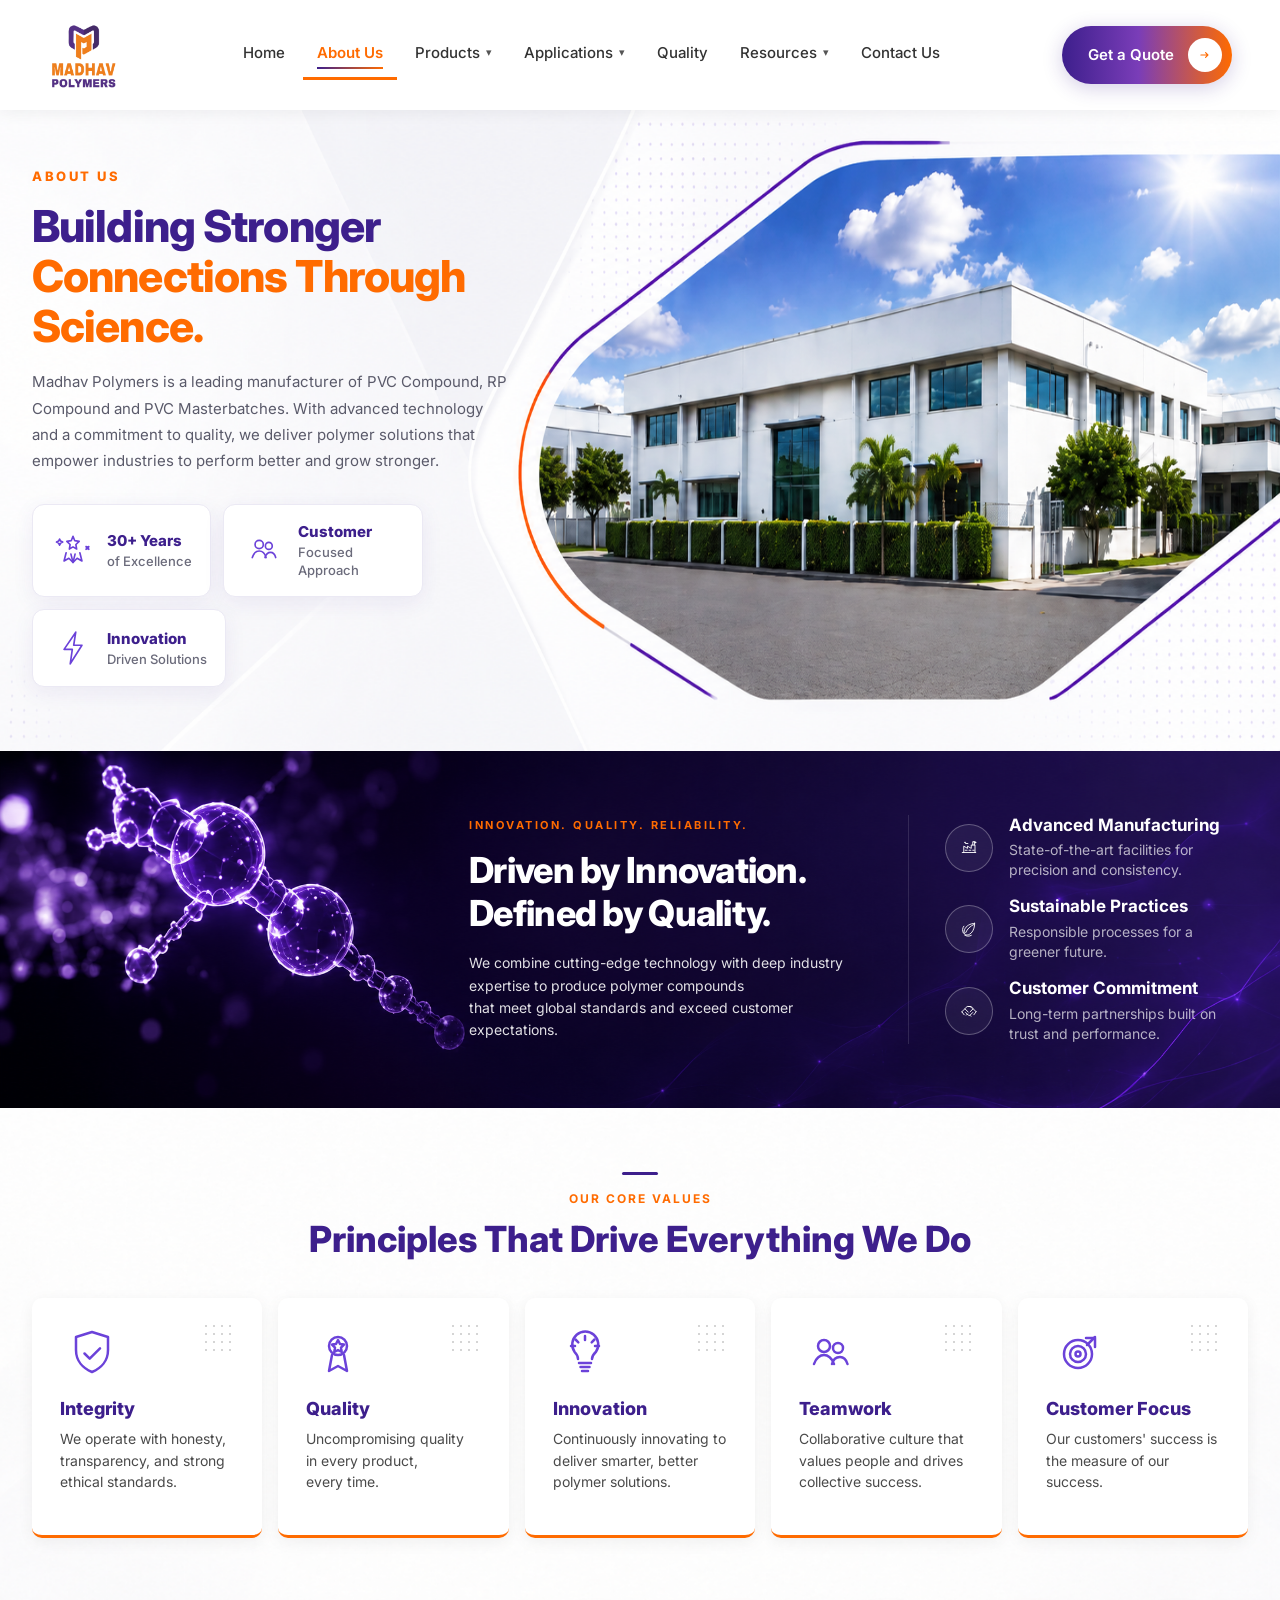
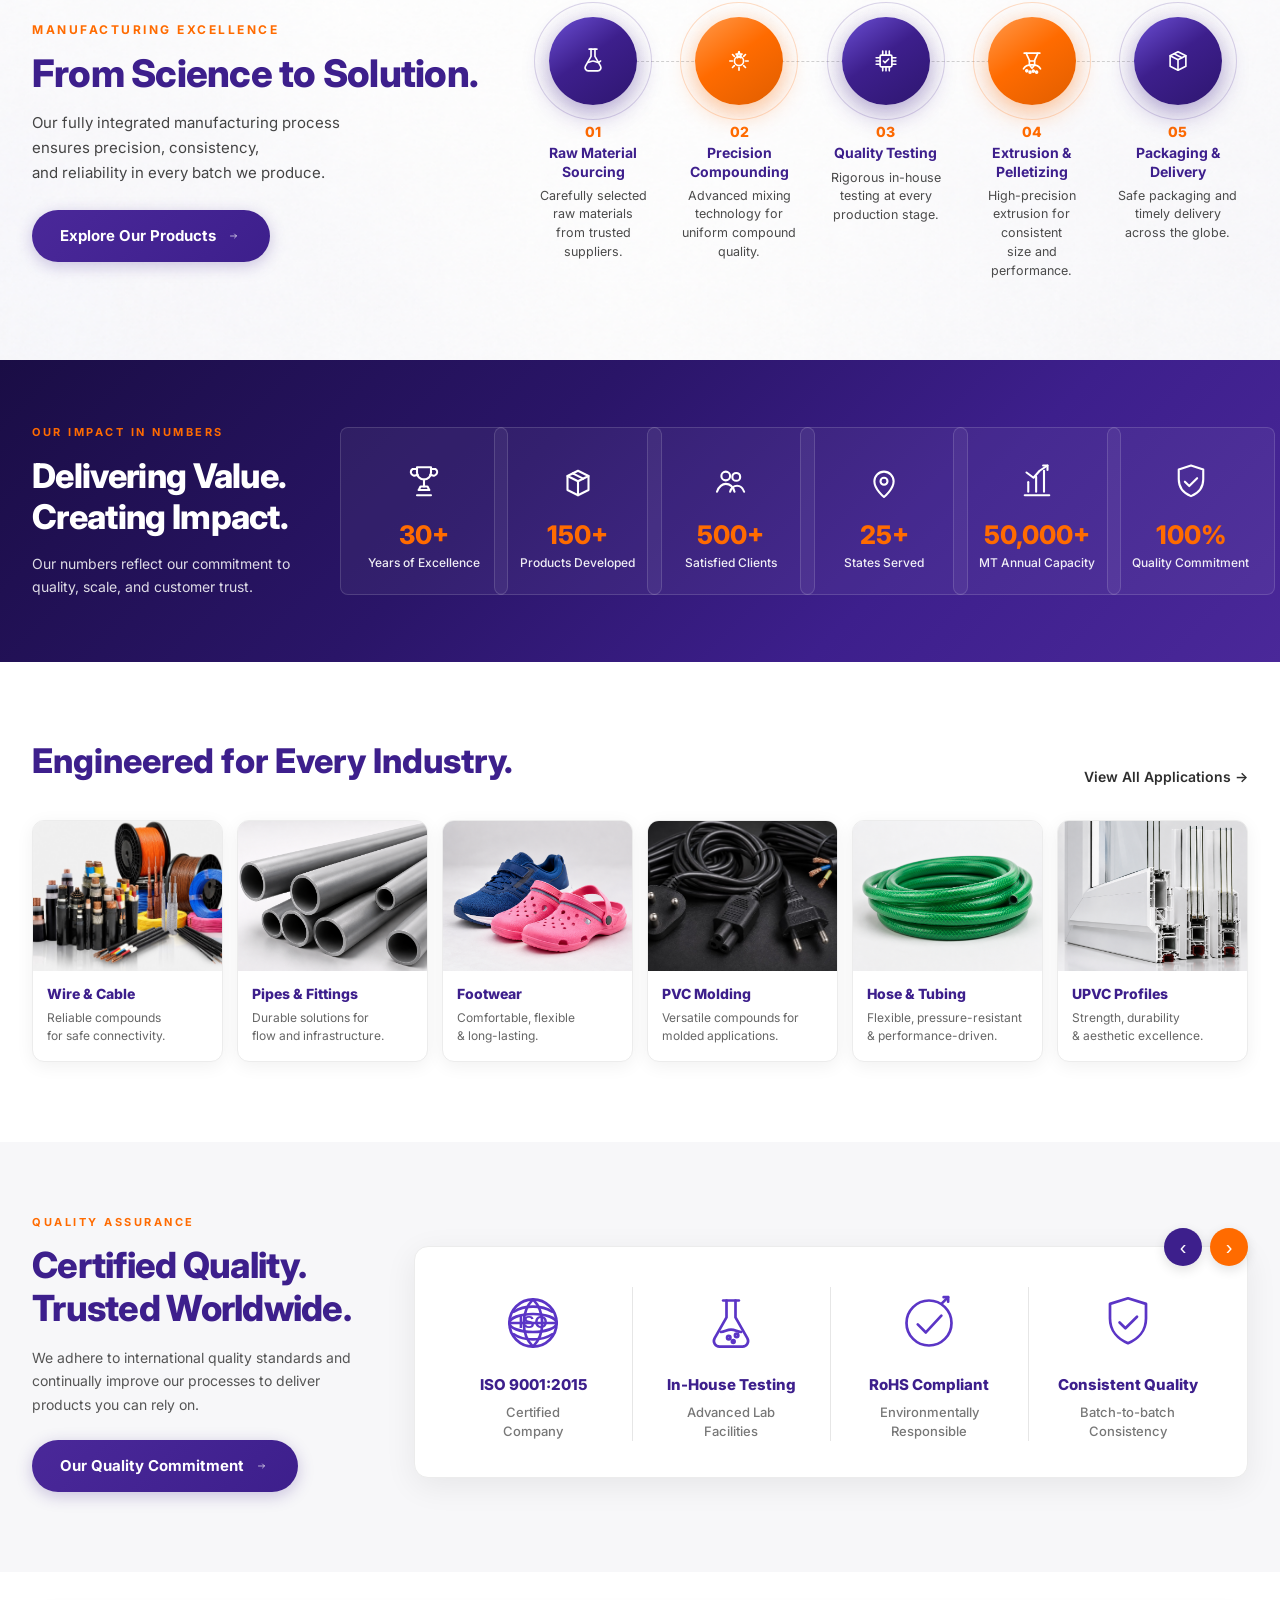
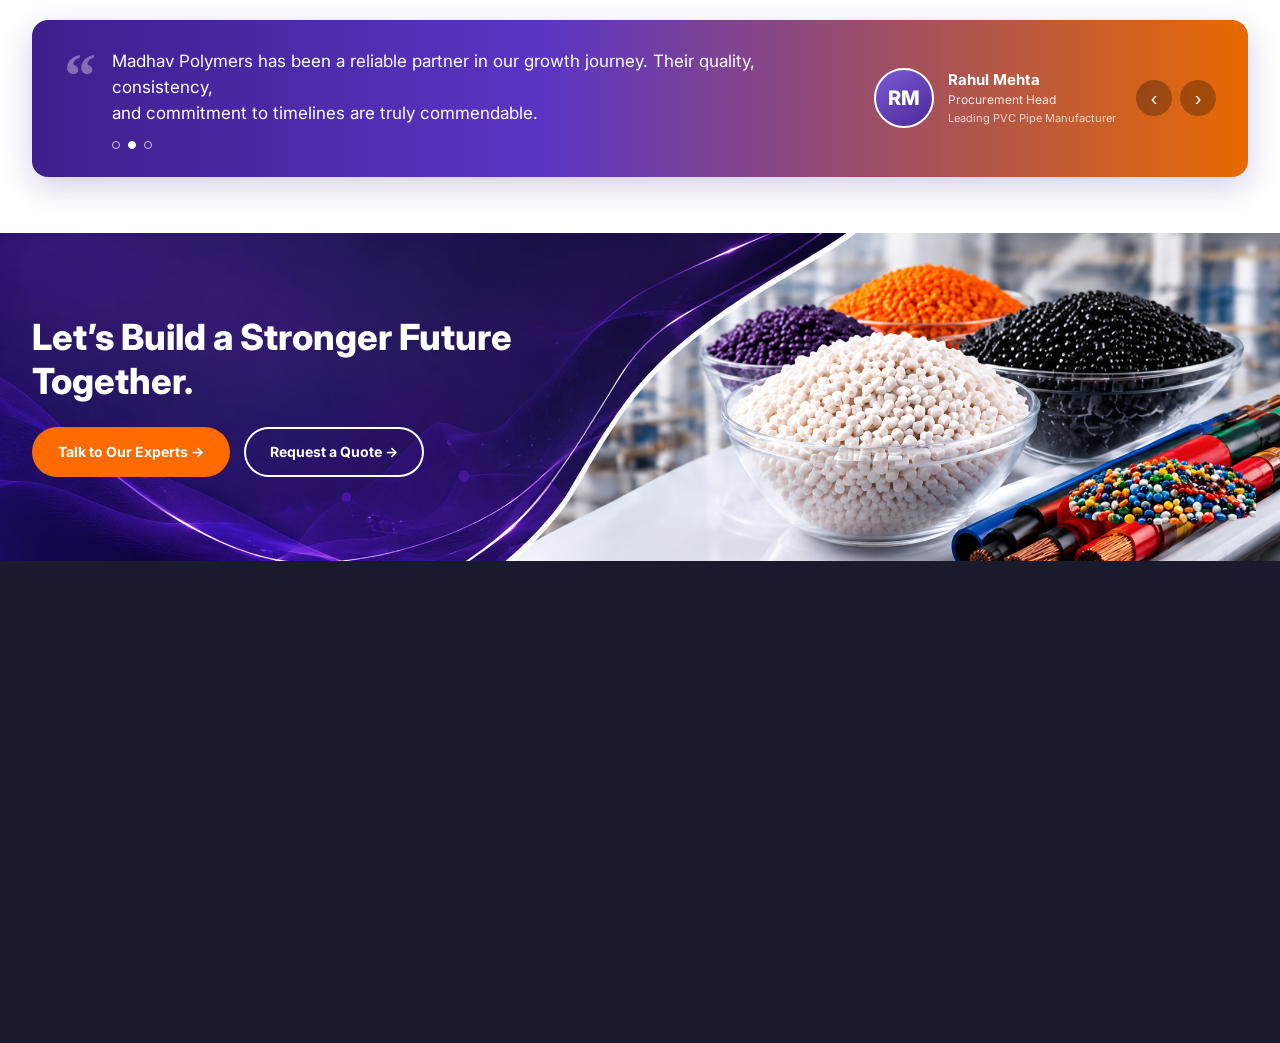
==== about-us.html @ 567e35d1 "Add About Us page with full sections, shared layout, icons, and assets. Co-authored-by: Cursor <curs" ====
<!DOCTYPE html>
<html lang="en">
<head>
  <meta charset="UTF-8" />
  <meta name="viewport" content="width=device-width, initial-scale=1.0" />
  <title>About Us – Madhav Polymers</title>
  <meta name="description" content="Learn about Madhav Polymers — innovation, quality, and reliability in PVC Compound, RP Compound and Masterbatches manufacturing." />
  <link rel="preconnect" href="https://fonts.googleapis.com" />
  <link rel="preconnect" href="https://fonts.gstatic.com" crossorigin />
  <link href="https://fonts.googleapis.com/css2?family=Inter:wght@400;500;600;700;800&display=swap" rel="stylesheet" />
  <link rel="stylesheet" href="style.css" />
  <link rel="stylesheet" href="animations.css" />
  <link rel="stylesheet" href="about-us.css" />
</head>
<body class="au-page" data-page="about">

  <div id="site-header"></div>

  <!-- ========== HERO BANNER ========== -->
  <section class="au-hero">
    <div class="au-hero-inner">
      <div class="au-hero-content">
        <p class="section-label">ABOUT US</p>
        <h1>
          <span class="au-hero-line">Building Stronger </span>
          <span class="au-hero-line"><span class="orange">Connections Through Science.</span>
        </h1>
        <p class="au-hero-desc">
          Madhav Polymers is a leading manufacturer of PVC Compound, RP Compound and PVC Masterbatches. With advanced technology and a commitment to quality, we deliver polymer solutions that empower industries to perform better and grow stronger.
        </p>
        <div class="au-hero-cards">
          <div class="au-hero-card">
            <img src="madhav_about_section_icons_svg_pack/madhav_about_section_icons_svg_pack/purple_icons/years_of_excellence_spark_award.svg" alt="" width="44" height="44" />
            <p class="au-hero-card-text"><strong>30+ Years</strong> of Excellence</p>
          </div>
          <div class="au-hero-card">
            <img src="madhav_about_section_icons_svg_pack/madhav_about_section_icons_svg_pack/purple_icons/customer_focused_people.svg" alt="" width="44" height="44" />
            <p class="au-hero-card-text"><strong>Customer</strong> Focused Approach</p>
          </div>
          <div class="au-hero-card">
            <img src="madhav_about_section_icons_svg_pack/madhav_about_section_icons_svg_pack/purple_icons/innovation_lightning.svg" alt="" width="44" height="44" />
            <p class="au-hero-card-text"><strong>Innovation</strong> Driven Solutions</p>
          </div>
        </div>
      </div>
    </div>
  </section>

  <!-- ========== INNOVATION ========== -->
  <section class="au-innovation">
    <div class="au-innovation-grid">
      <div class="au-innovation-spacer" aria-hidden="true"></div>
      <div class="au-innovation-center">
        <p class="section-label">INNOVATION. QUALITY. RELIABILITY.</p>
        <h2>
          <span class="au-innovation-line">Driven by Innovation.</span>
          <span class="au-innovation-line">Defined by Quality.</span>
        </h2>
        <p class="au-innovation-intro">
          <span class="au-innovation-desc-line">We combine cutting-edge technology with deep industry expertise to produce polymer compounds</span>
          <span class="au-innovation-desc-line">that meet global standards and exceed customer expectations.</span>
        </p>
      </div>
      <ul class="au-innovation-list">
        <li class="au-innovation-item">
          <span class="au-innovation-icon" aria-hidden="true">
            <img src="madhav_about_section_icons_svg_pack/madhav_about_section_icons_svg_pack/white_icons/advanced_manufacturing_factory_white.svg" alt="" width="24" height="24" />
          </span>
          <div class="au-innovation-item-text">
            <h4>Advanced Manufacturing</h4>
            <p>
              <span class="au-innovation-desc-line">State-of-the-art facilities for</span>
              <span class="au-innovation-desc-line">precision and consistency.</span>
            </p>
          </div>
        </li>
        <li class="au-innovation-item">
          <span class="au-innovation-icon" aria-hidden="true">
            <img src="madhav_about_section_icons_svg_pack/madhav_about_section_icons_svg_pack/white_icons/sustainable_practices_leaf_white.svg" alt="" width="24" height="24" />
          </span>
          <div class="au-innovation-item-text">
            <h4>Sustainable Practices</h4>
            <p>
              <span class="au-innovation-desc-line">Responsible processes for a</span>
              <span class="au-innovation-desc-line">greener future.</span>
            </p>
          </div>
        </li>
        <li class="au-innovation-item">
          <span class="au-innovation-icon" aria-hidden="true">
            <img src="madhav_about_section_icons_svg_pack/madhav_about_section_icons_svg_pack/white_icons/customer_commitment_handshake_white.svg" alt="" width="24" height="24" />
          </span>
          <div class="au-innovation-item-text">
            <h4>Customer Commitment</h4>
            <p>
              <span class="au-innovation-desc-line">Long-term partnerships built on</span>
              <span class="au-innovation-desc-line">trust and performance.</span>
            </p>
          </div>
        </li>
      </ul>
    </div>
  </section>

  <!-- ========== CORE VALUES + MANUFACTURING (shared background) ========== -->
  <div class="au-light-sections">
  <section class="au-values">
    <div class="au-values-head">
      <span class="au-values-accent" aria-hidden="true"></span>
      <p class="section-label center">OUR CORE VALUES</p>
      <h2>Principles That Drive Everything We Do</h2>
    </div>
    <div class="au-values-grid">
      <div class="au-value-card">
        <div class="au-value-card-top">
          <img src="madhav_polymers_icons_svg_pack/integrity_shield.svg" alt="" width="64" height="64" />
          <span class="au-value-dots" aria-hidden="true"></span>
        </div>
        <h3>Integrity</h3>
        <p>
          <span class="au-value-desc-line">We operate with honesty,</span>
          <span class="au-value-desc-line">transparency, and strong</span>
          <span class="au-value-desc-line">ethical standards.</span>
        </p>
      </div>
      <div class="au-value-card">
        <div class="au-value-card-top">
          <img src="madhav_polymers_icons_svg_pack/quality_badge.svg" alt="" width="64" height="64" />
          <span class="au-value-dots" aria-hidden="true"></span>
        </div>
        <h3>Quality</h3>
        <p>
          <span class="au-value-desc-line">Uncompromising quality</span>
          <span class="au-value-desc-line">in every product,</span>
          <span class="au-value-desc-line">every time.</span>
        </p>
      </div>
      <div class="au-value-card">
        <div class="au-value-card-top">
          <img src="madhav_polymers_icons_svg_pack/innovation_bulb.svg" alt="" width="64" height="64" />
          <span class="au-value-dots" aria-hidden="true"></span>
        </div>
        <h3>Innovation</h3>
        <p>
          <span class="au-value-desc-line">Continuously innovating to</span>
          <span class="au-value-desc-line">deliver smarter, better</span>
          <span class="au-value-desc-line">polymer solutions.</span>
        </p>
      </div>
      <div class="au-value-card">
        <div class="au-value-card-top">
          <img src="madhav_polymers_icons_svg_pack/teamwork_people.svg" alt="" width="64" height="64" />
          <span class="au-value-dots" aria-hidden="true"></span>
        </div>
        <h3>Teamwork</h3>
        <p>
          <span class="au-value-desc-line">Collaborative culture that</span>
          <span class="au-value-desc-line">values people and drives</span>
          <span class="au-value-desc-line">collective success.</span>
        </p>
      </div>
      <div class="au-value-card">
        <div class="au-value-card-top">
          <img src="madhav_polymers_icons_svg_pack/customer_focus_target.svg" alt="" width="64" height="64" />
          <span class="au-value-dots" aria-hidden="true"></span>
        </div>
        <h3>Customer Focus</h3>
        <p>
          <span class="au-value-desc-line">Our customers' success is</span>
          <span class="au-value-desc-line">the measure of our</span>
          <span class="au-value-desc-line">success.</span>
        </p>
      </div>
    </div>
  </section>

  <!-- ========== MANUFACTURING ========== -->
  <section class="au-manufacturing">
    <div class="au-manufacturing-grid">
      <div class="au-manufacturing-left">
        <p class="section-label">MANUFACTURING EXCELLENCE</p>
        <h2>From Science to Solution.</h2>
        <p class="au-manufacturing-intro">
          <span class="au-manufacturing-desc-line">Our fully integrated manufacturing process ensures precision, consistency,</span>
          <span class="au-manufacturing-desc-line">and reliability in every batch we produce.</span>
        </p>
        <a href="index.html#products" class="au-btn-purple">
          Explore Our Products
          <img src="madhav_polymers_icons_svg_pack/button_arrow.svg" alt="" width="16" height="16" />
        </a>
      </div>
      <div class="au-process">
        <div class="au-process-step">
          <div class="au-process-icon-wrap au-process-icon-wrap--purple">
            <div class="au-process-icon au-process-icon--purple">
              <img src="madhav_polymers_icons_svg_pack/raw_material_flask.svg" alt="" width="42" height="42" />
            </div>
          </div>
          <p class="au-process-num">01</p>
          <h4>Raw Material Sourcing</h4>
          <p class="au-process-desc">
            <span class="au-manufacturing-desc-line">Carefully selected raw materials</span>
            <span class="au-manufacturing-desc-line">from trusted suppliers.</span>
          </p>
        </div>
        <div class="au-process-step">
          <div class="au-process-icon-wrap au-process-icon-wrap--orange">
            <div class="au-process-icon au-process-icon--orange">
              <img src="madhav_polymers_icons_svg_pack/precision_compounding_gear.svg" alt="" width="42" height="42" />
            </div>
          </div>
          <p class="au-process-num">02</p>
          <h4>Precision Compounding</h4>
          <p class="au-process-desc">
            <span class="au-manufacturing-desc-line">Advanced mixing technology for</span>
            <span class="au-manufacturing-desc-line">uniform compound quality.</span>
          </p>
        </div>
        <div class="au-process-step">
          <div class="au-process-icon-wrap au-process-icon-wrap--purple">
            <div class="au-process-icon au-process-icon--purple">
              <img src="madhav_polymers_icons_svg_pack/quality_testing_chip.svg" alt="" width="42" height="42" />
            </div>
          </div>
          <p class="au-process-num">03</p>
          <h4>Quality Testing</h4>
          <p class="au-process-desc">
            <span class="au-manufacturing-desc-line">Rigorous in-house testing at every</span>
            <span class="au-manufacturing-desc-line">production stage.</span>
          </p>
        </div>
        <div class="au-process-step">
          <div class="au-process-icon-wrap au-process-icon-wrap--orange">
            <div class="au-process-icon au-process-icon--orange">
              <img src="madhav_polymers_icons_svg_pack/extrusion_pelletizing_hopper.svg" alt="" width="42" height="42" />
            </div>
          </div>
          <p class="au-process-num">04</p>
          <h4>Extrusion &amp; Pelletizing</h4>
          <p class="au-process-desc">
            <span class="au-manufacturing-desc-line">High-precision extrusion for consistent</span>
            <span class="au-manufacturing-desc-line">size and performance.</span>
          </p>
        </div>
        <div class="au-process-step">
          <div class="au-process-icon-wrap au-process-icon-wrap--purple">
            <div class="au-process-icon au-process-icon--purple">
              <img src="madhav_polymers_icons_svg_pack/packaging_delivery_box.svg" alt="" width="42" height="42" />
            </div>
          </div>
          <p class="au-process-num">05</p>
          <h4>Packaging &amp; Delivery</h4>
          <p class="au-process-desc">
            <span class="au-manufacturing-desc-line">Safe packaging and timely delivery</span>
            <span class="au-manufacturing-desc-line">across the globe.</span>
          </p>
        </div>
      </div>
    </div>
  </section>
  </div>

  <!-- ========== IMPACT STATS ========== -->
  <section class="au-impact">
    <div class="au-impact-grid">
      <div class="au-impact-left">
        <p class="section-label">OUR IMPACT IN NUMBERS</p>
        <h2>
          <span class="au-impact-line">Delivering Value.</span>
          <span class="au-impact-line">Creating Impact.</span>
        </h2>
        <p class="au-impact-desc">Our numbers reflect our commitment to quality, scale, and customer trust.</p>
      </div>
      <div class="au-impact-stats">
        <div class="au-impact-card">
          <span class="au-impact-icon" aria-hidden="true">
            <img src="madhav_stats_icons_svg_pack/years_of_excellence_trophy.svg" alt="" width="56" height="56" />
          </span>
          <p class="num">30+</p>
          <p class="label">Years of Excellence</p>
        </div>
        <div class="au-impact-card">
          <span class="au-impact-icon" aria-hidden="true">
            <img src="madhav_stats_icons_svg_pack/products_developed_box.svg" alt="" width="56" height="56" />
          </span>
          <p class="num">150+</p>
          <p class="label">Products Developed</p>
        </div>
        <div class="au-impact-card">
          <span class="au-impact-icon" aria-hidden="true">
            <img src="madhav_stats_icons_svg_pack/satisfied_clients_people.svg" alt="" width="56" height="56" />
          </span>
          <p class="num">500+</p>
          <p class="label">Satisfied Clients</p>
        </div>
        <div class="au-impact-card">
          <span class="au-impact-icon" aria-hidden="true">
            <img src="madhav_stats_icons_svg_pack/states_served_location_pin.svg" alt="" width="56" height="56" />
          </span>
          <p class="num">25+</p>
          <p class="label">States Served</p>
        </div>
        <div class="au-impact-card">
          <span class="au-impact-icon" aria-hidden="true">
            <img src="madhav_stats_icons_svg_pack/annual_capacity_growth_chart.svg" alt="" width="56" height="56" />
          </span>
          <p class="num">50,000+</p>
          <p class="label">MT Annual Capacity</p>
        </div>
        <div class="au-impact-card">
          <span class="au-impact-icon" aria-hidden="true">
            <img src="madhav_stats_icons_svg_pack/quality_commitment_shield.svg" alt="" width="56" height="56" />
          </span>
          <p class="num">100%</p>
          <p class="label">Quality Commitment</p>
        </div>
      </div>
    </div>
  </section>

  <!-- ========== INDUSTRIES ========== -->
  <section class="au-industries">
    <div class="au-industries-head">
      <h2>Engineered for Every Industry.</h2>
      <a href="index.html#applications" class="view-all">View All Applications &#8594;</a>
    </div>
    <div class="au-industries-grid">
      <article class="au-industry-card">
        <div class="img-wrap">
          <img src="Wire &amp; Cables.png" alt="Wire and Cable" loading="lazy" />
        </div>
        <div class="au-industry-card-body">
          <h3>Wire &amp; Cable</h3>
          <p>
            <span class="au-industry-desc-line">Reliable compounds</span>
            <span class="au-industry-desc-line">for safe connectivity.</span>
          </p>
        </div>
      </article>
      <article class="au-industry-card">
        <div class="img-wrap">
          <img src="pipe 7 fitting.png" alt="Pipes and Fittings" loading="lazy" />
        </div>
        <div class="au-industry-card-body">
          <h3>Pipes &amp; Fittings</h3>
          <p>
            <span class="au-industry-desc-line">Durable solutions for</span>
            <span class="au-industry-desc-line">flow and infrastructure.</span>
          </p>
        </div>
      </article>
      <article class="au-industry-card">
        <div class="img-wrap">
          <img src="Footwear.png" alt="Footwear" loading="lazy" />
        </div>
        <div class="au-industry-card-body">
          <h3>Footwear</h3>
          <p>
            <span class="au-industry-desc-line">Comfortable, flexible</span>
            <span class="au-industry-desc-line">&amp; long-lasting.</span>
          </p>
        </div>
      </article>
      <article class="au-industry-card">
        <div class="img-wrap">
          <img src="Soft PVC Molding.png" alt="PVC Molding" loading="lazy" />
        </div>
        <div class="au-industry-card-body">
          <h3>PVC Molding</h3>
          <p>
            <span class="au-industry-desc-line">Versatile compounds for</span>
            <span class="au-industry-desc-line">molded applications.</span>
          </p>
        </div>
      </article>
      <article class="au-industry-card">
        <div class="img-wrap">
          <img src="PVC Hose Pipe.png" alt="Hose and Tubing" loading="lazy" />
        </div>
        <div class="au-industry-card-body">
          <h3>Hose &amp; Tubing</h3>
          <p>
            <span class="au-industry-desc-line">Flexible, pressure-resistant</span>
            <span class="au-industry-desc-line">&amp; performance-driven.</span>
          </p>
        </div>
      </article>
      <article class="au-industry-card">
        <div class="img-wrap">
          <img src="upvc.png" alt="UPVC Profiles" loading="lazy" />
        </div>
        <div class="au-industry-card-body">
          <h3>UPVC Profiles</h3>
          <p>
            <span class="au-industry-desc-line">Strength, durability</span>
            <span class="au-industry-desc-line">&amp; aesthetic excellence.</span>
          </p>
        </div>
      </article>
    </div>
  </section>

  <!-- ========== QUALITY ========== -->
  <section class="au-quality" id="quality">
    <div class="au-quality-layout">
      <div class="au-quality-left">
        <p class="section-label">QUALITY ASSURANCE</p>
        <h2>Certified Quality. Trusted Worldwide.</h2>
        <p class="au-quality-intro">We adhere to international quality standards and continually improve our processes to deliver products you can rely on.</p>
        <a href="#quality" class="au-btn-purple">
          Our Quality Commitment
          <img src="madhav_polymers_icons_svg_pack/button_arrow.svg" alt="" width="16" height="16" />
        </a>
      </div>
      <div class="au-quality-panel">
        <div class="au-quality-nav">
          <button type="button" class="prev" aria-label="Previous">&#8249;</button>
          <button type="button" class="next" aria-label="Next">&#8250;</button>
        </div>
        <div class="au-quality-cards">
          <div class="au-quality-item">
            <img src="madhav_quality_icons_svg_pack/iso_9001_certified_company.svg" alt="" width="72" height="72" />
            <h3>ISO 9001:2015</h3>
            <p>
              <span class="au-quality-desc-line">Certified</span>
              <span class="au-quality-desc-line">Company</span>
            </p>
          </div>
          <div class="au-quality-item">
            <img src="madhav_quality_icons_svg_pack/in_house_testing_flask.svg" alt="" width="72" height="72" />
            <h3>In-House Testing</h3>
            <p>
              <span class="au-quality-desc-line">Advanced Lab</span>
              <span class="au-quality-desc-line">Facilities</span>
            </p>
          </div>
          <div class="au-quality-item">
            <img src="madhav_quality_icons_svg_pack/rohs_compliant_check_circle.svg" alt="" width="72" height="72" />
            <h3>RoHS Compliant</h3>
            <p>
              <span class="au-quality-desc-line">Environmentally</span>
              <span class="au-quality-desc-line">Responsible</span>
            </p>
          </div>
          <div class="au-quality-item">
            <img src="madhav_quality_icons_svg_pack/consistent_quality_shield.svg" alt="" width="72" height="72" />
            <h3>Consistent Quality</h3>
            <p>
              <span class="au-quality-desc-line">Batch-to-batch</span>
              <span class="au-quality-desc-line">Consistency</span>
            </p>
          </div>
        </div>
      </div>
    </div>
  </section>

  <!-- ========== TESTIMONIAL ========== -->
  <section class="au-testimonial">
    <div class="au-testimonial-bar">
      <div class="au-testimonial-main">
        <span class="au-quote-mark" aria-hidden="true">&ldquo;</span>
        <div class="au-testimonial-copy">
          <p class="au-testimonial-text">
            <span class="au-testimonial-line">Madhav Polymers has been a reliable partner in our growth journey. Their quality, consistency,</span>
            <span class="au-testimonial-line">and commitment to timelines are truly commendable.</span>
          </p>
          <div class="au-testimonial-dots" role="tablist" aria-label="Testimonials">
            <span></span>
            <span class="active" aria-current="true"></span>
            <span></span>
          </div>
        </div>
      </div>
      <div class="au-testimonial-aside">
        <div class="au-testimonial-author">
          <div class="au-author-photo" aria-hidden="true">RM</div>
          <div class="au-author-info">
            <h4>Rahul Mehta</h4>
            <p>Procurement Head</p>
            <p class="au-author-company">Leading PVC Pipe Manufacturer</p>
          </div>
        </div>
        <div class="au-testimonial-nav">
          <button type="button" class="prev" aria-label="Previous testimonial">&#8249;</button>
          <button type="button" class="next" aria-label="Next testimonial">&#8250;</button>
        </div>
      </div>
    </div>
  </section>

  <!-- ========== CTA ========== -->
  <section class="au-cta">
    <div class="au-cta-grid">
      <div class="au-cta-left">
        <h2>Let&rsquo;s Build a Stronger Future Together.</h2>
        <div class="au-cta-btns">
          <a href="index.html#contact" class="au-btn-orange">Talk to Our Experts &#8594;</a>
          <a href="index.html#contact" class="au-btn-outline-white">Request a Quote &#8594;</a>
        </div>
      </div>
      <div class="au-cta-right">
        <img src="Untitled design.png" alt="PVC polymer granules" loading="lazy" />
      </div>
    </div>
  </section>

  <div id="site-footer"></div>

  <script src="layout.js"></script>
  <script src="animations.js"></script>
  <script src="script.js"></script>
</body>
</html>
---- style.css ----
/* ============================================
   MADHAV POLYMERS - Main Stylesheet
   Colors: Orange #FF6B00, Purple #3D1F8C
   ============================================ */

*, *::before, *::after { box-sizing: border-box; margin: 0; padding: 0; }

:root {
  --orange: #FF6B00;
  --purple: #3D1F8C;
  --purple-light: #5a35c4;
  --dark: #1a1a2e;
  --text: #2d2d2d;
  --text-light: #666;
  --bg-light: #f8f7ff;
  --white: #ffffff;
  --font: 'Inter', sans-serif;
  --header-height: 110px;
}

html { scroll-behavior: smooth; }

body {
  font-family: var(--font);
  color: var(--text);
  line-height: 1.6;
  overflow-x: hidden;
  background: var(--white);
}

.container {
  max-width: 1240px;
  margin: 0 auto;
  padding: 0 24px;
}

img { max-width: 100%; height: auto; display: block; }
a { text-decoration: none; color: inherit; }
ul { list-style: none; }

/* ---- Utilities ---- */
.orange { color: var(--orange); }
.purple { color: var(--purple); }
.section-label {
  font-size: 12px;
  font-weight: 700;
  letter-spacing: 2px;
  color: var(--orange);
  text-transform: uppercase;
  margin-bottom: 10px;
}
.section-label.center { text-align: center; }
.view-all {
  display: inline-flex;
  align-items: center;
  gap: 6px;
  color: var(--text);
  font-weight: 600;
  font-size: 14px;
  margin-top: 18px;
  transition: color 0.2s;
}
.view-all:hover { color: var(--orange); }

/* ============================================
   HEADER / NAVBAR
   ============================================ */
.header {
  position: fixed;
  top: 0; left: 0; right: 0;
  z-index: 1000;
  background: var(--white);
  box-shadow: 0 2px 16px rgba(0, 0, 0, 0.06);
  height: var(--header-height);
}
.header.header-scrolled {
  box-shadow: 0 4px 24px rgba(0, 0, 0, 0.1);
}
.header .nav-container {
  max-width: 1440px;
  padding: 0 48px;
}
.nav-container {
  display: flex;
  align-items: center;
  justify-content: space-between;
  height: var(--header-height);
  gap: 32px;
}

/* Logo */
.logo {
  display: flex;
  align-items: center;
  flex-shrink: 0;
  line-height: 0;
}
.logo-img {
  height: 72px;
  width: auto;
  max-width: 240px;
  object-fit: contain;
  display: block;
}

/* Nav */
.nav-menu { flex: 1; display: flex; justify-content: center; }
.nav-list {
  display: flex;
  align-items: center;
  gap: 4px;
  justify-content: center;
}
.nav-list li { position: relative; }
.nav-link {
  display: inline-flex;
  align-items: center;
  gap: 4px;
  padding: 10px 14px 12px;
  font-size: 15px;
  font-weight: 500;
  color: #333333;
  border-bottom: 3px solid transparent;
  transition: color 0.2s, border-color 0.2s;
  white-space: nowrap;
}
.nav-link:hover { color: var(--orange); }
.nav-link.active {
  color: var(--orange);
  font-weight: 600;
  border-bottom-color: var(--orange);
}
.arrow {
  font-size: 11px;
  color: #555;
  margin-left: 2px;
  line-height: 1;
}

/* Dropdown */
.dropdown {
  display: none;
  position: absolute;
  top: calc(100% + 4px);
  left: 0;
  background: var(--white);
  border: 1px solid #eee;
  border-radius: 8px;
  box-shadow: 0 8px 30px rgba(0,0,0,0.12);
  min-width: 180px;
  padding: 6px 0;
  z-index: 100;
}
.dropdown li a {
  display: block;
  padding: 9px 18px;
  font-size: 13.5px;
  color: var(--text);
  transition: background 0.15s, color 0.15s;
}
.dropdown li a:hover { background: #fef3e9; color: var(--orange); }
.has-dropdown:hover .dropdown { display: block; }

.btn-quote {
  display: inline-flex;
  align-items: center;
  gap: 14px;
  background: linear-gradient(90deg, var(--purple) 0%, #7a3db8 45%, var(--orange) 100%);
  color: var(--white);
  padding: 12px 10px 12px 26px;
  border-radius: 50px;
  font-size: 15px;
  font-weight: 600;
  white-space: nowrap;
  flex-shrink: 0;
  transition: transform 0.2s, box-shadow 0.2s, filter 0.2s;
  box-shadow: 0 4px 20px rgba(61, 31, 140, 0.22);
}
.btn-quote:hover {
  transform: translateY(-1px);
  box-shadow: 0 6px 24px rgba(255, 107, 0, 0.3);
  filter: brightness(1.05);
}
.btn-quote-icon {
  width: 34px;
  height: 34px;
  background: var(--white);
  border-radius: 50%;
  display: flex;
  align-items: center;
  justify-content: center;
  flex-shrink: 0;
}

.hamburger {
  display: none;
  flex-direction: column;
  gap: 5px;
  background: none;
  border: none;
  cursor: pointer;
  padding: 4px;
}
.hamburger span {
  display: block;
  width: 24px;
  height: 2.5px;
  background: var(--text);
  border-radius: 2px;
  transition: all 0.3s;
}

/* ============================================
   HERO SECTION
   ============================================ */
.hero {
  margin-top: var(--header-height);
  padding: 0;
  background: var(--white);
  position: relative;
}

.hero-wrap {
  position: relative;
  width: 100%;
  line-height: 0;
  min-height: 560px;
}

.hero-banner-img {
  width: 100%;
  height: 100%;
  min-height: 560px;
  display: block;
  object-fit: cover;
  object-position: center right;
}

.hero-left {
  position: absolute;
  top: 50%;
  left: 0;
  transform: translateY(-50%);
  width: 52%;
  max-width: 680px;
  padding: 48px 32px 48px clamp(28px, 5vw, 88px);
  z-index: 2;
  line-height: 1.6;
}

.hero-trust {
  display: flex;
  align-items: center;
  gap: 12px;
  margin-bottom: 24px;
}
.hero-trust-line {
  flex: 0 0 28px;
  height: 2px;
  background: linear-gradient(90deg, var(--purple), var(--orange));
}
.hero-trust-logo {
  width: 44px;
  height: 44px;
  object-fit: contain;
  flex-shrink: 0;
}
.hero-trust-text {
  font-size: 14px;
  font-weight: 700;
  letter-spacing: 0.4px;
  color: var(--purple);
  line-height: 1.3;
  white-space: nowrap;
}

.hero-title {
  font-size: clamp(34px, 4.5vw, 54px);
  font-weight: 800;
  color: var(--purple);
  line-height: 1.12;
  margin-bottom: 22px;
  letter-spacing: -0.02em;
}
.hero-title .orange { color: var(--orange); }

.hero-desc {
  font-size: 17px;
  color: #4a4a68;
  max-width: 480px;
  margin-bottom: 32px;
  line-height: 1.75;
}

.hero-badges {
  display: flex;
  gap: 28px;
  margin-bottom: 36px;
  flex-wrap: wrap;
}
.badge {
  display: flex;
  align-items: center;
  gap: 12px;
  font-size: 14px;
  font-weight: 600;
  color: var(--purple);
  line-height: 1.45;
}
.badge-icon {
  width: 46px;
  height: 46px;
  border: 1.5px solid #ddd;
  border-radius: 10px;
  display: flex;
  align-items: center;
  justify-content: center;
  flex-shrink: 0;
  background: #fafafa;
}
.badge-icon svg {
  width: 24px;
  height: 24px;
}

.hero-cta {
  display: flex;
  gap: 18px;
  flex-wrap: wrap;
}
.btn-primary {
  display: inline-flex;
  align-items: center;
  gap: 10px;
  background: var(--orange);
  color: var(--white);
  padding: 15px 30px;
  border-radius: 50px;
  font-size: 15px;
  font-weight: 700;
  transition: all 0.2s;
  box-shadow: 0 4px 18px rgba(255,107,0,0.3);
}
.btn-primary:hover { background: #e05e00; transform: translateY(-2px); box-shadow: 0 6px 22px rgba(255,107,0,0.4); }

.btn-outline {
  display: inline-flex;
  align-items: center;
  gap: 10px;
  background: var(--white);
  color: var(--purple);
  padding: 14px 28px;
  border-radius: 50px;
  font-size: 15px;
  font-weight: 600;
  border: 2px solid var(--purple);
  transition: all 0.2s;
}
.btn-outline:hover { border-color: var(--orange); color: var(--orange); }

/* ============================================
   HERO RIGHT — Exact Diagonal Collage
   Matches reference: 4-image diamond layout
   with orange block (top-right) & purple
   triangle (bottom-left)
   ============================================ */
.hero-right {
  display: none;
}

/* ---- Outer wrapper: full size ---- */
.hero-collage {
  width: 100%;
  height: 100%;
  position: relative;
  display: flex;
  flex-direction: column;
}

/* ---- Each row takes 50% height ---- */
.collage-row {
  flex: 1;
  display: flex;
  position: relative;
}

/* ---- Every image cell ---- */
.hc-cell {
  flex: 1;
  position: relative;
  overflow: hidden;
}
.hc-cell img {
  width: 100%;
  height: 100%;
  object-fit: cover;
  display: block;
  transition: transform 0.5s ease;
}
.hc-cell:hover img { transform: scale(1.06); }

/* ============================================
   TOP ROW — diagonal cuts
   TL: straight left edge, diagonal right edge
   TR: diagonal left edge, straight right edge
   ============================================ */
.hc-tl {
  /* Cuts bottom-right corner diagonally toward TR */
  clip-path: polygon(0% 0%, 100% 0%, 82% 100%, 0% 100%);
  z-index: 1;
}
.hc-tr {
  /* Cuts bottom-left corner so it meets TL cut */
  clip-path: polygon(18% 0%, 100% 0%, 100% 100%, 0% 100%);
  z-index: 1;
}

/* ============================================
   BOTTOM ROW — diagonal cuts (mirror of top)
   BL: straight left edge, diagonal right edge
   BR: diagonal left edge, straight right edge
   ============================================ */
.hc-bl {
  /* Cuts top-right corner diagonally */
  clip-path: polygon(0% 0%, 82% 0%, 100% 100%, 0% 100%);
  z-index: 1;
}
.hc-br {
  /* Cuts top-left corner so it meets BL cut */
  clip-path: polygon(0% 0%, 100% 0%, 100% 100%, 18% 100%);
  z-index: 1;
}

/* ============================================
   ORANGE SOLID BLOCK — top-right corner
   Sits above the pipes image, pure orange fill
   ============================================ */
.hc-orange-block {
  position: absolute;
  top: 0;
  right: 0;
  width: 14%;
  height: 50%;
  background: var(--orange);
  clip-path: polygon(0% 0%, 100% 0%, 100% 100%);
  z-index: 4;
  pointer-events: none;
}

/* ============================================
   PURPLE TRIANGLE — bottom-left corner
   Sits above the cables image
   ============================================ */
.hc-purple-block {
  position: absolute;
  bottom: 0;
  left: 0;
  width: 20%;
  height: 50%;
  background: var(--purple);
  clip-path: polygon(0% 0%, 0% 100%, 100% 100%);
  z-index: 4;
  pointer-events: none;
}

/* ============================================
   WHITE DIAGONAL DIVIDERS between images
   Horizontal divider (between top and bottom rows)
   Vertical divider (between left and right cells)
   ============================================ */
.hc-divider-h {
  position: absolute;
  top: 50%;
  left: 0;
  right: 0;
  height: 5px;
  background: var(--white);
  transform: translateY(-50%) rotate(-2deg);
  z-index: 5;
  pointer-events: none;
}
.hc-divider-v {
  position: absolute;
  top: 0;
  bottom: 0;
  left: 50%;
  width: 5px;
  background: var(--white);
  transform: translateX(-50%) skewY(-5deg);
  z-index: 5;
  pointer-events: none;
}

/* Left white wedge — separates hero-left from collage */
.hero-right::before {
  content: '';
  position: absolute;
  top: 0;
  left: -1px;
  width: 80px;
  height: 100%;
  background: var(--white);
  clip-path: polygon(0 0, 100% 0, 0 100%);
  z-index: 10;
}

/* ============================================
   PRODUCTS SECTION
   ============================================ */
.products-section {
  padding: 80px 0;
  background: #f5f5f7;
  width: 100%;
  word-spacing: 0.08em;
}

.products-grid {
  display: grid;
  grid-template-columns: minmax(320px, 380px) repeat(4, minmax(0, 1fr));
  gap: 16px;
  align-items: stretch;
  width: 100%;
  max-width: 100%;
  margin: 0 auto;
  padding: 0 28px;
}

.products-heading {
  min-width: 0;
}

.products-heading .section-label {
  letter-spacing: 2.5px;
  word-spacing: normal;
}

.products-heading h2 {
  display: flex;
  flex-direction: column;
  font-size: 28px;
  font-weight: 800;
  line-height: 1.35;
  margin-bottom: 16px;
  color: var(--dark);
  letter-spacing: 0.01em;
}
.heading-line {
  display: block;
  white-space: nowrap;
}
.products-desc {
  display: flex;
  flex-direction: column;
  font-size: 14.5px;
  color: #45455a;
  line-height: 1.75;
  margin-bottom: 4px;
  font-weight: 400;
}
.desc-line {
  display: block;
  white-space: nowrap;
}
.products-heading .view-all {
  color: var(--purple);
  font-weight: 700;
  font-size: 14px;
  margin-top: 22px;
  word-spacing: 0.06em;
}
.products-heading .view-all:hover { color: var(--orange); }

.product-card {
  background: var(--white);
  border-radius: 18px;
  overflow: hidden;
  box-shadow: 0 4px 20px rgba(0, 0, 0, 0.06);
  display: flex;
  flex-direction: column;
}

.product-card-top {
  padding: 24px 22px 18px;
  flex: 1;
  display: flex;
  flex-direction: column;
}
.product-card-icon {
  width: 54px;
  height: 54px;
  margin-bottom: 16px;
  flex-shrink: 0;
}
.product-card-icon img {
  width: 54px;
  height: 54px;
  display: block;
}

.product-card h3 {
  font-size: 17px;
  font-weight: 800;
  color: var(--dark);
  margin-bottom: 12px;
  line-height: 1.35;
  min-height: 2.7em;
  letter-spacing: 0.02em;
}
.product-card p {
  font-size: 13.5px;
  color: #45455a;
  line-height: 1.75;
  margin-bottom: 16px;
  flex: 1;
  min-height: 5.25em;
}
.learn-more {
  font-size: 13.5px;
  font-weight: 700;
  display: inline-flex;
  align-items: center;
  gap: 5px;
  transition: gap 0.2s;
  margin-top: auto;
  word-spacing: 0.04em;
}
.purple-accent .learn-more { color: var(--purple); }
.orange-accent .learn-more { color: var(--orange); }
.learn-more:hover { gap: 10px; }

.product-card--bg {
  position: relative;
  background-image: var(--card-bg);
  background-repeat: no-repeat;
  background-position: center bottom;
  background-size: cover;
  min-height: 100%;
}
.product-card--bg::before {
  content: "";
  position: absolute;
  inset: 0;
  border-radius: inherit;
  background: linear-gradient(
    180deg,
    rgba(255, 255, 255, 0.98) 0%,
    rgba(255, 255, 255, 0.92) 52%,
    rgba(255, 255, 255, 0.35) 70%,
    transparent 88%
  );
  pointer-events: none;
}
.product-card--bg .product-card-top {
  position: relative;
  z-index: 1;
  min-height: 330px;
  padding-bottom: 150px;
}

/* ============================================
   ISO BANNER
   ============================================ */
.iso-banner {
  padding: 48px 28px;
  background: #f5f5f7;
}
.iso-banner-wrap {
  width: 100%;
  max-width: 1440px;
  margin: 0 auto;
}
.iso-inner {
  display: flex;
  align-items: center;
  justify-content: space-between;
  gap: 0;
  background: var(--purple);
  border-radius: 22px;
  padding: 32px 36px;
  box-shadow: 0 8px 32px rgba(61, 31, 140, 0.18);
}
.iso-item {
  flex: 1;
  display: flex;
  align-items: center;
  justify-content: center;
  gap: 14px;
  color: var(--white);
  padding: 4px 12px;
  min-width: 0;
}
.iso-item p {
  display: flex;
  flex-direction: column;
  gap: 2px;
  margin: 0;
}
.iso-line-1 {
  display: block;
  font-size: 14px;
  font-weight: 700;
  line-height: 1.35;
  letter-spacing: 0.01em;
}
.iso-line-2 {
  display: block;
  font-size: 13px;
  font-weight: 400;
  line-height: 1.35;
  opacity: 0.92;
}
.iso-icon-wrap {
  width: 44px;
  height: 44px;
  display: flex;
  align-items: center;
  justify-content: center;
  flex-shrink: 0;
}
.iso-icon-wrap img {
  width: 40px;
  height: 40px;
  display: block;
  object-fit: contain;
}
.iso-divider {
  width: 1px;
  height: 52px;
  background: rgba(255, 255, 255, 0.28);
  flex-shrink: 0;
}

/* ============================================
   INDUSTRIES SECTION
   ============================================ */
.industries-section {
  padding: 80px 0;
  background: var(--white);
  width: 100%;
}
.industries-grid {
  display: grid;
  grid-template-columns: 1fr 1fr;
  gap: 56px;
  align-items: stretch;
  width: 100%;
  max-width: 100%;
  margin: 0 auto;
  padding: 0 28px;
}

.industries-left {
  position: relative;
  min-height: 540px;
  padding: 40px 36px;
  display: flex;
  flex-direction: column;
  justify-content: center;
  background-color: #f5f3ff;
  overflow: hidden;
}
.industries-left.is-bg-loaded {
  background-image: url("INDUSTRIES WE SERVE.png");
  background-repeat: no-repeat;
  background-position: right center;
  background-size: cover;
}
.industries-left::before {
  content: "";
  position: absolute;
  inset: 0;
  background: linear-gradient(
    90deg,
    rgba(255, 255, 255, 0.98) 0%,
    rgba(255, 255, 255, 0.94) 35%,
    rgba(255, 255, 255, 0.75) 50%,
    rgba(255, 255, 255, 0.35) 68%,
    rgba(255, 255, 255, 0.05) 85%,
    transparent 100%
  );
  pointer-events: none;
  z-index: 0;
}
.industries-left > * {
  position: relative;
  z-index: 1;
  max-width: 400px;
}
.industries-left .section-label {
  font-weight: 800;
  letter-spacing: 2.5px;
  margin-bottom: 12px;
}
.industries-left h2 {
  color: var(--dark);
  margin-bottom: 28px;
}
.industries-left h2 .purple {
  color: var(--purple);
}
.industries-left .view-all {
  color: var(--purple);
  font-weight: 700;
  font-size: 14px;
  margin-top: 20px;
}
.industries-left .view-all:hover {
  color: var(--orange);
}

.why-right {
  display: flex;
  flex-direction: column;
  justify-content: center;
  min-height: 540px;
}
.why-right .section-label {
  font-weight: 800;
  letter-spacing: 2.5px;
  margin-bottom: 12px;
}

.industries-left h2, .why-right h2 {
  font-size: 28px;
  font-weight: 800;
  line-height: 1.3;
  margin-bottom: 28px;
  color: var(--dark);
}

.industry-list {
  display: flex;
  flex-direction: column;
  gap: 4px;
}
.industry-list li {
  display: flex;
  align-items: center;
  gap: 16px;
  font-size: 15px;
  font-weight: 500;
  color: #2a2a3a;
  padding: 11px 12px;
  border-radius: 8px;
  transition: background 0.2s;
  line-height: 1.4;
}
.industry-list li:hover {
  background: rgba(254, 243, 233, 0.85);
}
.ind-icon {
  width: 48px;
  height: 48px;
  background: none;
  border: none;
  border-radius: 50%;
  display: flex;
  align-items: center;
  justify-content: center;
  flex-shrink: 0;
  box-shadow: none;
}
.ind-icon img {
  width: 48px;
  height: 48px;
  display: block;
  object-fit: contain;
}

/* Why grid */
.why-right h2 {
  margin-bottom: 32px;
  font-size: 30px;
}
.why-right .section-label {
  font-size: 13px;
}
.why-grid {
  display: grid;
  grid-template-columns: 1fr 1fr;
  gap: 0;
  flex: 1;
  border-top: 1px dashed #ddd;
  border-left: 1px dashed #ddd;
}
.why-item {
  display: flex;
  gap: 16px;
  align-items: center;
  padding: 30px 20px;
  border-right: 1px dashed #ddd;
  border-bottom: 1px dashed #ddd;
  min-height: 155px;
}
.why-icon {
  width: 72px;
  height: 72px;
  border-radius: 50%;
  display: flex;
  align-items: center;
  justify-content: center;
  flex-shrink: 0;
  background: none;
  border: none;
}
.why-icon img {
  width: 72px;
  height: 72px;
  display: block;
  object-fit: contain;
}
.why-item > div {
  flex: 1;
  min-width: 0;
}
.why-item h4 {
  font-size: 18px;
  font-weight: 700;
  color: var(--dark);
  margin-bottom: 10px;
  line-height: 1.4;
  min-height: calc(1.4em * 2);
}
.why-item p {
  font-size: 14.5px;
  color: #555;
  line-height: 1.55;
  min-height: calc(1.55em * 2);
}
.why-desc-line {
  display: block;
  white-space: nowrap;
}

/* ============================================
   APPLICATIONS SECTION
   ============================================ */
.applications-section {
  padding: 70px 28px;
  background: #fafafa;
}
.applications-panel {
  width: 100%;
  max-width: 100%;
  margin: 0 auto;
  background: #fff;
  border: 1px solid #e6e6e6;
  border-radius: 14px;
  padding: 34px 24px 28px;
  box-shadow: 0 2px 14px rgba(0, 0, 0, 0.04);
}
.applications-section .section-label {
  font-size: 13px;
  font-weight: 800;
  letter-spacing: 2.5px;
  margin-bottom: 0;
}
.app-grid {
  display: grid;
  grid-template-columns: repeat(4, 1fr);
  gap: 18px;
  margin-top: 28px;
}
.app-card {
  position: relative;
  border-radius: 12px;
  overflow: hidden;
  background: #fff;
  border: 1px solid #ececec;
  box-shadow: 0 4px 18px rgba(0, 0, 0, 0.08);
  cursor: pointer;
}

.app-img-container {
  position: relative;
  height: 210px;
  overflow: hidden;
  background: #fff;
}
.app-img-container img {
  width: 100%;
  height: 100%;
  object-fit: cover;
  object-position: center;
  display: block;
  transition: transform 0.5s ease;
}

/* Portrait product shots — anchor to bottom so subject stays visible */
.app-img-container--portrait {
  background: #f4f4f6;
}
.app-img-container--portrait img {
  object-fit: cover;
  object-position: center bottom;
  transform-origin: center bottom;
}

.app-info {
  position: relative;
  background: #fff;
  padding: 26px 12px 14px 72px;
  min-height: auto;
}
.app-icon {
  position: absolute;
  left: 12px;
  top: -30px;
  width: 60px;
  height: 60px;
  border-radius: 50%;
  border: 3px solid #fff;
  box-shadow: 0 3px 12px rgba(0, 0, 0, 0.14);
  flex-shrink: 0;
  background: none;
  display: flex;
  align-items: center;
  justify-content: center;
}
.app-icon img {
  width: 60px;
  height: 60px;
  display: block;
  border-radius: 50%;
}
.app-text {
  min-width: 0;
}
.app-info h4 {
  font-size: 17px;
  font-weight: 700;
  color: var(--dark);
  margin-bottom: 4px;
  line-height: 1.35;
}
.app-info p {
  font-size: 14px;
  color: #555;
  line-height: 1.55;
}

/* ============================================
   ABOUT SECTION
   ============================================ */
.about-section {
  padding: 48px 28px 72px;
  background: #fafafa;
  width: 100%;
}
.about-grid {
  display: grid;
  grid-template-columns: 1fr 1.35fr 1fr;
  gap: 36px;
  align-items: center;
  width: 100%;
  max-width: 100%;
  margin: 0 auto;
}
.about-left .section-label {
  font-weight: 800;
  letter-spacing: 2.5px;
  margin-bottom: 12px;
  font-size: 13px;
}
.about-left h2 {
  font-size: 34px;
  font-weight: 800;
  line-height: 1.28;
  margin-bottom: 20px;
  color: var(--purple);
}
.about-desc {
  font-size: 16px;
  color: #444;
  line-height: 1.7;
  margin-bottom: 28px;
  max-width: 100%;
}
.btn-dark {
  display: inline-flex;
  align-items: center;
  gap: 8px;
  background: var(--purple);
  color: var(--white);
  padding: 14px 30px;
  border-radius: 50px;
  font-size: 15px;
  font-weight: 600;
  transition: all 0.2s;
}
.btn-dark:hover { background: var(--orange); transform: translateY(-1px); }

.about-center {
  display: flex;
  justify-content: center;
  align-items: center;
  width: 100%;
}
.about-image-frame {
  width: 100%;
  max-width: 100%;
  margin: 0 auto;
  overflow: hidden;
  border-radius: 30px;
  box-shadow: 0 10px 32px rgba(0, 0, 0, 0.12);
  background: transparent;
}
.about-image-frame img {
  width: 100%;
  height: auto;
  object-fit: contain;
  object-position: center center;
  display: block;
}

/* Stats */
.about-stats {
  display: grid;
  grid-template-columns: 1fr 1fr;
  gap: 20px 24px;
  border: none;
  border-radius: 0;
  background: transparent;
}
.stat-card {
  padding: 16px 12px;
  display: flex;
  align-items: center;
  gap: 16px;
  background: transparent;
  border: none;
  border-radius: 0;
  transition: none;
}
.stat-card:nth-child(1),
.stat-card:nth-child(2),
.stat-card:nth-child(3),
.stat-card:nth-child(4) {
  border: none;
}
.stat-card:hover {
  background: transparent;
  transform: none;
  box-shadow: none;
}
.stat-icon-wrap {
  width: 56px;
  height: 56px;
  background: none;
  border-radius: 0;
  display: flex;
  align-items: center;
  justify-content: center;
  flex-shrink: 0;
}
.stat-icon-wrap img {
  width: 56px;
  height: 56px;
  display: block;
  object-fit: contain;
}
.stat-num {
  font-size: 32px;
  font-weight: 800;
  color: var(--orange);
  line-height: 1.1;
}
.stat-card p {
  font-size: 15px;
  font-weight: 600;
  color: var(--purple);
  line-height: 1.4;
  margin-top: 5px;
}

/* ============================================
   FOOTER
   ============================================ */
.footer {
  background: var(--dark);
  color: var(--white);
  padding: 72px 28px 0;
  width: 100%;
}
.footer-grid {
  display: grid;
  grid-template-columns: 1.5fr 1fr 1fr 1.5fr 0.95fr;
  gap: 40px;
  width: 100%;
  max-width: 100%;
  margin: 0 auto;
  padding-bottom: 48px;
  border-bottom: 1px solid rgba(255, 255, 255, 0.12);
}

.footer-logo {
  display: inline-block;
  margin-bottom: 16px;
  line-height: 0;
  background: #ffffff;
  padding: 10px 12px;
  border-radius: 12px;
}
.footer-logo-img {
  width: 200px;
  max-width: 100%;
  height: auto;
  display: block;
}
.social-links {
  display: flex;
  gap: 12px;
}
.social-btn {
  width: 40px;
  height: 40px;
  background: rgba(255, 255, 255, 0.1);
  border-radius: 50%;
  display: flex;
  align-items: center;
  justify-content: center;
  color: var(--white);
  transition: background 0.2s, transform 0.2s;
}
.social-btn:hover { background: var(--orange); transform: translateY(-2px); }

.footer-col h4,
.footer-cert h4 {
  font-size: 13px;
  font-weight: 700;
  letter-spacing: 1.8px;
  color: rgba(255, 255, 255, 0.65);
  margin-bottom: 22px;
  text-transform: uppercase;
}
.footer-col ul { display: flex; flex-direction: column; gap: 12px; }
.footer-col ul li {
  display: flex;
  align-items: flex-start;
  gap: 10px;
  font-size: 15px;
  color: rgba(255, 255, 255, 0.88);
  line-height: 1.6;
}
.footer-col ul li a {
  font-size: 15px;
  color: rgba(255, 255, 255, 0.88);
  transition: color 0.2s;
}
.footer-col ul li a:hover { color: var(--orange); }
.contact-col ul li { align-items: flex-start; }
.contact-col ul li svg { flex-shrink: 0; margin-top: 3px; }

.footer-cert-img {
  width: 118px;
  height: auto;
  display: block;
  border-radius: 50%;
}

.footer-bottom {
  padding: 24px 0 28px;
}
.footer-bottom-inner {
  display: flex;
  align-items: center;
  justify-content: space-between;
  gap: 20px;
  width: 100%;
  max-width: 100%;
  margin: 0 auto;
}
.footer-bottom p {
  font-size: 14px;
  color: rgba(255, 255, 255, 0.6);
  line-height: 1.5;
}
.footer-links { display: flex; gap: 14px; align-items: center; flex-wrap: wrap; }
.footer-links a {
  font-size: 14px;
  color: rgba(255, 255, 255, 0.6);
  transition: color 0.2s;
}
.footer-links a:hover { color: var(--white); }
.footer-links span { color: rgba(255, 255, 255, 0.35); }

/* ============================================
   RESPONSIVE
   ============================================ */
@media (max-width: 1100px) {
  .iso-inner {
    flex-wrap: wrap;
    justify-content: center;
    gap: 20px 0;
    padding: 28px 24px;
  }
  .iso-divider { display: none; }
  .iso-item {
    flex: 1 1 calc(33.333% - 16px);
    min-width: 200px;
    justify-content: flex-start;
    padding: 8px 16px;
  }
  .hero-left { padding-left: 40px; }
  .products-grid { grid-template-columns: minmax(280px, 320px) repeat(4, minmax(0, 1fr)); gap: 14px; }
  .industries-grid { grid-template-columns: 1fr 1fr; }
  .footer-grid { grid-template-columns: 1fr 1fr 1fr; }
  .footer-cert { grid-column: span 1; }
}

@media (max-width: 900px) {
  .hero-wrap {
    display: flex;
    flex-direction: column;
    min-height: auto;
  }
  .hero-banner-img {
    order: 2;
    min-height: 320px;
    object-fit: cover;
    object-position: center;
  }
  .hero-left {
    position: relative;
    top: auto;
    left: auto;
    transform: none;
    width: 100%;
    max-width: 100%;
    order: 1;
    padding: 40px 24px 28px;
    background: var(--white);
  }
  .hero-trust-text {
    font-size: 13px;
    white-space: normal;
  }
  .hero-trust-line {
    flex: 0 0 18px;
  }
  .hero-purple-cut { display: none; }
  .products-grid { grid-template-columns: 1fr; }
  .products-heading { grid-column: 1; }
  .heading-line,
  .desc-line { white-space: normal; }
  .products-grid { grid-template-columns: repeat(2, 1fr); }
  .products-heading { grid-column: 1 / -1; }
  .about-grid { grid-template-columns: 1fr; gap: 36px; }
  .about-center { order: -1; }
  .about-image-frame {
    max-width: 100%;
  }
  .about-stats { grid-template-columns: repeat(2, 1fr); }
  .app-grid { grid-template-columns: repeat(2, 1fr); }
  .why-grid { grid-template-columns: 1fr; }
  .industries-grid { grid-template-columns: 1fr; gap: 48px; }
  .industries-left {
    min-height: 480px;
    padding: 32px 24px;
    background-position: center bottom;
  }
  .industries-left::before {
    background: linear-gradient(
      180deg,
      rgba(255, 255, 255, 0.98) 0%,
      rgba(255, 255, 255, 0.9) 45%,
      rgba(255, 255, 255, 0.5) 70%,
      transparent 100%
    );
  }
  .industries-left > * {
    max-width: 100%;
  }
  .footer-grid { grid-template-columns: 1fr 1fr; }
}

@media (max-width: 640px) {
  .nav-menu { display: none; }
  .products-grid { padding: 0 16px; }
  .industries-grid { padding: 0 16px; }
  .nav-menu.open { display: block; position: fixed; top: var(--header-height); left: 0; right: 0; background: var(--white); padding: 20px; box-shadow: 0 8px 24px rgba(0,0,0,0.1); z-index: 999; }
  .nav-menu.open .nav-list { flex-direction: column; align-items: flex-start; gap: 4px; }
  .nav-menu.open .dropdown { position: static; box-shadow: none; border: none; padding-left: 16px; display: none; }
  .has-dropdown.open .dropdown { display: block; }
  .hamburger { display: flex; }
  .btn-quote { display: none; }
  .logo-img { height: 58px; max-width: 200px; }
  .hero-title { font-size: 32px; }
  .hero-desc { font-size: 16px; }
  .hero-badges { flex-wrap: wrap; gap: 12px; }
  .hero-cta { flex-direction: column; }
  .hero-cta a { text-align: center; justify-content: center; }
  .collage-top, .collage-bottom { grid-template-columns: 1fr 1fr; }
  .cell-granules, .cell-pipes, .cell-cables, .cell-footwear { clip-path: none; }
  .products-grid { grid-template-columns: 1fr; }
  .iso-banner { padding: 32px 16px; }
  .iso-inner {
    flex-direction: column;
    align-items: stretch;
    padding: 24px 20px;
    border-radius: 18px;
  }
  .iso-item {
    flex: none;
    width: 100%;
    justify-content: flex-start;
    padding: 12px 8px;
  }
  .iso-divider {
    display: block;
    width: 100%;
    height: 1px;
    background: rgba(255, 255, 255, 0.22);
  }
  .applications-section { padding: 56px 16px; }
  .applications-panel { padding: 28px 16px 22px; }
  .app-grid { grid-template-columns: 1fr; gap: 16px; }
  .app-img-container {
    height: 200px;
  }
  .app-img-container--portrait {
    height: 220px;
  }
  .app-img-container--portrait img {
    object-position: center 100%;
  }
  .about-section { padding: 40px 16px 56px; }
  .about-left h2 { font-size: 28px; }
  .about-desc { font-size: 15px; }
  .about-image-frame { max-width: 100%; }
  .stat-icon-wrap,
  .stat-icon-wrap img { width: 48px; height: 48px; }
  .stat-num { font-size: 28px; }
  .stat-card p { font-size: 14px; }
  .about-stats { grid-template-columns: 1fr 1fr; }
  .footer { padding: 56px 16px 0; }
  .footer-grid { gap: 32px; padding-bottom: 36px; }
  .footer-bottom { padding: 20px 0 24px; }
  .footer-bottom-inner {
    flex-direction: column;
    align-items: flex-start;
    gap: 12px;
  }
  .footer-grid { grid-template-columns: 1fr; }
}

/* ============================================
   PERFORMANCE — skip off-screen paint work
   ============================================ */
.products-section,
.iso-banner,
.industries-section,
.applications-section,
.about-section,
.footer {
  content-visibility: auto;
  contain-intrinsic-size: auto 520px;
}
---- animations.css ----
/* ============================================
   PREMIUM ANIMATIONS — Madhav Polymers
   Lightweight CSS + native scroll reveals
   ============================================ */

/* Hero entrance — CSS only, no JS blocking */
@keyframes heroFadeUp {
  from {
    opacity: 0;
    transform: translateY(14px);
  }
  to {
    opacity: 1;
    transform: translateY(0);
  }
}

@keyframes heroBannerIn {
  from { opacity: 0; }
  to { opacity: 1; }
}

#header {
  animation: heroFadeUp 0.45s ease forwards;
}

.hero-trust { animation: heroFadeUp 0.5s ease 0.1s both; }
.hero-title { animation: heroFadeUp 0.55s ease 0.2s both; }
.hero-desc { animation: heroFadeUp 0.5s ease 0.3s both; }
.hero-badges .badge:nth-child(1) { animation: heroFadeUp 0.45s ease 0.4s both; }
.hero-badges .badge:nth-child(2) { animation: heroFadeUp 0.45s ease 0.48s both; }
.hero-cta a:nth-child(1) { animation: heroFadeUp 0.45s ease 0.52s both; }
.hero-cta a:nth-child(2) { animation: heroFadeUp 0.45s ease 0.58s both; }
.hero-banner-img { animation: heroBannerIn 0.65s ease 0.15s both; }

/* Scroll reveals */
.reveal-on-scroll {
  opacity: 0;
  transform: translateY(18px);
  transition: opacity 0.5s ease, transform 0.5s ease;
  transition-delay: var(--reveal-delay, 0s);
}

.reveal-on-scroll.is-visible {
  opacity: 1;
  transform: translateY(0);
}

/* Header — solid scroll state (no blur = faster) */
.header {
  transition: background 0.3s ease, box-shadow 0.3s ease;
}
.header.header-scrolled {
  background: rgba(255, 255, 255, 0.97);
  box-shadow: 0 4px 20px rgba(61, 31, 140, 0.08);
}

/* Nav underline */
.nav-link {
  position: relative;
}
.nav-link::after {
  content: "";
  position: absolute;
  left: 14px;
  right: 14px;
  bottom: 8px;
  height: 2px;
  background: linear-gradient(90deg, var(--purple), var(--orange));
  transform: scaleX(0);
  transform-origin: left center;
  transition: transform 0.3s ease;
}
.nav-link:hover::after,
.nav-link.active::after {
  transform: scaleX(1);
}

/* Quote button */
.btn-quote {
  transition: transform 0.25s ease, box-shadow 0.25s ease;
}
.btn-quote:hover {
  transform: translateY(-1px);
  box-shadow: 0 6px 24px rgba(255, 107, 0, 0.28);
}
.btn-quote:hover .btn-quote-icon {
  transform: translateX(3px);
}
.btn-quote-icon {
  transition: transform 0.25s ease;
}

/* CTA buttons */
.btn-primary,
.btn-outline {
  transition: transform 0.25s ease, box-shadow 0.25s ease;
}
.btn-primary:hover,
.btn-outline:hover {
  transform: translateY(-2px);
}

/* Product cards */
.product-card {
  position: relative;
  transition: transform 0.3s ease, box-shadow 0.3s ease;
}
.product-card.is-hover {
  transform: translateY(-6px);
  box-shadow: 0 16px 36px rgba(61, 31, 140, 0.12);
}
.product-card-icon img {
  transition: transform 0.35s ease;
}
.product-card.is-hover .product-card-icon img {
  transform: scale(1.06);
}
.product-card .learn-more {
  transition: gap 0.25s ease, transform 0.25s ease;
}
.product-card.is-hover .learn-more {
  gap: 10px;
  transform: translateX(3px);
}

/* ISO bar */
.iso-item {
  transition: transform 0.25s ease;
}
.iso-item:hover {
  transform: translateY(-3px);
}
.iso-icon-wrap img {
  transition: transform 0.3s ease;
}
.iso-item:hover .iso-icon-wrap img {
  transform: scale(1.08);
}

/* Industries */
.industry-list li {
  transition: transform 0.25s ease, background 0.25s ease, padding-left 0.25s ease;
}
.industry-list li:hover {
  transform: translateX(5px);
  background: rgba(61, 31, 140, 0.06);
  padding-left: 14px;
}
.ind-icon img {
  transition: transform 0.25s ease;
}
.industry-list li:hover .ind-icon img {
  transform: scale(1.06);
}

/* Why Choose */
.why-item {
  transition: background 0.25s ease;
}
.why-item.is-hover {
  background: rgba(254, 243, 233, 0.45);
}
.why-icon img {
  transition: transform 0.3s ease;
}
.why-item.is-hover .why-icon img {
  transform: scale(1.06);
}

/* Application cards */
.app-card {
  transition: transform 0.3s ease, box-shadow 0.3s ease;
}
.app-card.is-hover {
  transform: translateY(-6px);
  box-shadow: 0 12px 32px rgba(61, 31, 140, 0.12);
}
.app-img-container img {
  transition: transform 0.45s ease;
}
.app-img-container--portrait img {
  transform-origin: center bottom;
}
.app-card.is-hover .app-img-container img {
  transform: scale(1.05);
}

/* About */
.stat-icon-wrap img {
  transition: transform 0.3s ease;
}
.stat-card.counted .stat-icon-wrap img {
  transform: scale(1.08);
}

/* Footer */
.footer-logo-img {
  transition: transform 0.3s ease;
}
.footer-logo:hover .footer-logo-img {
  transform: scale(1.02);
}
.social-btn {
  transition: transform 0.25s ease, background 0.25s ease;
}
.social-btn:hover {
  transform: translateY(-3px);
}
.footer-col ul li a,
.footer-links a {
  position: relative;
}
.footer-col ul li a::after,
.footer-links a::after {
  content: "";
  position: absolute;
  left: 0;
  bottom: -2px;
  width: 100%;
  height: 1px;
  background: var(--orange);
  transform: scaleX(0);
  transform-origin: left;
  transition: transform 0.25s ease;
}
.footer-col ul li a:hover::after,
.footer-links a:hover::after {
  transform: scaleX(1);
}

/* Mobile — minimal */
@media (max-width: 767px) {
  .product-card.is-hover,
  .app-card.is-hover {
    transform: none;
  }
  .reveal-on-scroll {
    transform: translateY(10px);
  }
}

/* Reduced motion */
@media (prefers-reduced-motion: reduce) {
  .reveal-on-scroll {
    opacity: 1;
    transform: none;
    transition: none;
  }
  #header,
  .hero-left > *,
  .hero-banner-img {
    animation: none;
    opacity: 1;
    transform: none;
  }
  *,
  *::before,
  *::after {
    animation-duration: 0.01ms !important;
    animation-iteration-count: 1 !important;
    transition-duration: 0.01ms !important;
  }
}
---- about-us.css ----
/* ============================================
   ABOUT US PAGE — Madhav Polymers
   ============================================ */

.au-page {
  padding-top: var(--header-height);
  --au-side-pad: clamp(20px, 3vw, 32px);
}

/* Shared full-width section inner */
.au-section-inner {
  width: 100%;
  max-width: 100%;
  margin: 0 auto;
}

/* ---- Hero Banner ---- */
.au-hero {
  position: relative;
  background: #fff;
  min-height: clamp(500px, 42vw, 580px);
  display: flex;
  align-items: center;
  overflow: hidden;
}
.au-hero::before {
  content: "";
  position: absolute;
  inset: 0;
  background: url("about banner.png") no-repeat right center;
  background-size: 112% 100%;
  z-index: 0;
}
.au-hero-inner {
  position: relative;
  z-index: 1;
  width: 100%;
  max-width: 100%;
  margin: 0 auto;
  padding: 56px var(--au-side-pad) 64px;
  display: flex;
  justify-content: flex-start;
}
.au-hero-content {
  max-width: 46%;
  min-width: 300px;
  display: flex;
  flex-direction: column;
  align-items: flex-start;
}
.au-hero .section-label {
  font-size: 13px;
  font-weight: 800;
  letter-spacing: 2.5px;
  margin-bottom: 14px;
}
.au-hero h1 {
  font-size: clamp(30px, 3.6vw, 44px);
  font-weight: 800;
  color: var(--purple);
  line-height: 1.14;
  margin-bottom: 18px;
  letter-spacing: -0.02em;
}
.au-hero-line {
  display: block;
}
.au-hero-desc {
  font-size: 15px;
  color: #5a5a6a;
  line-height: 1.75;
  max-width: 480px;
  margin-bottom: 30px;
}
.au-hero-cards {
  display: flex;
  gap: 12px;
  flex-wrap: wrap;
  justify-content: flex-start;
  align-items: stretch;
  width: 100%;
}
.au-hero-card {
  display: flex;
  align-items: center;
  gap: 12px;
  background: #fff;
  border: 1px solid #ebe9f4;
  border-radius: 12px;
  padding: 16px 18px;
  box-shadow: 0 6px 22px rgba(61, 31, 140, 0.07);
  flex: 0 0 auto;
  width: auto;
  min-width: 158px;
  max-width: 200px;
}
.au-hero-card img {
  width: 44px;
  height: 44px;
  flex-shrink: 0;
  object-fit: contain;
}
.au-hero-card-text {
  font-size: 13px;
  color: #6b6b7b;
  line-height: 1.4;
  font-weight: 500;
}
.au-hero-card-text strong {
  display: block;
  font-size: 15px;
  font-weight: 800;
  color: var(--purple);
  margin-bottom: 1px;
}

/* ---- Innovation ---- */
.au-innovation {
  background: url("innovation section background.png") no-repeat center;
  background-size: cover;
  color: #fff;
  padding: 64px var(--au-side-pad);
  width: 100%;
}
.au-innovation-grid {
  width: 100%;
  max-width: 100%;
  margin: 0 auto;
  display: grid;
  grid-template-columns: minmax(200px, 32%) minmax(280px, 1.15fr) minmax(300px, 1fr);
  gap: 0 48px;
  align-items: center;
}
.au-innovation-spacer {
  min-height: 1px;
}
.au-innovation-center .section-label {
  color: var(--orange);
  margin-bottom: 14px;
  font-size: 11px;
  letter-spacing: 2.5px;
}
.au-innovation-center h2 {
  font-size: clamp(28px, 2.8vw, 36px);
  font-weight: 800;
  line-height: 1.22;
  margin-bottom: 16px;
  letter-spacing: -0.02em;
}
.au-innovation-line {
  display: block;
}
.au-innovation-center > p.au-innovation-intro {
  font-size: 14px;
  line-height: 1.6;
  color: rgba(255, 255, 255, 0.88);
  max-width: 520px;
}
.au-innovation-list {
  display: flex;
  flex-direction: column;
  gap: 16px;
  border-left: 1px solid rgba(255, 255, 255, 0.12);
  padding-left: 36px;
  margin: 0;
}
.au-innovation-item {
  display: flex;
  gap: 16px;
  align-items: center;
}
.au-innovation-item-text {
  min-width: 0;
}
.au-innovation-icon {
  flex-shrink: 0;
  width: 48px;
  height: 48px;
  border-radius: 50%;
  border: 1.5px solid rgba(255, 255, 255, 0.28);
  background: rgba(255, 255, 255, 0.06);
  display: flex;
  align-items: center;
  justify-content: center;
}
.au-innovation-icon img {
  width: 24px;
  height: 24px;
  display: block;
}
.au-innovation-item h4 {
  font-size: 17px;
  font-weight: 700;
  margin-bottom: 4px;
  line-height: 1.25;
  white-space: nowrap;
}
.au-innovation-item p {
  font-size: 14px;
  color: rgba(255, 255, 255, 0.68);
  line-height: 1.45;
}
.au-innovation-desc-line {
  display: block;
}

/* ---- Core Values + Manufacturing (shared full background) ---- */
.au-light-sections {
  width: 100%;
  background-color: #f7f7f9;
  background-image: url("our core value image.png");
  background-repeat: no-repeat;
  background-position: center top;
  background-size: cover;
}

/* ---- Core Values ---- */
.au-values {
  background: transparent;
  padding: 64px var(--au-side-pad) 48px;
  width: 100%;
}
.au-values-head {
  text-align: center;
  width: 100%;
  max-width: 100%;
  margin: 0 auto 36px;
}
.au-values-accent {
  display: block;
  width: 36px;
  height: 3px;
  background: var(--purple);
  border-radius: 2px;
  margin: 0 auto 14px;
}
.au-values-head .section-label {
  margin-bottom: 10px;
}
.au-values-head h2 {
  font-size: clamp(28px, 3.2vw, 36px);
  font-weight: 800;
  color: var(--purple);
  line-height: 1.2;
}
.au-values-grid {
  width: 100%;
  max-width: 100%;
  margin: 0 auto;
  display: grid;
  grid-template-columns: repeat(5, minmax(0, 1fr));
  gap: 16px;
  align-items: stretch;
}
.au-value-card {
  background: #fff;
  border: none;
  border-bottom: 3px solid var(--orange);
  border-radius: 10px;
  padding: 24px 28px 22px;
  text-align: left;
  box-shadow: 0 4px 16px rgba(0, 0, 0, 0.06);
  display: flex;
  flex-direction: column;
  min-height: 240px;
  height: 100%;
}
.au-value-card-top {
  display: flex;
  align-items: flex-start;
  justify-content: space-between;
  margin-bottom: 12px;
  min-height: 64px;
}
.au-value-card-top img {
  width: 64px;
  height: 64px;
  object-fit: contain;
  flex-shrink: 0;
}
.au-value-dots {
  width: 32px;
  height: 32px;
  flex-shrink: 0;
  background-image: radial-gradient(circle, #d0d0d0 1.5px, transparent 1.5px);
  background-size: 8px 8px;
  opacity: 0.9;
}
.au-value-card h3 {
  font-size: 18px;
  font-weight: 800;
  color: var(--purple);
  margin-bottom: 8px;
  line-height: 1.25;
  white-space: nowrap;
}
.au-value-card p {
  font-size: 14px;
  color: #4a4a4a;
  line-height: 1.55;
  min-height: calc(1.55em * 3);
  margin-top: 0;
}
.au-value-desc-line {
  display: block;
}

/* ---- Manufacturing ---- */
.au-manufacturing {
  padding: 16px var(--au-side-pad) 80px;
  background: transparent;
  width: 100%;
}
.au-manufacturing-grid {
  width: 100%;
  max-width: 100%;
  margin: 0 auto;
  display: grid;
  grid-template-columns: minmax(280px, 0.75fr) minmax(0, 1.25fr);
  gap: 56px;
  align-items: center;
}
.au-manufacturing-left {
  padding-right: 8px;
}
.au-manufacturing-left .section-label {
  margin-bottom: 12px;
  font-size: 12px;
  letter-spacing: 2.5px;
}
.au-manufacturing-left h2 {
  font-size: clamp(30px, 3.2vw, 38px);
  font-weight: 800;
  color: var(--purple);
  margin-bottom: 16px;
  line-height: 1.15;
  white-space: nowrap;
  letter-spacing: -0.02em;
}
.au-manufacturing-intro {
  font-size: 15px;
  color: #444;
  line-height: 1.65;
  margin-bottom: 24px;
  max-width: 360px;
}
.au-manufacturing-desc-line {
  display: block;
}
.au-btn-purple {
  display: inline-flex;
  align-items: center;
  gap: 10px;
  background: linear-gradient(135deg, #4a2899 0%, var(--purple) 100%);
  color: #fff;
  padding: 14px 28px;
  border-radius: 50px;
  font-size: 15px;
  font-weight: 700;
  box-shadow: 0 4px 16px rgba(61, 31, 140, 0.25);
  transition: background 0.2s, transform 0.2s, box-shadow 0.2s;
}
.au-btn-purple:hover {
  background: linear-gradient(135deg, #3d1f8c 0%, #2e1670 100%);
  transform: translateY(-1px);
  box-shadow: 0 6px 20px rgba(61, 31, 140, 0.32);
}
.au-btn-purple img {
  width: 16px;
  height: 16px;
  filter: brightness(0) invert(1);
}
.au-process {
  display: flex;
  gap: 6px;
  justify-content: space-between;
  align-items: flex-start;
  position: relative;
  padding-top: 0;
}
.au-process::before {
  content: "";
  position: absolute;
  top: 59px;
  left: 8%;
  right: 8%;
  border-top: 1.5px dashed #d0d0d0;
  z-index: 0;
}
.au-process-step {
  flex: 1;
  text-align: center;
  position: relative;
  z-index: 1;
  min-width: 0;
  padding: 0 4px;
}
.au-process-icon-wrap {
  position: relative;
  width: 118px;
  height: 118px;
  margin: 0 auto 4px;
  display: flex;
  align-items: center;
  justify-content: center;
}
.au-process-icon-wrap::before {
  content: "";
  position: absolute;
  inset: 0;
  border-radius: 50%;
  border: 1.5px solid rgba(61, 31, 140, 0.18);
  background: radial-gradient(circle, rgba(61, 31, 140, 0.06) 0%, transparent 70%);
}
.au-process-icon-wrap--orange::before {
  border-color: rgba(255, 107, 0, 0.22);
  background: radial-gradient(circle, rgba(255, 107, 0, 0.08) 0%, transparent 70%);
}
.au-process-icon {
  width: 88px;
  height: 88px;
  border-radius: 50%;
  display: flex;
  align-items: center;
  justify-content: center;
  position: relative;
  z-index: 1;
}
.au-process-icon--purple {
  background: linear-gradient(145deg, #6b4fd4 0%, var(--purple) 45%, #2e1670 100%);
  box-shadow: 0 8px 26px rgba(61, 31, 140, 0.4);
}
.au-process-icon--orange {
  background: linear-gradient(145deg, #ff9a4d 0%, var(--orange) 45%, #e05e00 100%);
  box-shadow: 0 8px 26px rgba(255, 107, 0, 0.4);
}
.au-process-icon img {
  width: 42px;
  height: 42px;
  filter: brightness(0) invert(1);
}
.au-process-num {
  font-size: 14px;
  font-weight: 800;
  color: var(--orange);
  margin-bottom: 4px;
  line-height: 1.2;
}
.au-process-step h4 {
  font-size: 14px;
  font-weight: 700;
  color: var(--purple);
  line-height: 1.3;
  margin-bottom: 6px;
}
.au-process-desc {
  font-size: 12.5px;
  color: #4a4a4a;
  line-height: 1.5;
  max-width: 132px;
  margin: 0 auto;
}

/* ---- Impact Stats ---- */
.au-impact {
  background: linear-gradient(135deg, #1a0d45 0%, #2a1568 40%, var(--purple) 70%, #4a2899 100%);
  padding: 64px var(--au-side-pad);
  color: #fff;
  width: 100%;
}
.au-impact-grid {
  width: 100%;
  max-width: 100%;
  margin: 0 auto;
  display: grid;
  grid-template-columns: minmax(240px, 0.3fr) minmax(0, 1fr);
  gap: 36px;
  align-items: center;
}
.au-impact-left .section-label {
  color: var(--orange);
  margin-bottom: 14px;
  font-size: 11px;
  letter-spacing: 2.5px;
}
.au-impact-left h2 {
  font-size: clamp(26px, 2.8vw, 34px);
  font-weight: 800;
  line-height: 1.2;
  margin-bottom: 14px;
  letter-spacing: -0.02em;
}
.au-impact-line {
  display: block;
}
.au-impact-desc {
  font-size: 14px;
  color: rgba(255, 255, 255, 0.85);
  line-height: 1.65;
  max-width: 300px;
}
.au-impact-stats {
  display: grid;
  grid-template-columns: repeat(6, minmax(0, 1fr));
  gap: 12px;
}
.au-impact-card {
  background: rgba(255, 255, 255, 0.05);
  border: 1px solid rgba(255, 255, 255, 0.14);
  border-radius: 8px;
  padding: 16px 10px 14px;
  text-align: center;
  display: flex;
  flex-direction: column;
  align-items: center;
  justify-content: center;
  min-height: 168px;
  aspect-ratio: 1;
}
.au-impact-icon {
  width: 60px;
  height: 60px;
  display: flex;
  align-items: center;
  justify-content: center;
  margin-bottom: 8px;
  flex-shrink: 0;
}
.au-impact-icon img {
  width: 56px;
  height: 56px;
  object-fit: contain;
  display: block;
}
.au-impact-card .num {
  font-size: clamp(22px, 2vw, 28px);
  font-weight: 800;
  color: var(--orange);
  line-height: 1.1;
  margin-bottom: 5px;
}
.au-impact-card .label {
  font-size: 12px;
  font-weight: 500;
  color: rgba(255, 255, 255, 0.92);
  line-height: 1.35;
}

/* ---- Industries ---- */
.au-industries {
  padding: 72px var(--au-side-pad) 80px;
  background: #fff;
  width: 100%;
}
.au-industries-head {
  width: 100%;
  max-width: 100%;
  margin: 0 auto 32px;
  display: flex;
  align-items: flex-end;
  justify-content: space-between;
  gap: 20px;
}
.au-industries-head h2 {
  font-size: clamp(26px, 3vw, 34px);
  font-weight: 800;
  color: var(--purple);
}
.au-industries-grid {
  width: 100%;
  max-width: 100%;
  margin: 0 auto;
  display: grid;
  grid-template-columns: repeat(6, minmax(0, 1fr));
  gap: 14px;
  align-items: stretch;
}
.au-industry-card {
  background: #fff;
  border-radius: 12px;
  overflow: hidden;
  border: 1px solid #ececec;
  box-shadow: 0 4px 18px rgba(0, 0, 0, 0.06);
  display: flex;
  flex-direction: column;
  min-width: 0;
}
.au-industry-card .img-wrap {
  height: 150px;
  overflow: hidden;
  background: #f5f5f5;
  flex-shrink: 0;
}
.au-industry-card .img-wrap img {
  width: 100%;
  height: 100%;
  object-fit: cover;
  object-position: center;
}
.au-industry-card-body {
  padding: 14px 14px 16px;
  flex: 1;
  display: flex;
  flex-direction: column;
}
.au-industry-card h3 {
  padding: 0;
  margin-bottom: 6px;
  font-size: 14px;
  font-weight: 800;
  color: var(--purple);
  text-align: left;
  line-height: 1.3;
}
.au-industry-card p {
  font-size: 12px;
  color: #666;
  line-height: 1.5;
  text-align: left;
  margin: 0;
  min-height: calc(1.5em * 2);
}
.au-industry-desc-line {
  display: block;
}

/* ---- Quality ---- */
.au-quality {
  padding: 72px var(--au-side-pad) 80px;
  background: #f7f7f9;
  width: 100%;
}
.au-quality-layout {
  width: 100%;
  max-width: 100%;
  margin: 0 auto;
  display: grid;
  grid-template-columns: minmax(280px, 0.4fr) minmax(0, 1fr);
  gap: 48px;
  align-items: center;
}
.au-quality-left .section-label {
  margin-bottom: 12px;
  font-size: 11px;
  letter-spacing: 2.5px;
}
.au-quality-left h2 {
  font-size: clamp(28px, 3vw, 36px);
  font-weight: 800;
  color: var(--purple);
  line-height: 1.2;
  margin-bottom: 16px;
  letter-spacing: -0.02em;
}
.au-quality-intro {
  font-size: 14px;
  color: #555;
  line-height: 1.65;
  margin-bottom: 24px;
  max-width: 360px;
}
.au-quality-panel {
  position: relative;
  padding-top: 18px;
}
.au-quality-nav {
  position: absolute;
  top: 0;
  right: 0;
  display: flex;
  gap: 8px;
  z-index: 2;
}
.au-quality-nav button {
  width: 38px;
  height: 38px;
  border-radius: 50%;
  border: none;
  cursor: pointer;
  font-size: 20px;
  line-height: 1;
  display: flex;
  align-items: center;
  justify-content: center;
  color: #fff;
  box-shadow: 0 4px 12px rgba(0, 0, 0, 0.12);
}
.au-quality-nav .prev { background: var(--purple); }
.au-quality-nav .next { background: var(--orange); }
.au-quality-cards {
  background: #fff;
  border: 1px solid #ececec;
  border-radius: 14px;
  box-shadow: 0 8px 32px rgba(0, 0, 0, 0.07);
  display: grid;
  grid-template-columns: repeat(4, minmax(0, 1fr));
  padding: 40px 20px 36px;
}
.au-quality-item {
  text-align: center;
  padding: 0 18px;
  border-right: 1px solid #e6e6e6;
  display: flex;
  flex-direction: column;
  align-items: center;
}
.au-quality-item:last-child {
  border-right: none;
}
.au-quality-item img {
  width: 72px;
  height: 72px;
  object-fit: contain;
  margin-bottom: 16px;
  flex-shrink: 0;
}
.au-quality-item h3 {
  font-size: 15px;
  font-weight: 800;
  color: var(--purple);
  line-height: 1.3;
  margin-bottom: 8px;
}
.au-quality-item p {
  font-size: 13px;
  font-weight: 500;
  color: #777;
  line-height: 1.45;
  margin: 0;
  min-height: calc(1.45em * 2);
}
.au-quality-desc-line {
  display: block;
}

/* ---- Testimonial ---- */
.au-testimonial {
  padding: 48px var(--au-side-pad) 56px;
  background: #fff;
  width: 100%;
}
.au-testimonial-bar {
  width: 100%;
  max-width: 100%;
  margin: 0 auto;
  background: linear-gradient(90deg, #3d1f8c 0%, #5a35c4 42%, #e86a00 100%);
  border-radius: 16px;
  padding: 28px 32px;
  display: flex;
  align-items: center;
  justify-content: space-between;
  gap: 28px;
  box-shadow: 0 10px 32px rgba(61, 31, 140, 0.22);
  color: #fff;
}
.au-testimonial-main {
  display: flex;
  align-items: flex-start;
  gap: 16px;
  flex: 1;
  min-width: 0;
}
.au-quote-mark {
  font-size: 64px;
  font-weight: 800;
  color: rgba(255, 255, 255, 0.35);
  line-height: 0.75;
  flex-shrink: 0;
  margin-top: 4px;
  font-family: Georgia, "Times New Roman", serif;
}
.au-testimonial-copy {
  flex: 1;
  min-width: 0;
}
.au-testimonial-text {
  font-size: clamp(15px, 1.5vw, 17px);
  line-height: 1.55;
  font-style: normal;
  color: #fff;
  margin-bottom: 14px;
}
.au-testimonial-line {
  display: block;
}
.au-testimonial-dots {
  display: flex;
  align-items: center;
  gap: 8px;
}
.au-testimonial-dots span {
  width: 8px;
  height: 8px;
  border-radius: 50%;
  border: 1.5px solid rgba(255, 255, 255, 0.75);
  background: transparent;
  flex-shrink: 0;
}
.au-testimonial-dots span.active {
  background: #fff;
  border-color: #fff;
}
.au-testimonial-aside {
  display: flex;
  align-items: center;
  gap: 20px;
  flex-shrink: 0;
}
.au-testimonial-author {
  display: flex;
  align-items: center;
  gap: 14px;
  text-align: left;
}
.au-author-photo {
  width: 60px;
  height: 60px;
  border-radius: 50%;
  background: linear-gradient(145deg, #7c5cd4, #4a2899);
  border: 2px solid #fff;
  display: flex;
  align-items: center;
  justify-content: center;
  font-size: 20px;
  font-weight: 800;
  color: #fff;
  flex-shrink: 0;
  overflow: hidden;
}
.au-author-info h4 {
  font-size: 15px;
  font-weight: 700;
  margin-bottom: 2px;
  line-height: 1.3;
}
.au-author-info p {
  font-size: 12px;
  color: rgba(255, 255, 255, 0.88);
  line-height: 1.4;
  margin: 0;
}
.au-author-company {
  font-size: 11px !important;
  color: rgba(255, 255, 255, 0.75) !important;
  margin-top: 2px !important;
}
.au-testimonial-nav {
  display: flex;
  gap: 8px;
  flex-shrink: 0;
}
.au-testimonial-nav button {
  width: 36px;
  height: 36px;
  border-radius: 50%;
  border: none;
  cursor: pointer;
  font-size: 20px;
  line-height: 1;
  display: flex;
  align-items: center;
  justify-content: center;
  color: #fff;
  background: rgba(0, 0, 0, 0.28);
  transition: background 0.2s;
}
.au-testimonial-nav button:hover {
  background: rgba(0, 0, 0, 0.4);
}

/* ---- CTA ---- */
.au-cta {
  background: url("CTA section bakground.png") no-repeat center;
  background-size: cover;
  padding: 0;
  width: 100%;
}
.au-cta-grid {
  width: 100%;
  max-width: 100%;
  margin: 0 auto;
  display: grid;
  grid-template-columns: 1fr 1fr;
  min-height: 320px;
}
.au-cta-left {
  padding: 64px var(--au-side-pad);
  display: flex;
  flex-direction: column;
  justify-content: center;
}
.au-cta-left h2 {
  font-size: clamp(26px, 3vw, 36px);
  font-weight: 800;
  color: #fff;
  line-height: 1.2;
  margin-bottom: 24px;
}
.au-cta-btns {
  display: flex;
  gap: 14px;
  flex-wrap: wrap;
}
.au-btn-orange {
  display: inline-flex;
  align-items: center;
  gap: 8px;
  background: var(--orange);
  color: #fff;
  padding: 13px 26px;
  border-radius: 50px;
  font-size: 14px;
  font-weight: 700;
  transition: background 0.2s;
}
.au-btn-orange:hover { background: #e05e00; }
.au-btn-outline-white {
  display: inline-flex;
  align-items: center;
  gap: 8px;
  background: transparent;
  color: #fff;
  padding: 12px 24px;
  border-radius: 50px;
  font-size: 14px;
  font-weight: 700;
  border: 2px solid #fff;
  transition: background 0.2s;
}
.au-btn-outline-white:hover {
  background: rgba(255, 255, 255, 0.12);
}
.au-cta-right {
  display: flex;
  align-items: flex-end;
  justify-content: flex-end;
  padding: 24px;
}
.au-cta-right img {
  max-height: 280px;
  width: auto;
  object-fit: contain;
}

/* ---- Responsive ---- */
@media (max-width: 1100px) {
  .au-impact-grid { grid-template-columns: 1fr; gap: 28px; }
  .au-impact-stats { grid-template-columns: repeat(3, minmax(0, 1fr)); }
  .au-impact-desc { max-width: 100%; }
  .au-value-card h3 { white-space: normal; }
  .au-manufacturing-left h2 { white-space: normal; }
  .au-innovation-grid { grid-template-columns: 1fr; gap: 32px; }
  .au-innovation-spacer { display: none; }
  .au-innovation-list {
    border-left: none;
    padding-left: 0;
    padding-top: 8px;
  }
  .au-process { flex-wrap: wrap; justify-content: center; gap: 24px 16px; }
  .au-process::before { display: none; }
  .au-quality-layout { grid-template-columns: 1fr; gap: 32px; }
  .au-quality-intro { max-width: 100%; }
  .au-quality-cards { grid-template-columns: repeat(2, minmax(0, 1fr)); gap: 0; }
  .au-quality-item:nth-child(2) { border-right: none; }
  .au-quality-item:nth-child(1),
  .au-quality-item:nth-child(2) { border-bottom: 1px solid #e6e6e6; padding-bottom: 28px; margin-bottom: 28px; }
  .au-quality-item:nth-child(3),
  .au-quality-item:nth-child(4) { border-bottom: none; }
}

@media (max-width: 900px) {
  .au-hero {
    min-height: auto;
    display: block;
  }
  .au-hero::before {
    position: relative;
    display: block;
    width: 100%;
    height: 0;
    padding-top: 56%;
    background: url("about banner.png") no-repeat center top;
    background-size: cover;
    transform: none;
  }
  .au-hero-inner {
    justify-content: flex-start;
    padding: 32px var(--au-side-pad) 48px;
  }
  .au-hero-content {
    max-width: 100%;
    min-width: 0;
  }
  .au-hero-card {
    max-width: none;
  }
  .au-manufacturing-grid,
  .au-impact-grid,
  .au-cta-grid { grid-template-columns: 1fr; }
  .au-impact-stats { grid-template-columns: repeat(3, minmax(0, 1fr)); }
  .au-industries-grid { grid-template-columns: repeat(3, minmax(0, 1fr)); }
  .au-values-grid { grid-template-columns: repeat(2, minmax(0, 1fr)); }
  .au-testimonial-bar {
    flex-direction: column;
    align-items: flex-start;
    padding: 24px 20px;
  }
  .au-testimonial-aside {
    width: 100%;
    justify-content: space-between;
  }
  .au-cta-right { justify-content: center; }
  .au-innovation,
  .au-values,
  .au-manufacturing,
  .au-impact,
  .au-industries,
  .au-quality,
  .au-testimonial {
    padding-left: var(--au-side-pad);
    padding-right: var(--au-side-pad);
  }
}

@media (max-width: 640px) {
  .au-hero-cards { flex-direction: column; }
  .au-hero-card { min-width: 0; }
  .au-industries-grid { grid-template-columns: 1fr; }
  .au-quality-cards { grid-template-columns: 1fr; }
  .au-quality-item {
    border-right: none;
    border-bottom: 1px solid #e6e6e6;
    padding-bottom: 24px;
    margin-bottom: 24px;
  }
  .au-quality-item:last-child {
    border-bottom: none;
    margin-bottom: 0;
    padding-bottom: 0;
  }
  .au-values-grid { grid-template-columns: 1fr; }
  .au-impact-stats { grid-template-columns: 1fr 1fr; }
  .au-process-step { flex: 0 0 45%; }
}
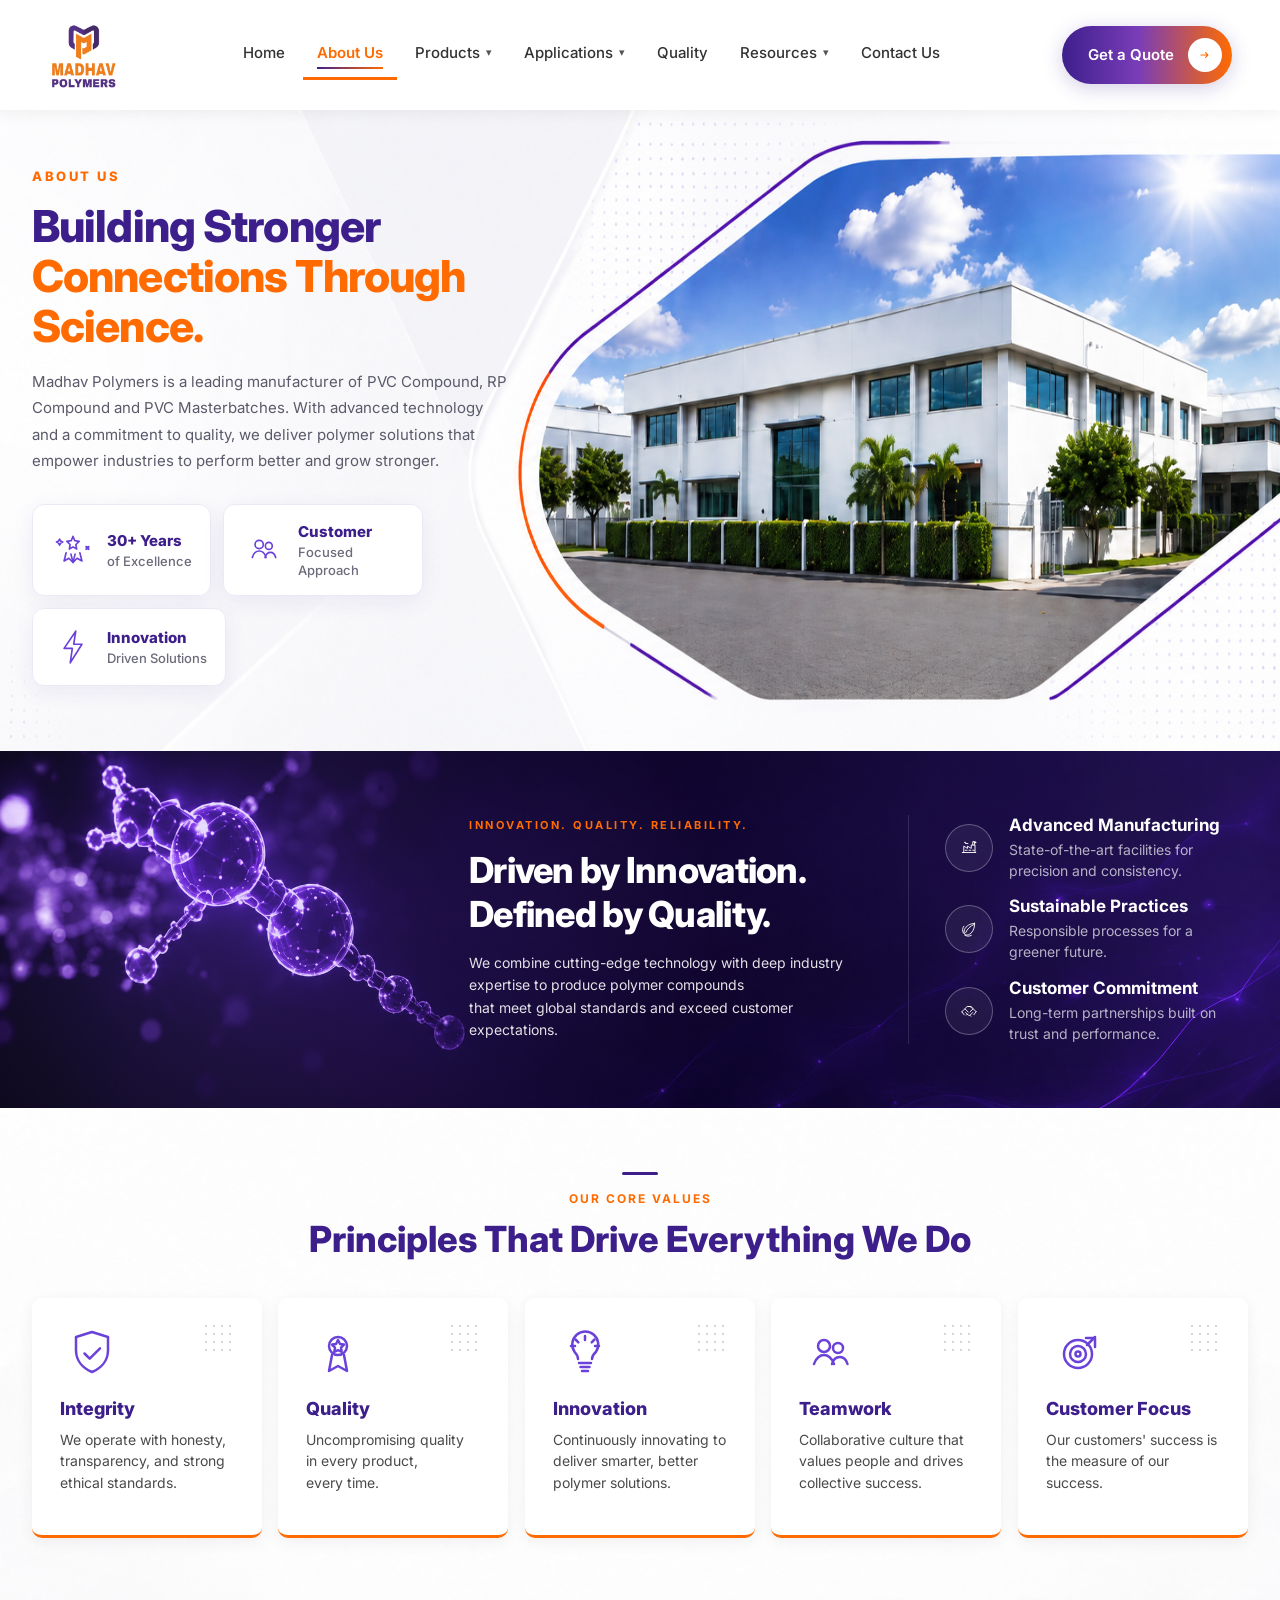
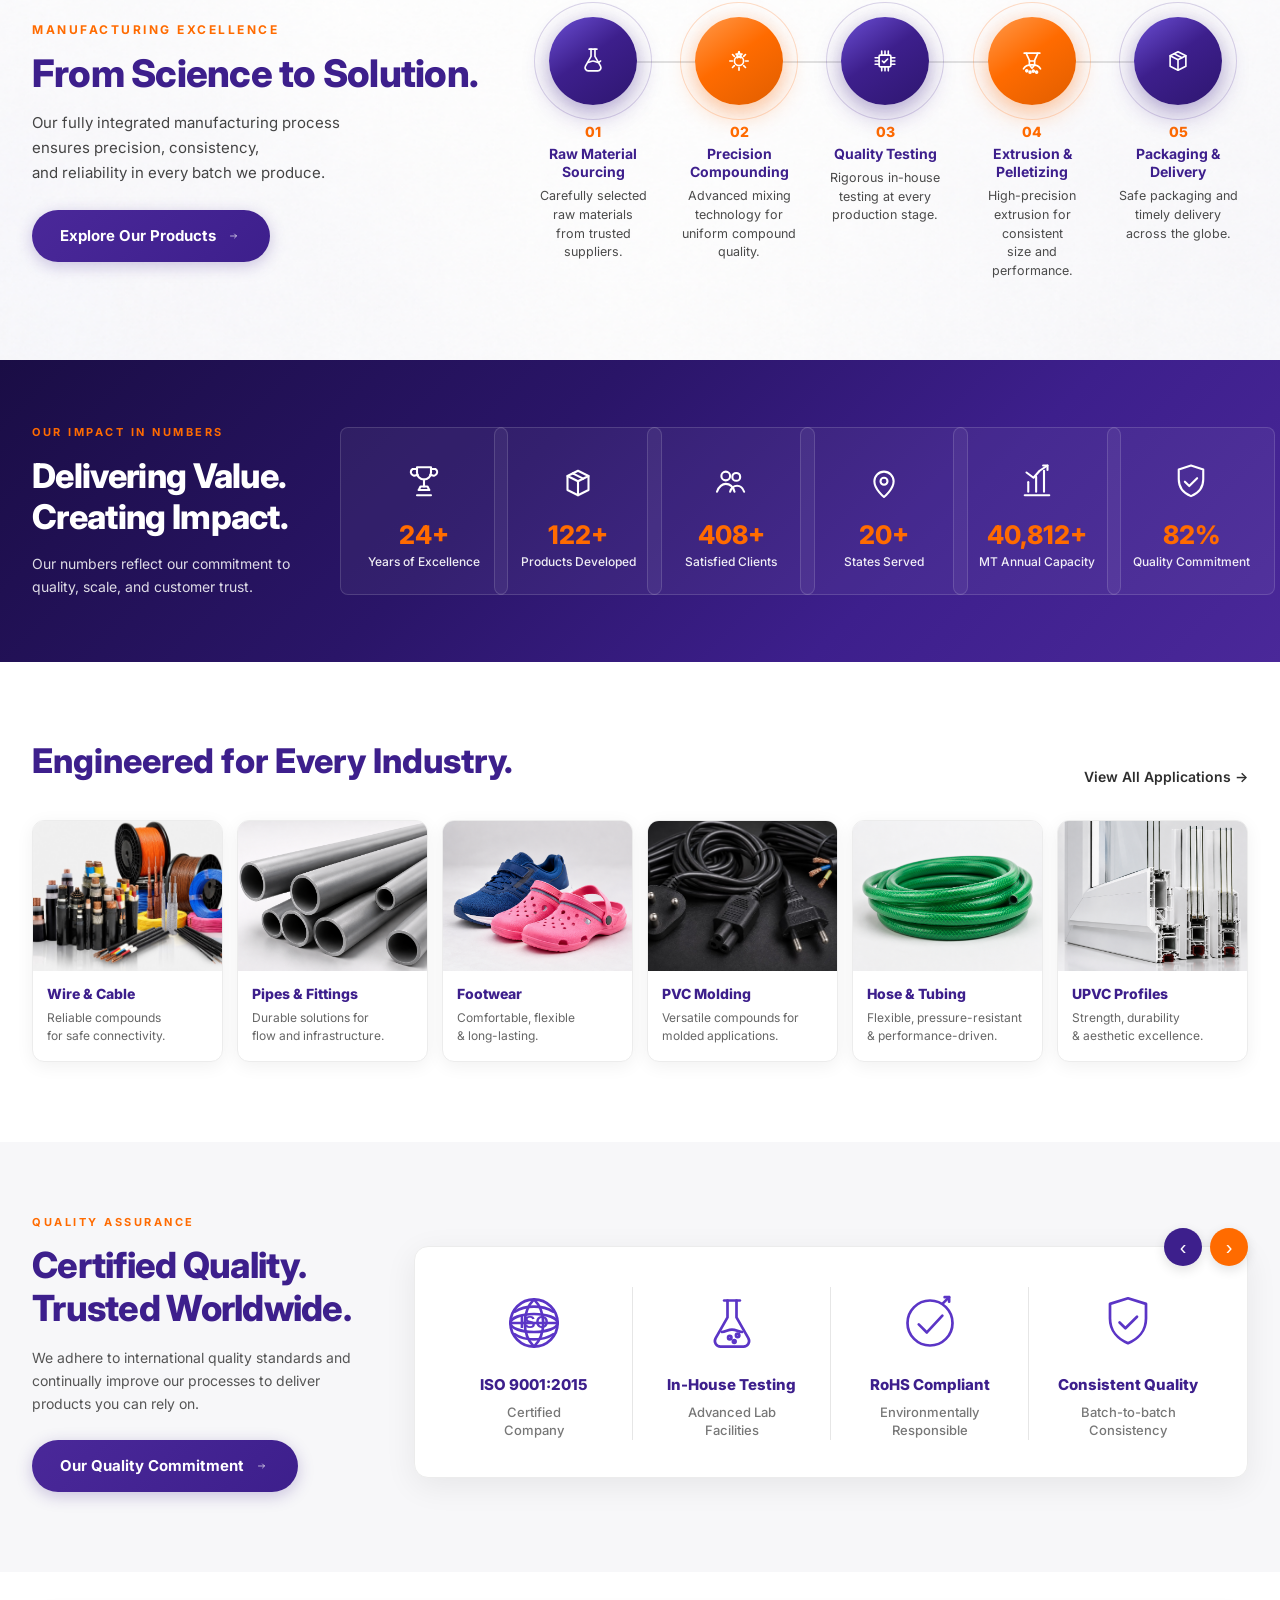
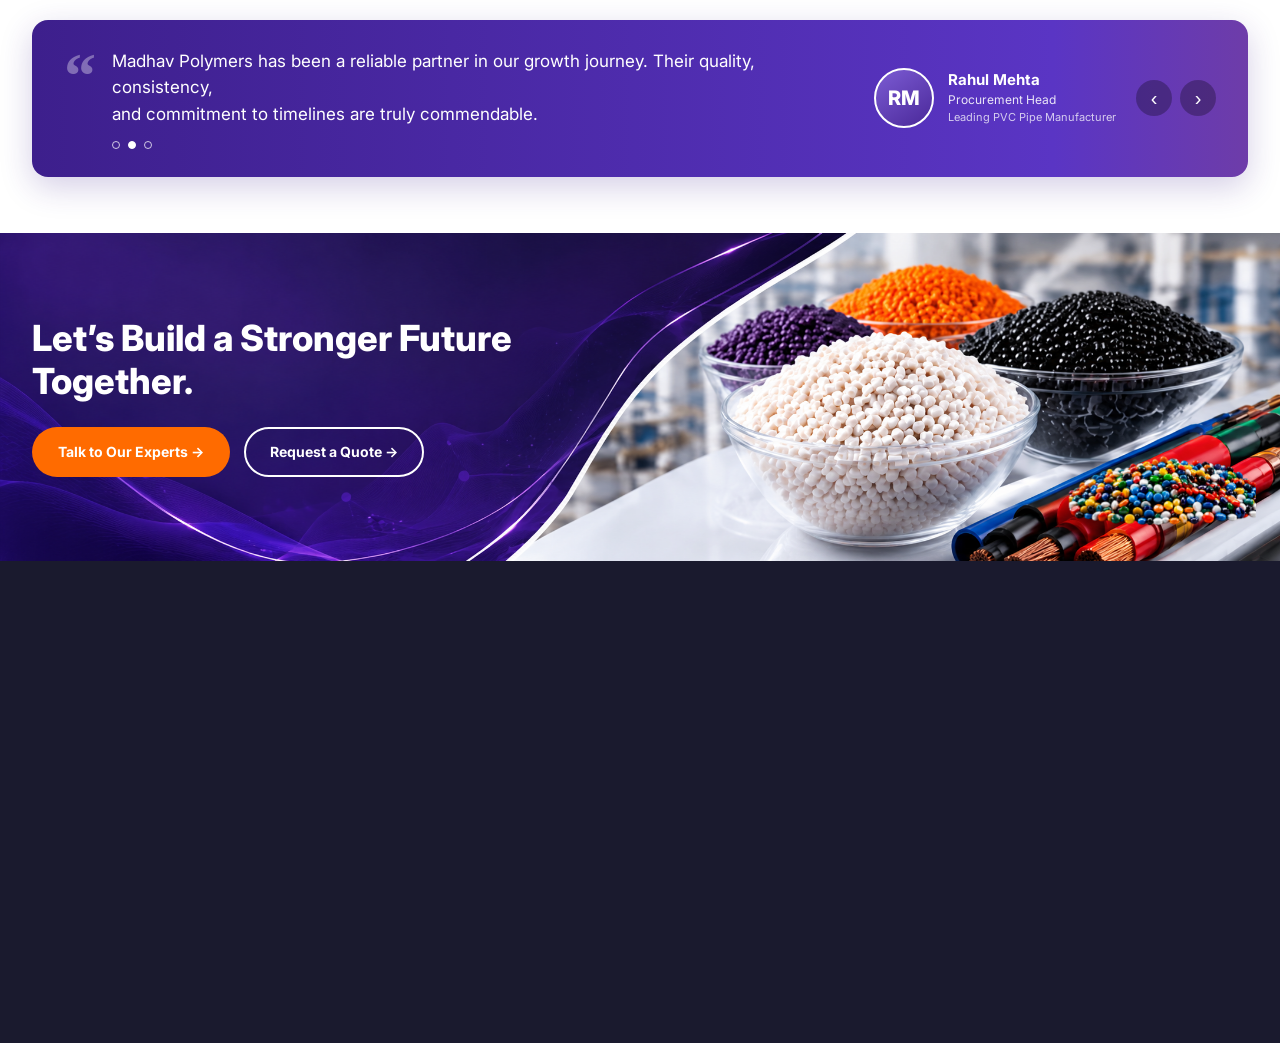
==== commit 5aa4b586: "Add premium scroll animations and hover effects to About Us page. Co-authored-by: Cursor <cursoragen" ====
--- a/about-us.html
+++ b/about-us.html
@@ -11,6 +11,7 @@
   <link rel="stylesheet" href="style.css" />
   <link rel="stylesheet" href="animations.css" />
   <link rel="stylesheet" href="about-us.css" />
+  <link rel="stylesheet" href="about-us-animations.css" />
 </head>
 <body class="au-page" data-page="about">
 
@@ -23,7 +24,7 @@
         <p class="section-label">ABOUT US</p>
         <h1>
           <span class="au-hero-line">Building Stronger </span>
-          <span class="au-hero-line"><span class="orange">Connections Through Science.</span>
+          <span class="au-hero-line"><span class="orange">Connections Through Science.</span></span>
         </h1>
         <p class="au-hero-desc">
           Madhav Polymers is a leading manufacturer of PVC Compound, RP Compound and PVC Masterbatches. With advanced technology and a commitment to quality, we deliver polymer solutions that empower industries to perform better and grow stronger.
@@ -509,6 +510,7 @@
 
   <script src="layout.js"></script>
   <script src="animations.js"></script>
+  <script src="about-us-animations.js"></script>
   <script src="script.js"></script>
 </body>
 </html>
--- a/about-us-animations.css
+++ b/about-us-animations.css
@@ -0,0 +1,463 @@
+/* ============================================
+   ABOUT US — Premium scroll & hover animations
+   ============================================ */
+
+/* ---- Base reveal ---- */
+.au-reveal {
+  opacity: 0;
+  transition:
+    opacity 0.7s cubic-bezier(0.22, 1, 0.36, 1),
+    transform 0.7s cubic-bezier(0.22, 1, 0.36, 1);
+  transition-delay: var(--au-delay, 0s);
+  will-change: opacity, transform;
+}
+.au-reveal--up { transform: translateY(48px); }
+.au-reveal--down { transform: translateY(-32px); }
+.au-reveal--left { transform: translateX(-56px); }
+.au-reveal--right { transform: translateX(56px); }
+.au-reveal--scale { transform: scale(0.88); }
+.au-reveal.is-visible {
+  opacity: 1;
+  transform: none;
+}
+
+/* ---- Hero entrance ---- */
+@keyframes auHeroGlow {
+  0%, 100% { opacity: 0.35; transform: scale(1); }
+  50% { opacity: 0.55; transform: scale(1.02); }
+}
+@keyframes auHeroShine {
+  from { transform: translateX(-120%) skewX(-12deg); }
+  to { transform: translateX(220%) skewX(-12deg); }
+}
+@keyframes auFloatSoft {
+  0%, 100% { transform: translateY(0); }
+  50% { transform: translateY(-8px); }
+}
+@keyframes auPulseRing {
+  0% { transform: scale(1); opacity: 0.5; }
+  70% { transform: scale(1.35); opacity: 0; }
+  100% { transform: scale(1.35); opacity: 0; }
+}
+@keyframes auLineDraw {
+  from { transform: scaleX(0); }
+  to { transform: scaleX(1); }
+}
+@keyframes auIconPop {
+  0% { transform: scale(1); }
+  40% { transform: scale(1.18) rotate(-6deg); }
+  100% { transform: scale(1.08); }
+}
+@keyframes auGradientShift {
+  0% { background-position: 0% 50%; }
+  50% { background-position: 100% 50%; }
+  100% { background-position: 0% 50%; }
+}
+@keyframes auShimmer {
+  0% { left: -100%; }
+  100% { left: 200%; }
+}
+
+.au-page:not(.au-animations-on) .au-reveal {
+  opacity: 1;
+  transform: none;
+}
+
+.au-hero::before {
+  transition: transform 1.2s cubic-bezier(0.22, 1, 0.36, 1), opacity 0.8s ease;
+  transform: translateY(var(--au-parallax, 0));
+}
+.au-hero.is-hero-ready::before {
+  animation: auHeroGlow 8s ease-in-out infinite;
+}
+.au-hero.is-hero-ready .au-hero-content > .au-reveal.is-visible .section-label {
+  letter-spacing: 3px;
+  transition: letter-spacing 0.6s ease;
+}
+
+/* Hero cards */
+.au-hero-card {
+  position: relative;
+  overflow: hidden;
+  transition:
+    transform 0.4s cubic-bezier(0.22, 1, 0.36, 1),
+    box-shadow 0.4s ease,
+    border-color 0.3s ease;
+}
+.au-hero-card::after {
+  content: "";
+  position: absolute;
+  top: 0;
+  left: -100%;
+  width: 50%;
+  height: 100%;
+  background: linear-gradient(90deg, transparent, rgba(255, 107, 0, 0.12), transparent);
+  pointer-events: none;
+}
+.au-hero-card.is-hover,
+.au-hero-card:hover {
+  transform: translateY(-8px) scale(1.03);
+  box-shadow: 0 18px 40px rgba(61, 31, 140, 0.16);
+  border-color: rgba(255, 107, 0, 0.35);
+}
+.au-hero-card.is-hover::after,
+.au-hero-card:hover::after {
+  animation: auShimmer 0.7s ease;
+}
+.au-hero-card img {
+  transition: transform 0.45s cubic-bezier(0.22, 1, 0.36, 1);
+}
+.au-hero-card.is-hover img,
+.au-hero-card:hover img {
+  transform: scale(1.12) rotate(-4deg);
+}
+
+/* Innovation */
+.au-innovation {
+  position: relative;
+  overflow: hidden;
+}
+.au-innovation.is-parallax::before {
+  content: "";
+  position: absolute;
+  inset: -10% 0;
+  background: radial-gradient(circle at 18% 50%, rgba(138, 92, 255, 0.25) 0%, transparent 45%);
+  pointer-events: none;
+  z-index: 0;
+  animation: auFloatSoft 6s ease-in-out infinite;
+}
+.au-innovation-grid { position: relative; z-index: 1; }
+.au-innovation-icon {
+  transition: transform 0.4s ease, box-shadow 0.4s ease, background 0.3s ease;
+}
+.au-innovation-item.is-hover .au-innovation-icon,
+.au-innovation-item:hover .au-innovation-icon {
+  transform: scale(1.12);
+  box-shadow: 0 0 0 6px rgba(255, 255, 255, 0.08);
+}
+.au-innovation-item.is-hover img,
+.au-innovation-item:hover img {
+  animation: auIconPop 0.5s ease forwards;
+}
+
+/* Value cards — dramatic hover */
+.au-value-card {
+  position: relative;
+  overflow: hidden;
+  transition:
+    transform 0.45s cubic-bezier(0.22, 1, 0.36, 1),
+    box-shadow 0.45s ease,
+    border-color 0.3s ease;
+}
+.au-value-card::before {
+  content: "";
+  position: absolute;
+  inset: 0;
+  background: linear-gradient(135deg, rgba(255, 107, 0, 0.06), transparent 60%);
+  opacity: 0;
+  transition: opacity 0.4s ease;
+  pointer-events: none;
+}
+.au-value-card.is-hover,
+.au-value-card:hover {
+  transform: translateY(-14px) scale(1.04);
+  box-shadow: 0 24px 48px rgba(61, 31, 140, 0.18);
+}
+.au-value-card.is-hover::before,
+.au-value-card:hover::before {
+  opacity: 1;
+}
+.au-value-card img {
+  transition: transform 0.5s cubic-bezier(0.22, 1, 0.36, 1), filter 0.3s ease;
+}
+.au-value-card.is-hover img,
+.au-value-card:hover img {
+  transform: scale(1.15) rotate(-5deg);
+  filter: drop-shadow(0 4px 8px rgba(61, 31, 140, 0.2));
+}
+
+/* Manufacturing process line draw */
+.au-page .au-process::before {
+  border: none;
+  height: 2px;
+  background: #d0d0d0;
+  opacity: 0.65;
+  transform: scaleX(0);
+  transform-origin: left center;
+}
+.au-testimonial-copy {
+  transition: opacity 0.35s ease, transform 0.35s ease;
+}
+.au-process.is-line-drawn::before {
+  animation: auLineDraw 1.4s cubic-bezier(0.22, 1, 0.36, 1) forwards;
+}
+.au-process-icon-wrap {
+  transition: transform 0.45s cubic-bezier(0.22, 1, 0.36, 1);
+}
+.au-process-step.is-hover .au-process-icon-wrap,
+.au-process-step:hover .au-process-icon-wrap {
+  transform: scale(1.1);
+}
+.au-process-icon {
+  transition: transform 0.5s ease, box-shadow 0.4s ease;
+}
+.au-process-step.is-hover .au-process-icon,
+.au-process-step:hover .au-process-icon {
+  transform: rotate(360deg) scale(1.05);
+  box-shadow: 0 12px 36px rgba(61, 31, 140, 0.4);
+}
+.au-process-icon--orange.is-hover,
+.au-process-step:hover .au-process-icon--orange {
+  box-shadow: 0 12px 36px rgba(255, 107, 0, 0.45);
+}
+.au-btn-purple {
+  position: relative;
+  overflow: hidden;
+  transition: transform 0.35s ease, box-shadow 0.35s ease;
+}
+.au-btn-purple::after {
+  content: "";
+  position: absolute;
+  inset: 0;
+  background: linear-gradient(90deg, transparent, rgba(255, 255, 255, 0.2), transparent);
+  transform: translateX(-100%);
+  transition: transform 0.5s ease;
+}
+.au-btn-purple:hover {
+  transform: translateY(-3px) scale(1.03);
+  box-shadow: 0 12px 28px rgba(61, 31, 140, 0.4);
+}
+.au-btn-purple:hover::after {
+  transform: translateX(100%);
+}
+.au-btn-purple img {
+  transition: transform 0.3s ease;
+}
+.au-btn-purple:hover img {
+  transform: translateX(4px);
+}
+
+/* Impact stats */
+.au-impact-card {
+  transition:
+    transform 0.4s cubic-bezier(0.22, 1, 0.36, 1),
+    box-shadow 0.4s ease,
+    border-color 0.3s ease,
+    background 0.3s ease;
+}
+.au-impact-card.is-hover,
+.au-impact-card:hover {
+  transform: translateY(-10px) scale(1.06);
+  box-shadow: 0 16px 32px rgba(0, 0, 0, 0.25);
+  border-color: rgba(255, 107, 0, 0.45);
+  background: rgba(255, 255, 255, 0.1);
+}
+.au-impact-card .num {
+  transition: transform 0.3s ease, text-shadow 0.3s ease;
+}
+.au-impact-card.is-counted .num {
+  text-shadow: 0 0 20px rgba(255, 107, 0, 0.5);
+}
+.au-impact-card.is-hover .num,
+.au-impact-card:hover .num {
+  transform: scale(1.08);
+}
+.au-impact-card img {
+  transition: transform 0.4s ease;
+}
+.au-impact-card.is-hover img,
+.au-impact-card:hover img {
+  transform: scale(1.15) translateY(-4px);
+}
+
+/* Industry cards */
+.au-industry-card {
+  transition:
+    transform 0.45s cubic-bezier(0.22, 1, 0.36, 1),
+    box-shadow 0.45s ease;
+}
+.au-industry-card.is-hover,
+.au-industry-card:hover {
+  transform: translateY(-12px) scale(1.03);
+  box-shadow: 0 20px 44px rgba(61, 31, 140, 0.15);
+}
+.au-industry-card .img-wrap {
+  overflow: hidden;
+}
+.au-industry-card .img-wrap img {
+  transition: transform 0.6s cubic-bezier(0.22, 1, 0.36, 1);
+}
+.au-industry-card.is-hover .img-wrap img,
+.au-industry-card:hover .img-wrap img {
+  transform: scale(1.12);
+}
+.au-industry-card h3 {
+  transition: color 0.3s ease;
+}
+.au-industry-card.is-hover h3,
+.au-industry-card:hover h3 {
+  color: var(--orange);
+}
+.au-industries-head .view-all {
+  transition: transform 0.3s ease, gap 0.3s ease, color 0.3s ease;
+}
+.au-industries-head .view-all:hover {
+  transform: translateX(6px);
+  color: var(--orange);
+}
+
+/* Quality panel */
+.au-quality-cards {
+  transition: box-shadow 0.4s ease;
+}
+.au-quality-item img {
+  transition: transform 0.45s cubic-bezier(0.22, 1, 0.36, 1);
+}
+.au-quality-item.is-hover img,
+.au-quality-item:hover img {
+  transform: scale(1.18) rotate(-8deg);
+}
+.au-quality-item {
+  transition: background 0.3s ease;
+}
+.au-quality-item.is-hover,
+.au-quality-item:hover {
+  background: rgba(61, 31, 140, 0.04);
+}
+.au-quality-nav button {
+  transition: transform 0.3s ease, background 0.3s ease, box-shadow 0.3s ease;
+}
+.au-quality-nav button:hover {
+  transform: scale(1.12);
+  box-shadow: 0 4px 14px rgba(0, 0, 0, 0.2);
+}
+.au-quality-nav .next:hover {
+  background: #ff8533;
+}
+
+/* Testimonial */
+.au-testimonial-bar {
+  background-size: 200% 200%;
+  transition: transform 0.5s ease, box-shadow 0.5s ease;
+}
+.au-testimonial-bar.is-visible {
+  animation: auGradientShift 8s ease infinite;
+}
+.au-testimonial-bar.is-hover,
+.au-testimonial-bar:hover {
+  transform: scale(1.01);
+  box-shadow: 0 16px 48px rgba(61, 31, 140, 0.35);
+}
+.au-quote-mark {
+  transition: transform 0.5s ease, opacity 0.5s ease;
+}
+.au-testimonial-bar.is-hover .au-quote-mark,
+.au-testimonial-bar:hover .au-quote-mark {
+  transform: scale(1.1) rotate(-6deg);
+  opacity: 0.5;
+}
+.au-testimonial-nav button {
+  transition: transform 0.35s ease, background 0.3s ease;
+}
+.au-testimonial-nav button:hover {
+  transform: scale(1.15);
+  background: rgba(0, 0, 0, 0.45);
+}
+.au-testimonial-dots span {
+  transition: transform 0.3s ease, background 0.3s ease, border-color 0.3s ease;
+  cursor: pointer;
+}
+.au-testimonial-dots span:hover {
+  transform: scale(1.3);
+}
+.au-testimonial-copy.is-fading {
+  opacity: 0;
+  transform: translateX(12px);
+  transition: opacity 0.35s ease, transform 0.35s ease;
+}
+
+/* CTA */
+.au-cta-left h2.au-reveal.is-visible {
+  transition: letter-spacing 0.6s ease 0.3s;
+}
+.au-btn-orange,
+.au-btn-outline-white {
+  transition: transform 0.35s cubic-bezier(0.22, 1, 0.36, 1), box-shadow 0.35s ease;
+}
+.au-btn-orange:hover {
+  transform: translateY(-4px) scale(1.04);
+  box-shadow: 0 12px 28px rgba(255, 107, 0, 0.4);
+}
+.au-btn-outline-white:hover {
+  transform: translateY(-4px) scale(1.04);
+  background: rgba(255, 255, 255, 0.15);
+  box-shadow: 0 8px 24px rgba(0, 0, 0, 0.2);
+}
+.au-cta-right img {
+  transition: transform 0.6s cubic-bezier(0.22, 1, 0.36, 1);
+}
+.au-cta-right.is-visible img {
+  animation: auFloatSoft 5s ease-in-out infinite;
+}
+.au-cta-right.is-hover img,
+.au-cta-right:hover img {
+  transform: scale(1.08) rotate(3deg);
+}
+
+/* Values accent line grow */
+.au-values-accent {
+  transform: scaleX(0);
+  transform-origin: center;
+  transition: transform 0.8s cubic-bezier(0.22, 1, 0.36, 1) 0.2s;
+}
+.au-values-accent.is-visible {
+  transform: scaleX(1);
+}
+
+/* Section labels shimmer on visible */
+.au-innovation .section-label.is-visible,
+.au-quality-left .section-label.is-visible,
+.au-impact-left .section-label.is-visible {
+  animation: auLabelPulse 2s ease 1;
+}
+@keyframes auLabelPulse {
+  0%, 100% { opacity: 1; }
+  50% { opacity: 0.7; }
+}
+
+/* Mobile — tone down */
+@media (max-width: 767px) {
+  .au-reveal--left,
+  .au-reveal--right {
+    transform: translateY(32px);
+  }
+  .au-value-card.is-hover,
+  .au-value-card:hover,
+  .au-industry-card.is-hover,
+  .au-industry-card:hover,
+  .au-impact-card.is-hover,
+  .au-impact-card:hover {
+    transform: translateY(-4px);
+  }
+  .au-process-step.is-hover .au-process-icon,
+  .au-process-step:hover .au-process-icon {
+    transform: scale(1.05);
+  }
+}
+
+@media (prefers-reduced-motion: reduce) {
+  .au-reveal {
+    opacity: 1 !important;
+    transform: none !important;
+    transition: none !important;
+  }
+  .au-hero.is-hero-ready::before,
+  .au-testimonial-bar.is-visible,
+  .au-cta-right.is-visible img,
+  .au-innovation.is-parallax::before {
+    animation: none !important;
+  }
+  .au-process::before {
+    transform: scaleX(1) !important;
+  }
+}
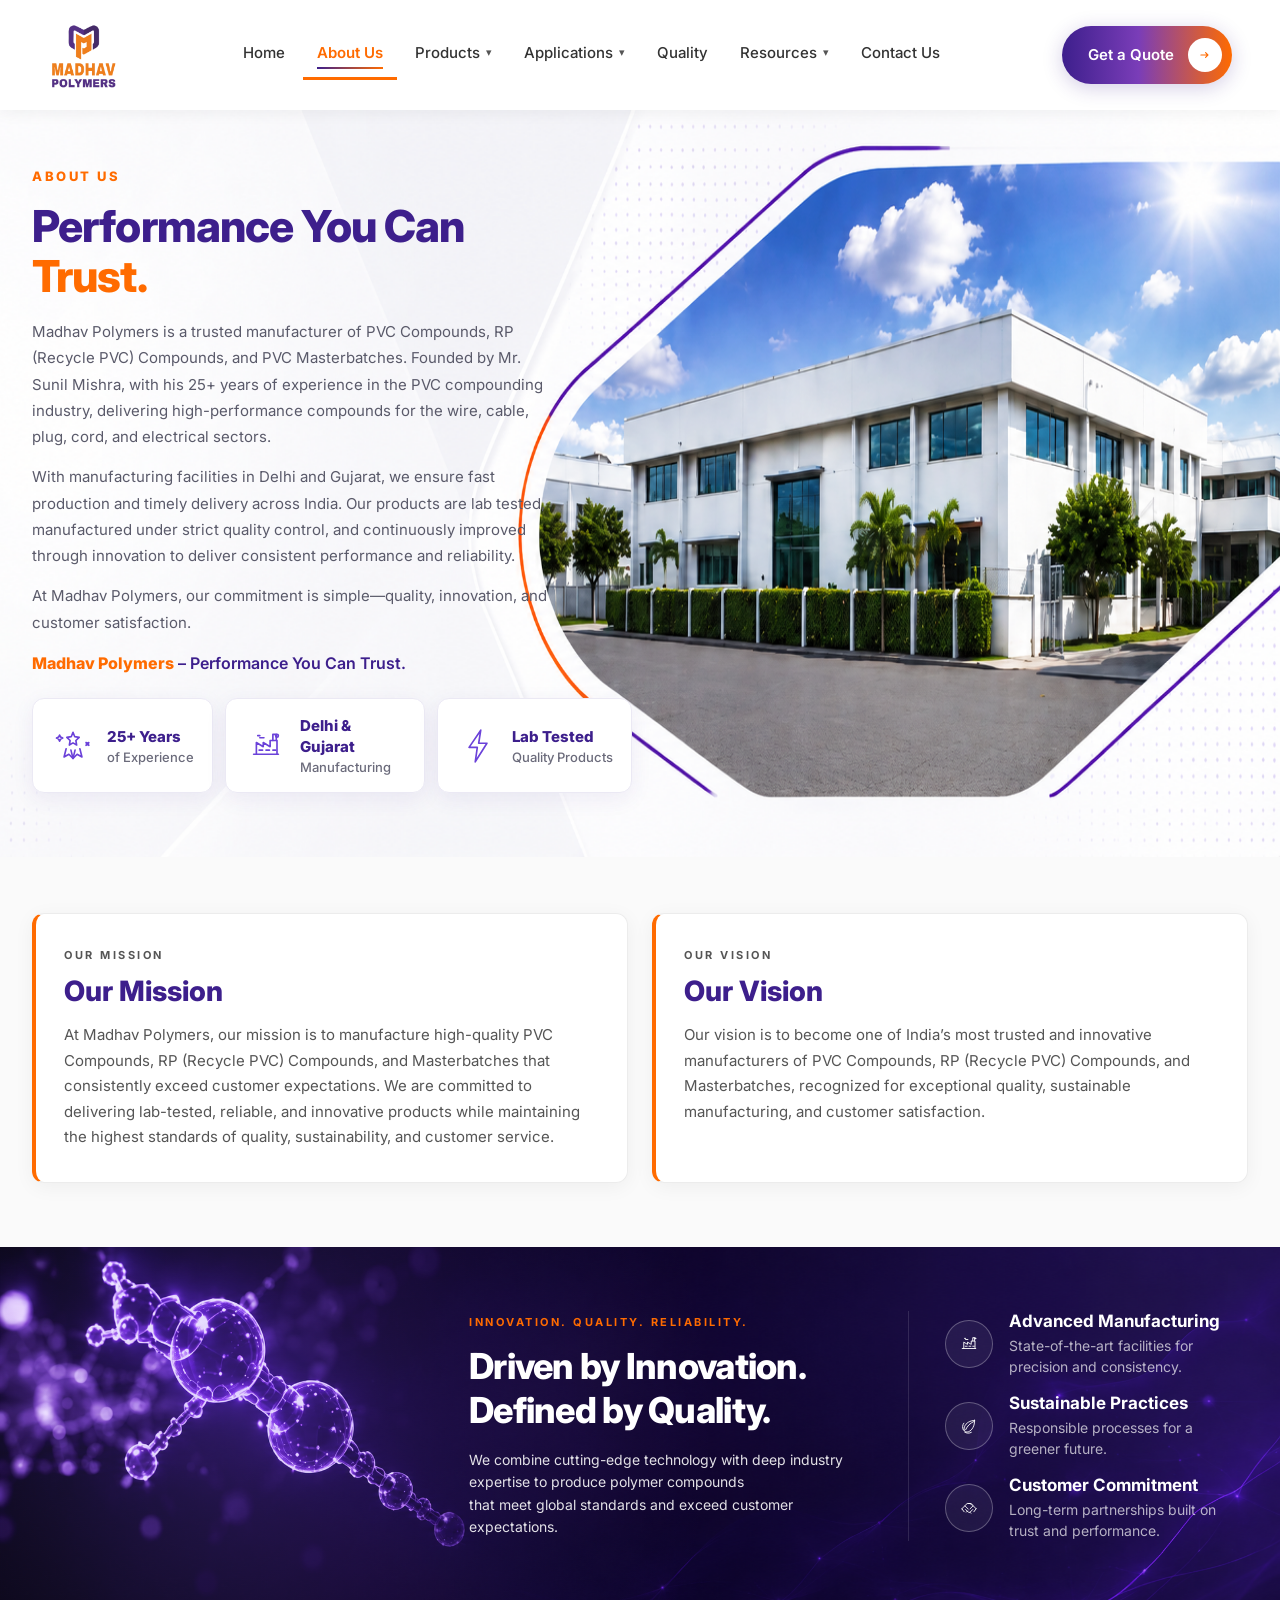
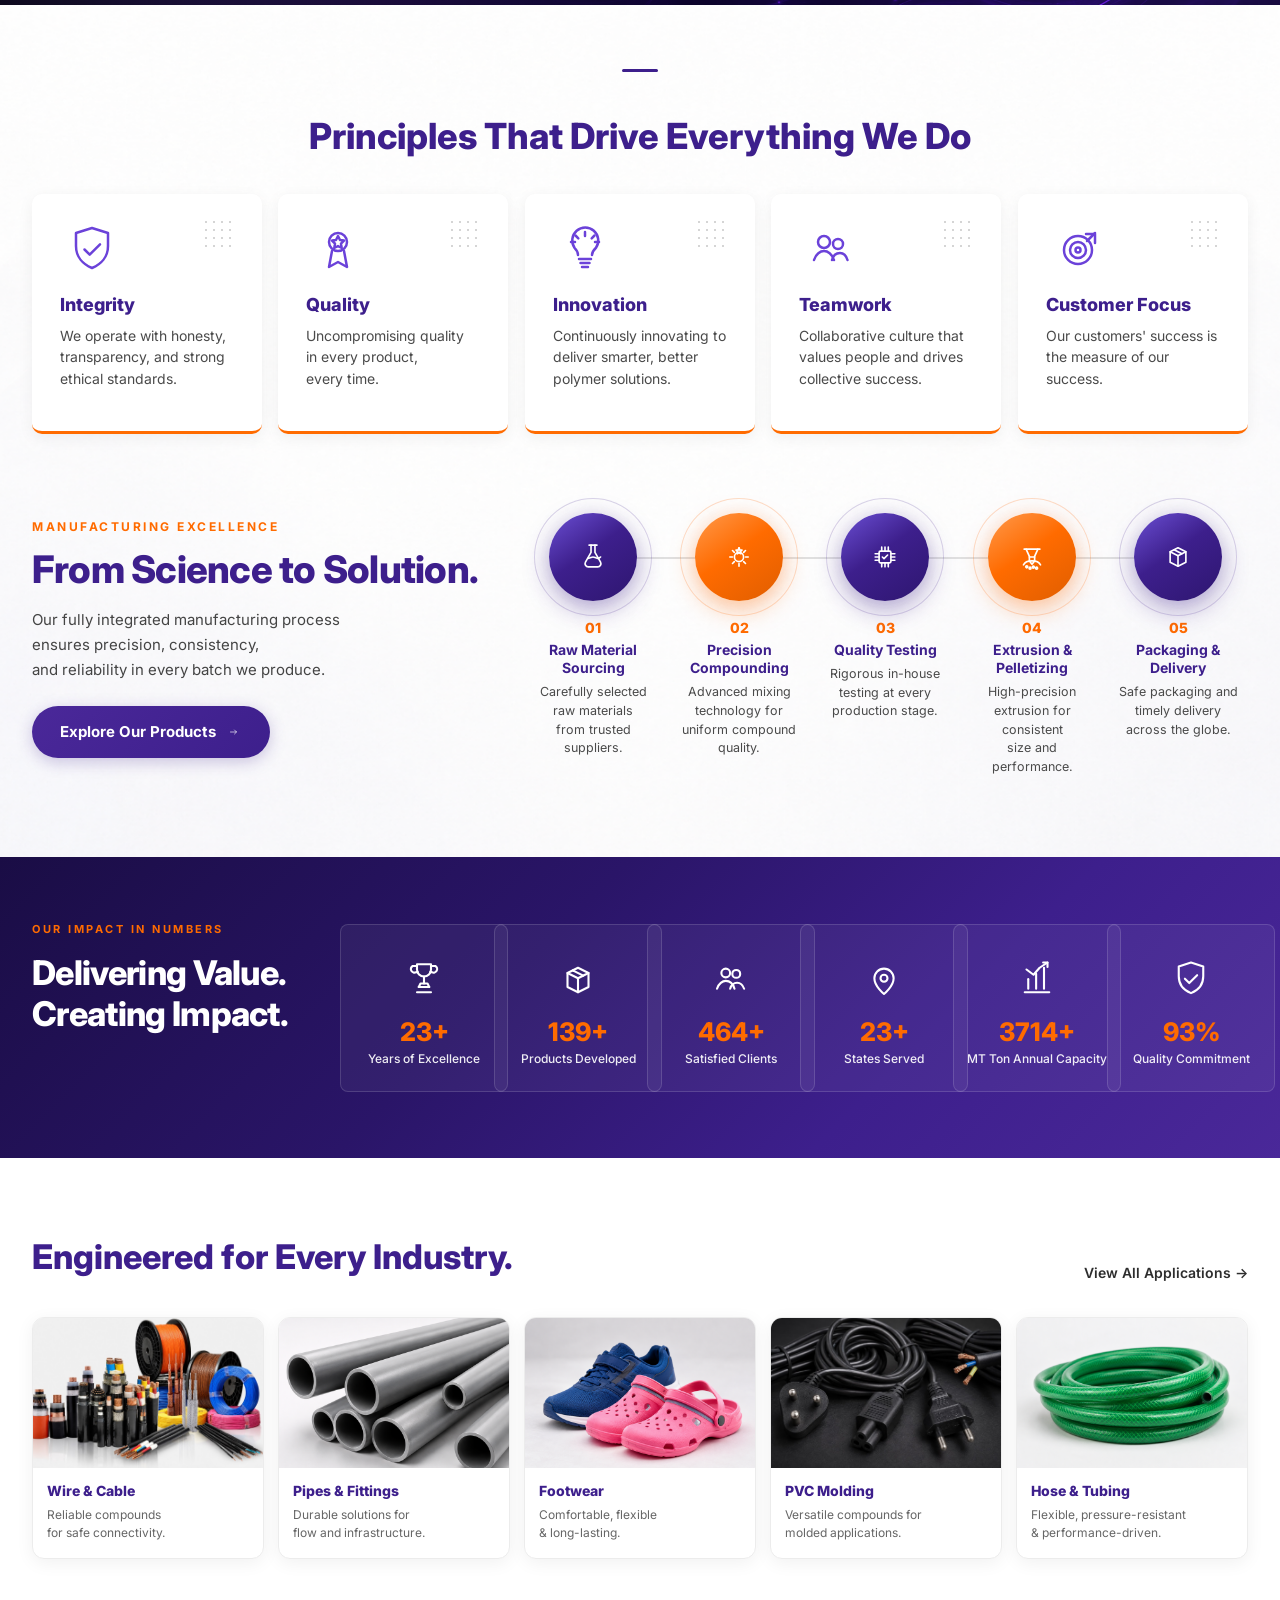
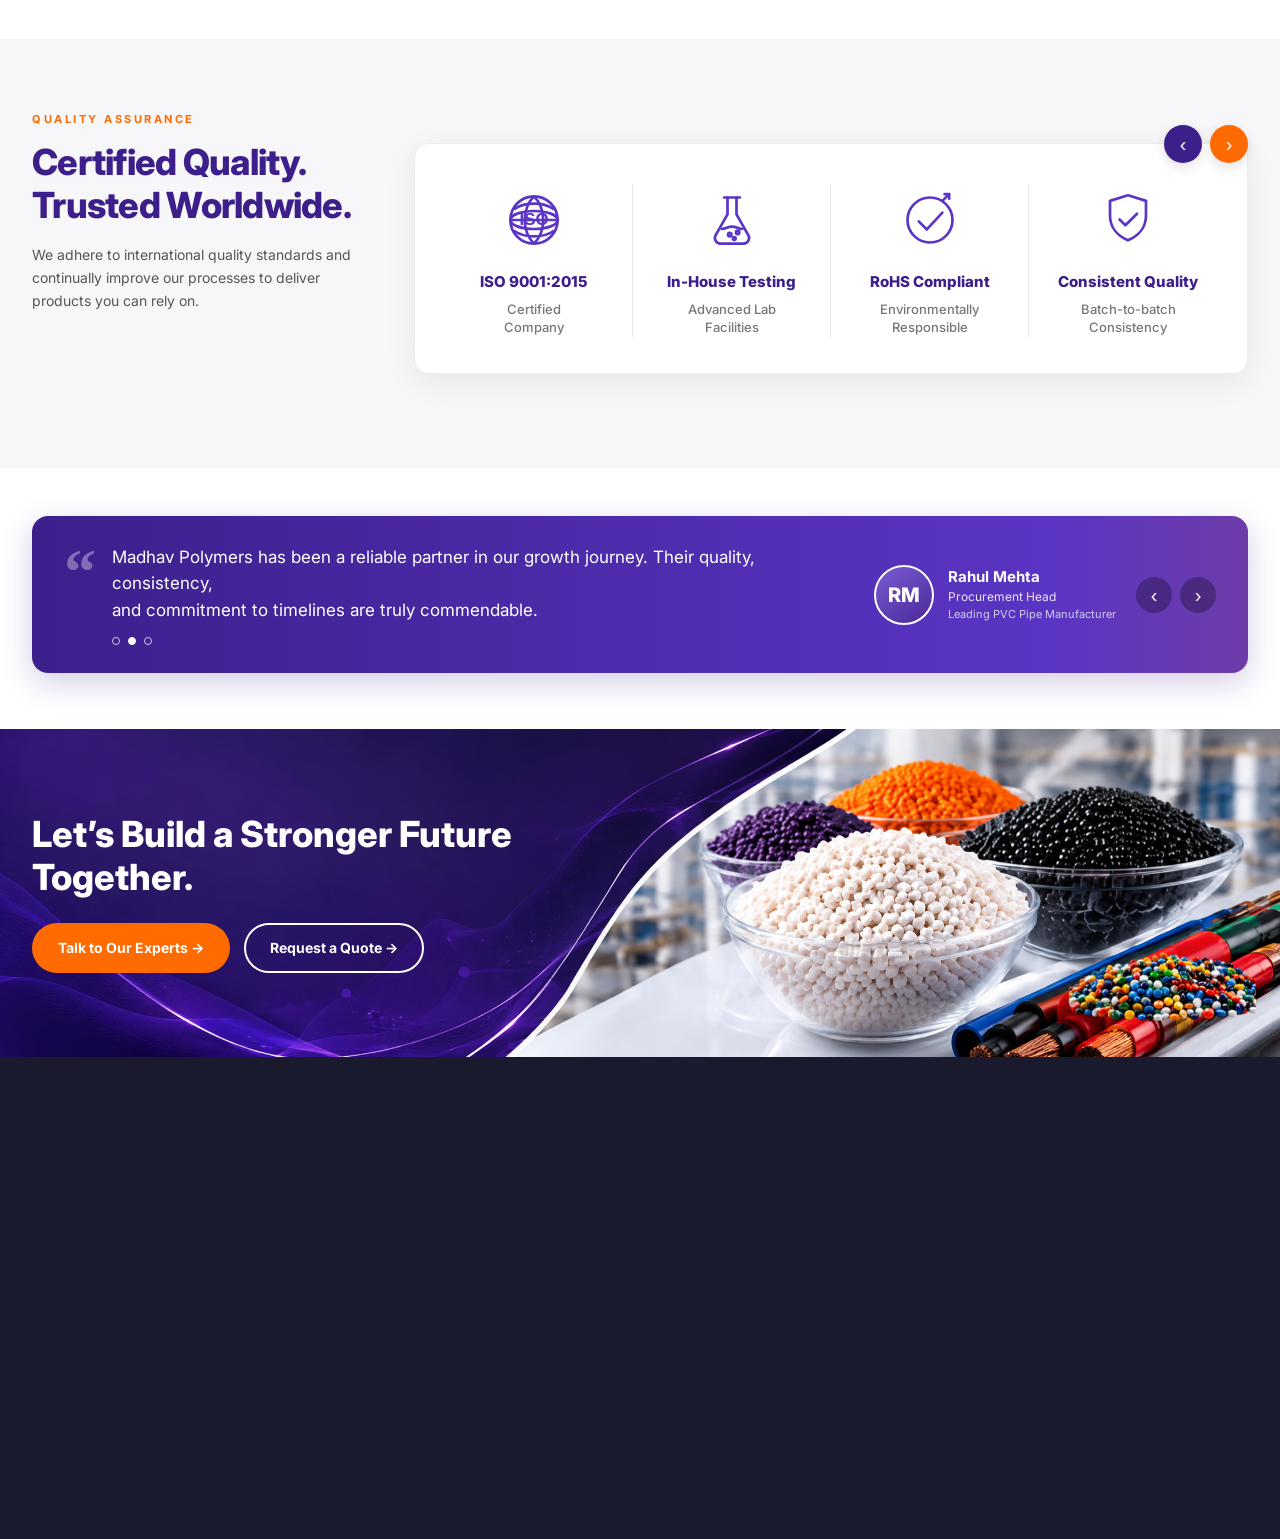
==== commit c032097b: "Update About Us copy, mission/vision, stats, and remove UPVC card. Co-authored-by: Cursor <cursorage" ====
--- a/about-us.html
+++ b/about-us.html
@@ -4,7 +4,7 @@
   <meta charset="UTF-8" />
   <meta name="viewport" content="width=device-width, initial-scale=1.0" />
   <title>About Us – Madhav Polymers</title>
-  <meta name="description" content="Learn about Madhav Polymers — innovation, quality, and reliability in PVC Compound, RP Compound and Masterbatches manufacturing." />
+  <meta name="description" content="Madhav Polymers — trusted manufacturer of PVC Compounds, RP Compounds and Masterbatches. Founded by Mr. Sunil Mishra with 25+ years of industry experience." />
   <link rel="preconnect" href="https://fonts.googleapis.com" />
   <link rel="preconnect" href="https://fonts.gstatic.com" crossorigin />
   <link href="https://fonts.googleapis.com/css2?family=Inter:wght@400;500;600;700;800&display=swap" rel="stylesheet" />
@@ -23,27 +23,46 @@
       <div class="au-hero-content">
         <p class="section-label">ABOUT US</p>
         <h1>
-          <span class="au-hero-line">Building Stronger </span>
-          <span class="au-hero-line"><span class="orange">Connections Through Science.</span></span>
+          <span class="au-hero-line">Performance You Can</span>
+          <span class="au-hero-line"><span class="orange">Trust.</span></span>
         </h1>
-        <p class="au-hero-desc">
-          Madhav Polymers is a leading manufacturer of PVC Compound, RP Compound and PVC Masterbatches. With advanced technology and a commitment to quality, we deliver polymer solutions that empower industries to perform better and grow stronger.
-        </p>
+        <div class="au-hero-desc">
+          <p>Madhav Polymers is a trusted manufacturer of PVC Compounds, RP (Recycle PVC) Compounds, and PVC Masterbatches. Founded by Mr. Sunil Mishra, with his 25+ years of experience in the PVC compounding industry, delivering high-performance compounds for the wire, cable, plug, cord, and electrical sectors.</p>
+          <p>With manufacturing facilities in Delhi and Gujarat, we ensure fast production and timely delivery across India. Our products are lab tested, manufactured under strict quality control, and continuously improved through innovation to deliver consistent performance and reliability.</p>
+          <p>At Madhav Polymers, our commitment is simple—quality, innovation, and customer satisfaction.</p>
+        </div>
+        <p class="au-hero-tagline"><strong>Madhav Polymers</strong> – Performance You Can Trust.</p>
         <div class="au-hero-cards">
           <div class="au-hero-card">
             <img src="madhav_about_section_icons_svg_pack/madhav_about_section_icons_svg_pack/purple_icons/years_of_excellence_spark_award.svg" alt="" width="44" height="44" />
-            <p class="au-hero-card-text"><strong>30+ Years</strong> of Excellence</p>
+            <p class="au-hero-card-text"><strong>25+ Years</strong> of Experience</p>
           </div>
           <div class="au-hero-card">
-            <img src="madhav_about_section_icons_svg_pack/madhav_about_section_icons_svg_pack/purple_icons/customer_focused_people.svg" alt="" width="44" height="44" />
-            <p class="au-hero-card-text"><strong>Customer</strong> Focused Approach</p>
+            <img src="madhav_about_section_icons_svg_pack/madhav_about_section_icons_svg_pack/purple_icons/advanced_manufacturing_factory.svg" alt="" width="44" height="44" />
+            <p class="au-hero-card-text"><strong>Delhi &amp; Gujarat</strong> Manufacturing</p>
           </div>
           <div class="au-hero-card">
             <img src="madhav_about_section_icons_svg_pack/madhav_about_section_icons_svg_pack/purple_icons/innovation_lightning.svg" alt="" width="44" height="44" />
-            <p class="au-hero-card-text"><strong>Innovation</strong> Driven Solutions</p>
-          </div>
-        </div>
-      </div>
+            <p class="au-hero-card-text"><strong>Lab Tested</strong> Quality Products</p>
+          </div>
+        </div>
+      </div>
+    </div>
+  </section>
+
+  <!-- ========== MISSION & VISION ========== -->
+  <section class="au-mission-vision">
+    <div class="au-mission-vision-grid">
+      <article class="au-mv-card">
+        <p class="section-label">OUR MISSION</p>
+        <h2>Our Mission</h2>
+        <p>At Madhav Polymers, our mission is to manufacture high-quality PVC Compounds, RP (Recycle PVC) Compounds, and Masterbatches that consistently exceed customer expectations. We are committed to delivering lab-tested, reliable, and innovative products while maintaining the highest standards of quality, sustainability, and customer service.</p>
+      </article>
+      <article class="au-mv-card">
+        <p class="section-label">OUR VISION</p>
+        <h2>Our Vision</h2>
+        <p>Our vision is to become one of India&rsquo;s most trusted and innovative manufacturers of PVC Compounds, RP (Recycle PVC) Compounds, and Masterbatches, recognized for exceptional quality, sustainable manufacturing, and customer satisfaction.</p>
+      </article>
     </div>
   </section>
 
@@ -277,7 +296,7 @@
           <span class="au-impact-icon" aria-hidden="true">
             <img src="madhav_stats_icons_svg_pack/years_of_excellence_trophy.svg" alt="" width="56" height="56" />
           </span>
-          <p class="num">30+</p>
+          <p class="num">25+</p>
           <p class="label">Years of Excellence</p>
         </div>
         <div class="au-impact-card">
@@ -305,8 +324,8 @@
           <span class="au-impact-icon" aria-hidden="true">
             <img src="madhav_stats_icons_svg_pack/annual_capacity_growth_chart.svg" alt="" width="56" height="56" />
           </span>
-          <p class="num">50,000+</p>
-          <p class="label">MT Annual Capacity</p>
+          <p class="num">4000+</p>
+          <p class="label">MT Ton Annual Capacity</p>
         </div>
         <div class="au-impact-card">
           <span class="au-impact-icon" aria-hidden="true">
@@ -383,18 +402,6 @@
           <p>
             <span class="au-industry-desc-line">Flexible, pressure-resistant</span>
             <span class="au-industry-desc-line">&amp; performance-driven.</span>
-          </p>
-        </div>
-      </article>
-      <article class="au-industry-card">
-        <div class="img-wrap">
-          <img src="upvc.png" alt="UPVC Profiles" loading="lazy" />
-        </div>
-        <div class="au-industry-card-body">
-          <h3>UPVC Profiles</h3>
-          <p>
-            <span class="au-industry-desc-line">Strength, durability</span>
-            <span class="au-industry-desc-line">&amp; aesthetic excellence.</span>
           </p>
         </div>
       </article>
--- a/about-us.css
+++ b/about-us.css
@@ -42,7 +42,7 @@
   justify-content: flex-start;
 }
 .au-hero-content {
-  max-width: 46%;
+  max-width: 52%;
   min-width: 300px;
   display: flex;
   flex-direction: column;
@@ -69,8 +69,25 @@
   font-size: 15px;
   color: #5a5a6a;
   line-height: 1.75;
-  max-width: 480px;
-  margin-bottom: 30px;
+  max-width: 520px;
+  margin-bottom: 16px;
+}
+.au-hero-desc p {
+  margin-bottom: 14px;
+}
+.au-hero-desc p:last-child {
+  margin-bottom: 0;
+}
+.au-hero-tagline {
+  font-size: 16px;
+  font-weight: 600;
+  color: var(--purple);
+  margin-bottom: 24px;
+  line-height: 1.4;
+}
+.au-hero-tagline strong {
+  font-weight: 800;
+  color: var(--orange);
 }
 .au-hero-cards {
   display: flex;
@@ -114,6 +131,46 @@
   margin-bottom: 1px;
 }
 
+/* ---- Mission & Vision ---- */
+.au-mission-vision {
+  padding: 56px var(--au-side-pad) 64px;
+  background: #fafafa;
+  width: 100%;
+}
+.au-mission-vision-grid {
+  width: 100%;
+  max-width: 100%;
+  margin: 0 auto;
+  display: grid;
+  grid-template-columns: repeat(2, minmax(0, 1fr));
+  gap: 24px;
+}
+.au-mv-card {
+  background: #fff;
+  border: 1px solid #ececec;
+  border-left: 4px solid var(--orange);
+  border-radius: 12px;
+  padding: 32px 28px;
+  box-shadow: 0 4px 20px rgba(0, 0, 0, 0.05);
+}
+.au-mv-card .section-label {
+  margin-bottom: 10px;
+  font-size: 11px;
+  letter-spacing: 2.5px;
+}
+.au-mv-card h2 {
+  font-size: clamp(22px, 2.5vw, 28px);
+  font-weight: 800;
+  color: var(--purple);
+  margin-bottom: 14px;
+  line-height: 1.2;
+}
+.au-mv-card p {
+  font-size: 15px;
+  color: #555;
+  line-height: 1.7;
+}
+
 /* ---- Innovation ---- */
 .au-innovation {
   background: url("innovation section background.png") no-repeat center;
@@ -571,7 +628,7 @@
   max-width: 100%;
   margin: 0 auto;
   display: grid;
-  grid-template-columns: repeat(6, minmax(0, 1fr));
+  grid-template-columns: repeat(5, minmax(0, 1fr));
   gap: 14px;
   align-items: stretch;
 }
@@ -994,6 +1051,7 @@
   .au-hero-card {
     max-width: none;
   }
+  .au-mission-vision-grid { grid-template-columns: 1fr; }
   .au-manufacturing-grid,
   .au-impact-grid,
   .au-cta-grid { grid-template-columns: 1fr; }
@@ -1011,6 +1069,7 @@
   }
   .au-cta-right { justify-content: center; }
   .au-innovation,
+  .au-mission-vision,
   .au-values,
   .au-manufacturing,
   .au-impact,
--- a/about-us-animations.css
+++ b/about-us-animations.css
@@ -112,6 +112,17 @@
   transform: scale(1.12) rotate(-4deg);
 }
 
+.au-mv-card {
+  transition:
+    transform 0.4s cubic-bezier(0.22, 1, 0.36, 1),
+    box-shadow 0.4s ease;
+}
+.au-mv-card.is-hover,
+.au-mv-card:hover {
+  transform: translateY(-6px);
+  box-shadow: 0 16px 36px rgba(61, 31, 140, 0.12);
+}
+
 /* Innovation */
 .au-innovation {
   position: relative;
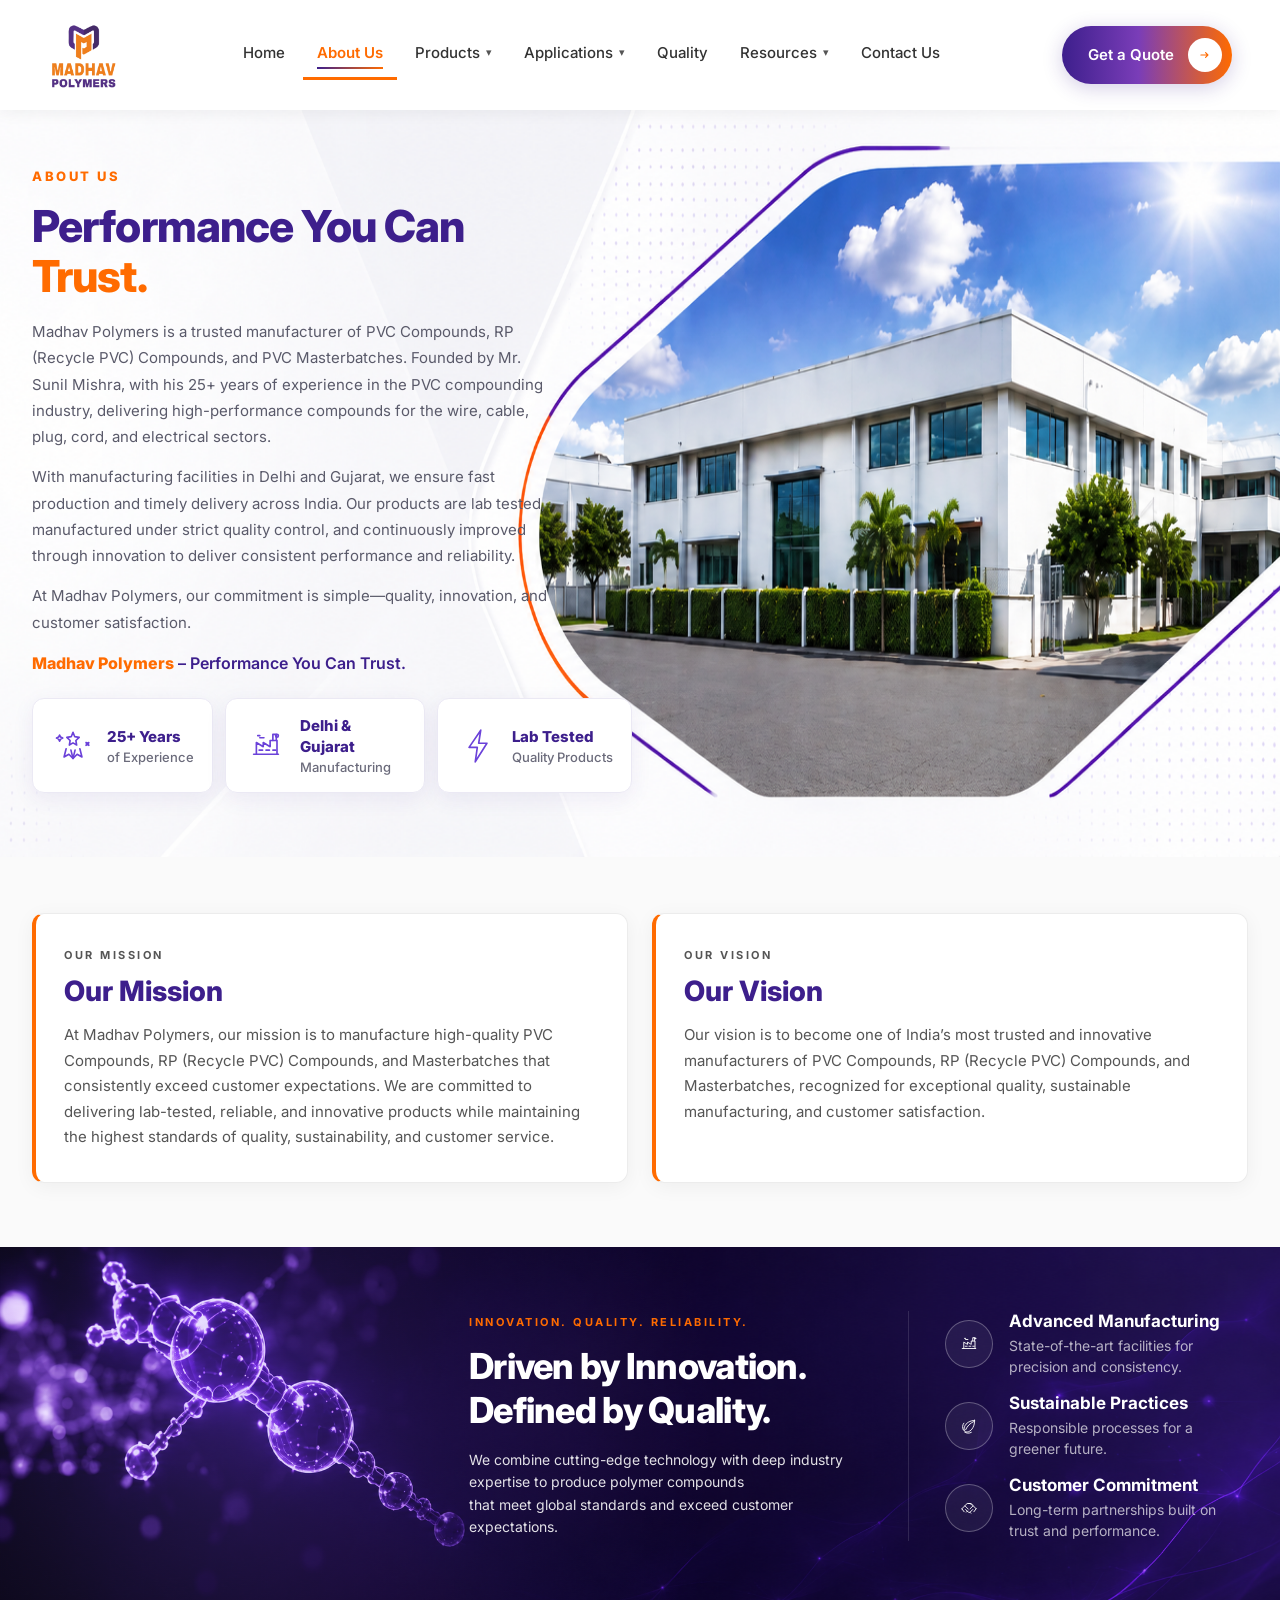
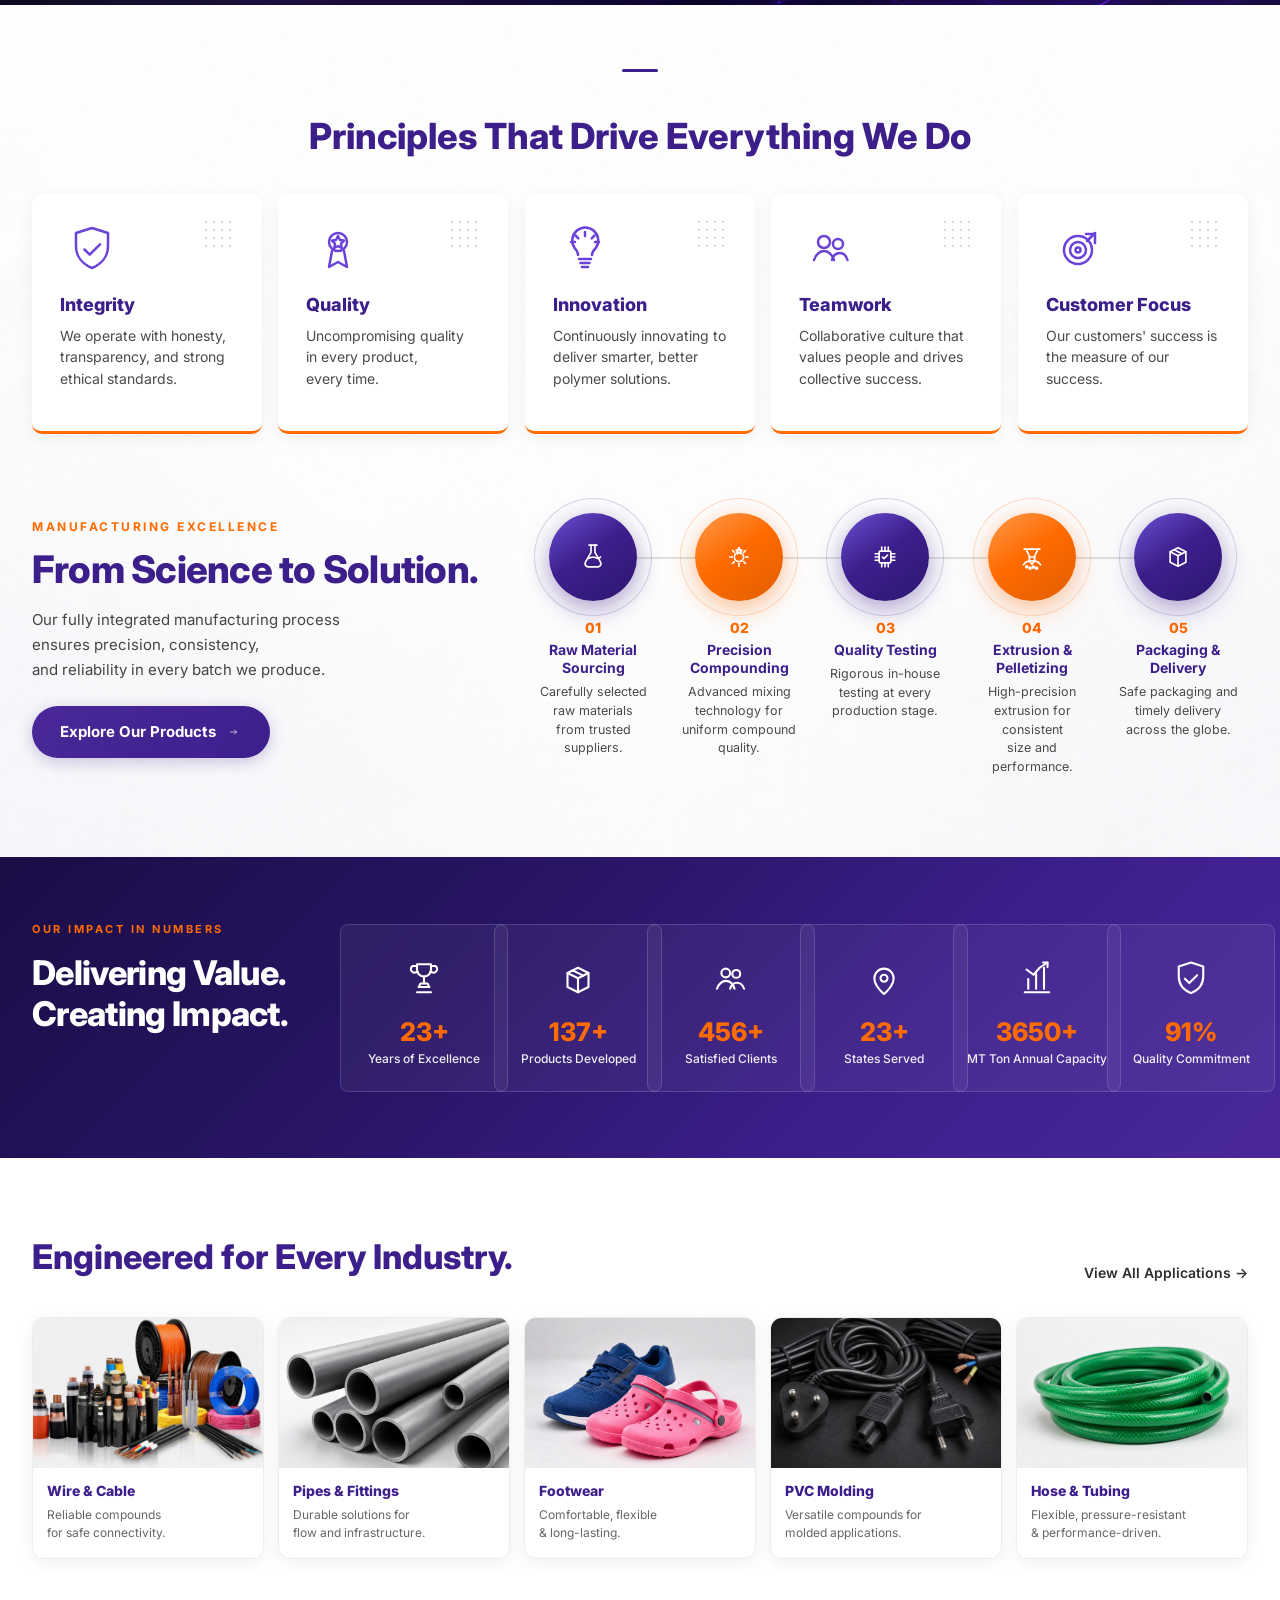
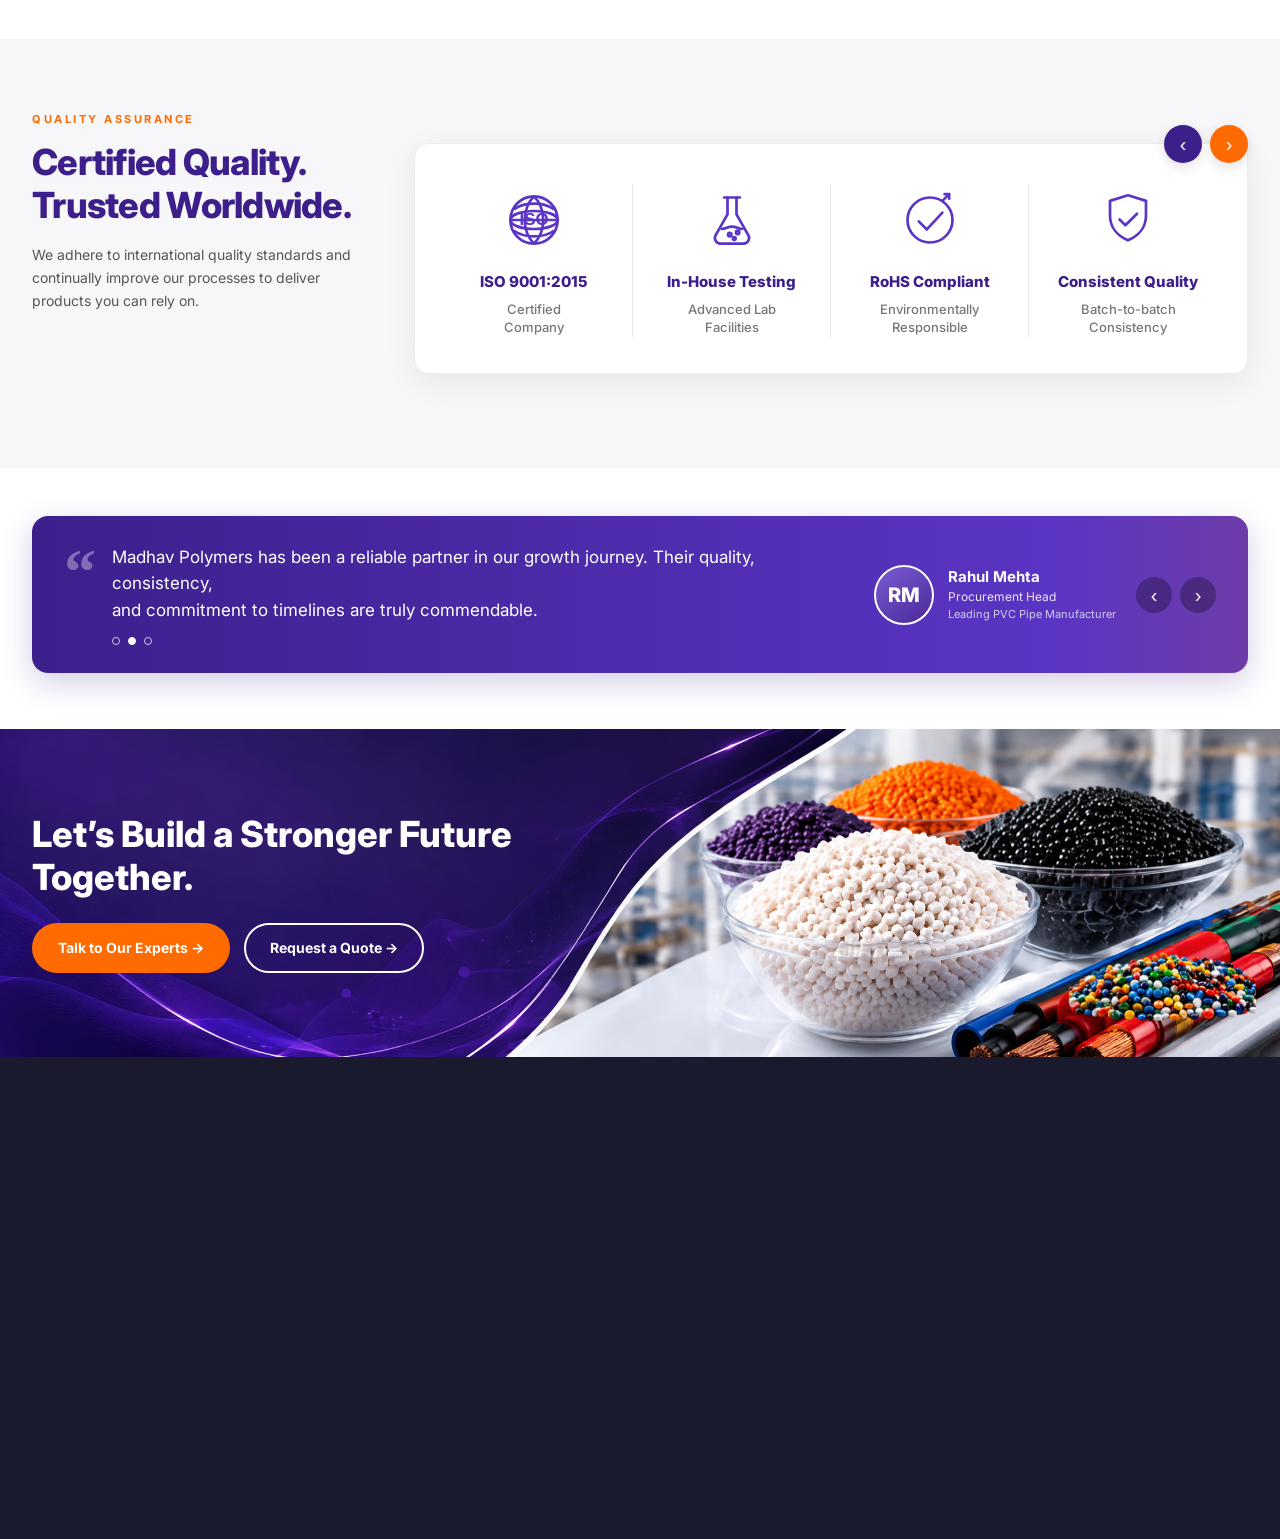
==== commit ef8d1859: "Initial commit: Madhav Polymers website" ====
--- a/about-us.html
+++ b/about-us.html
@@ -204,7 +204,7 @@
           <span class="au-manufacturing-desc-line">Our fully integrated manufacturing process ensures precision, consistency,</span>
           <span class="au-manufacturing-desc-line">and reliability in every batch we produce.</span>
         </p>
-        <a href="index.html#products" class="au-btn-purple">
+        <a href="products.html" class="au-btn-purple">
           Explore Our Products
           <img src="madhav_polymers_icons_svg_pack/button_arrow.svg" alt="" width="16" height="16" />
         </a>
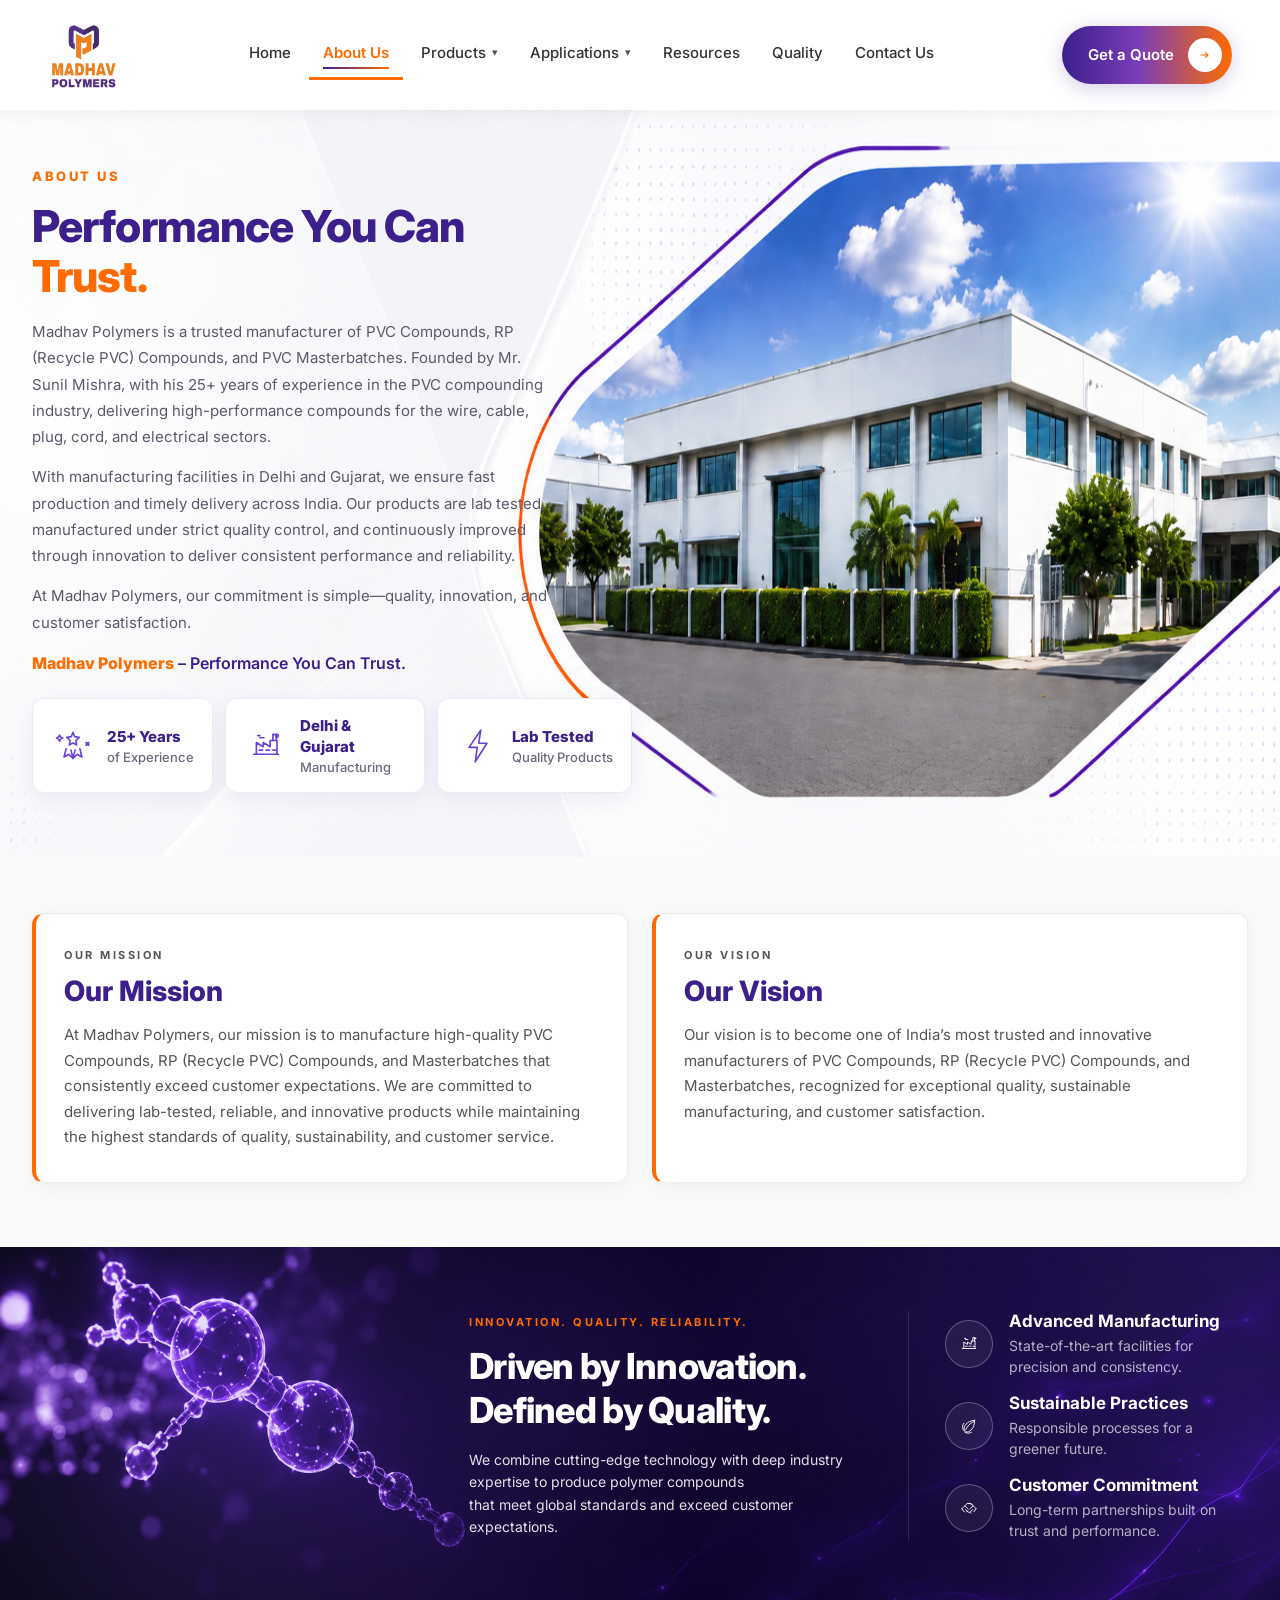
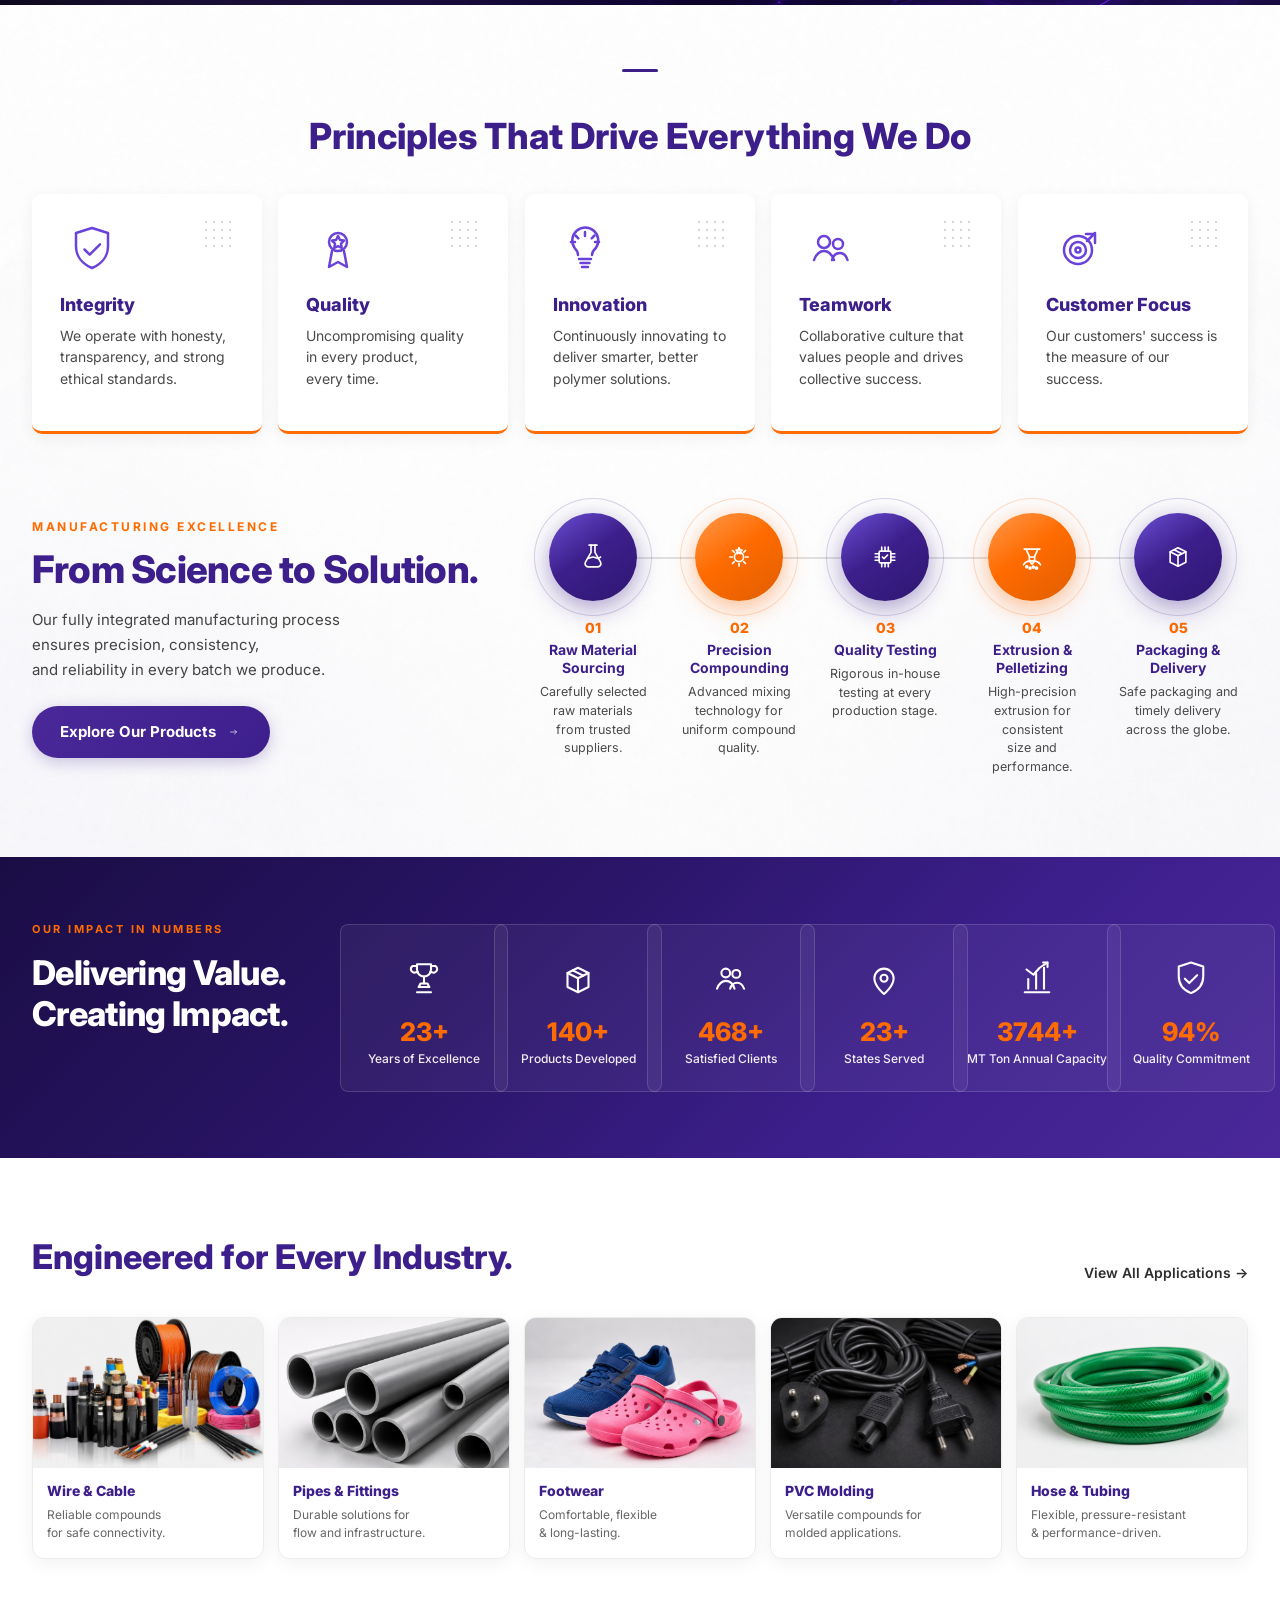
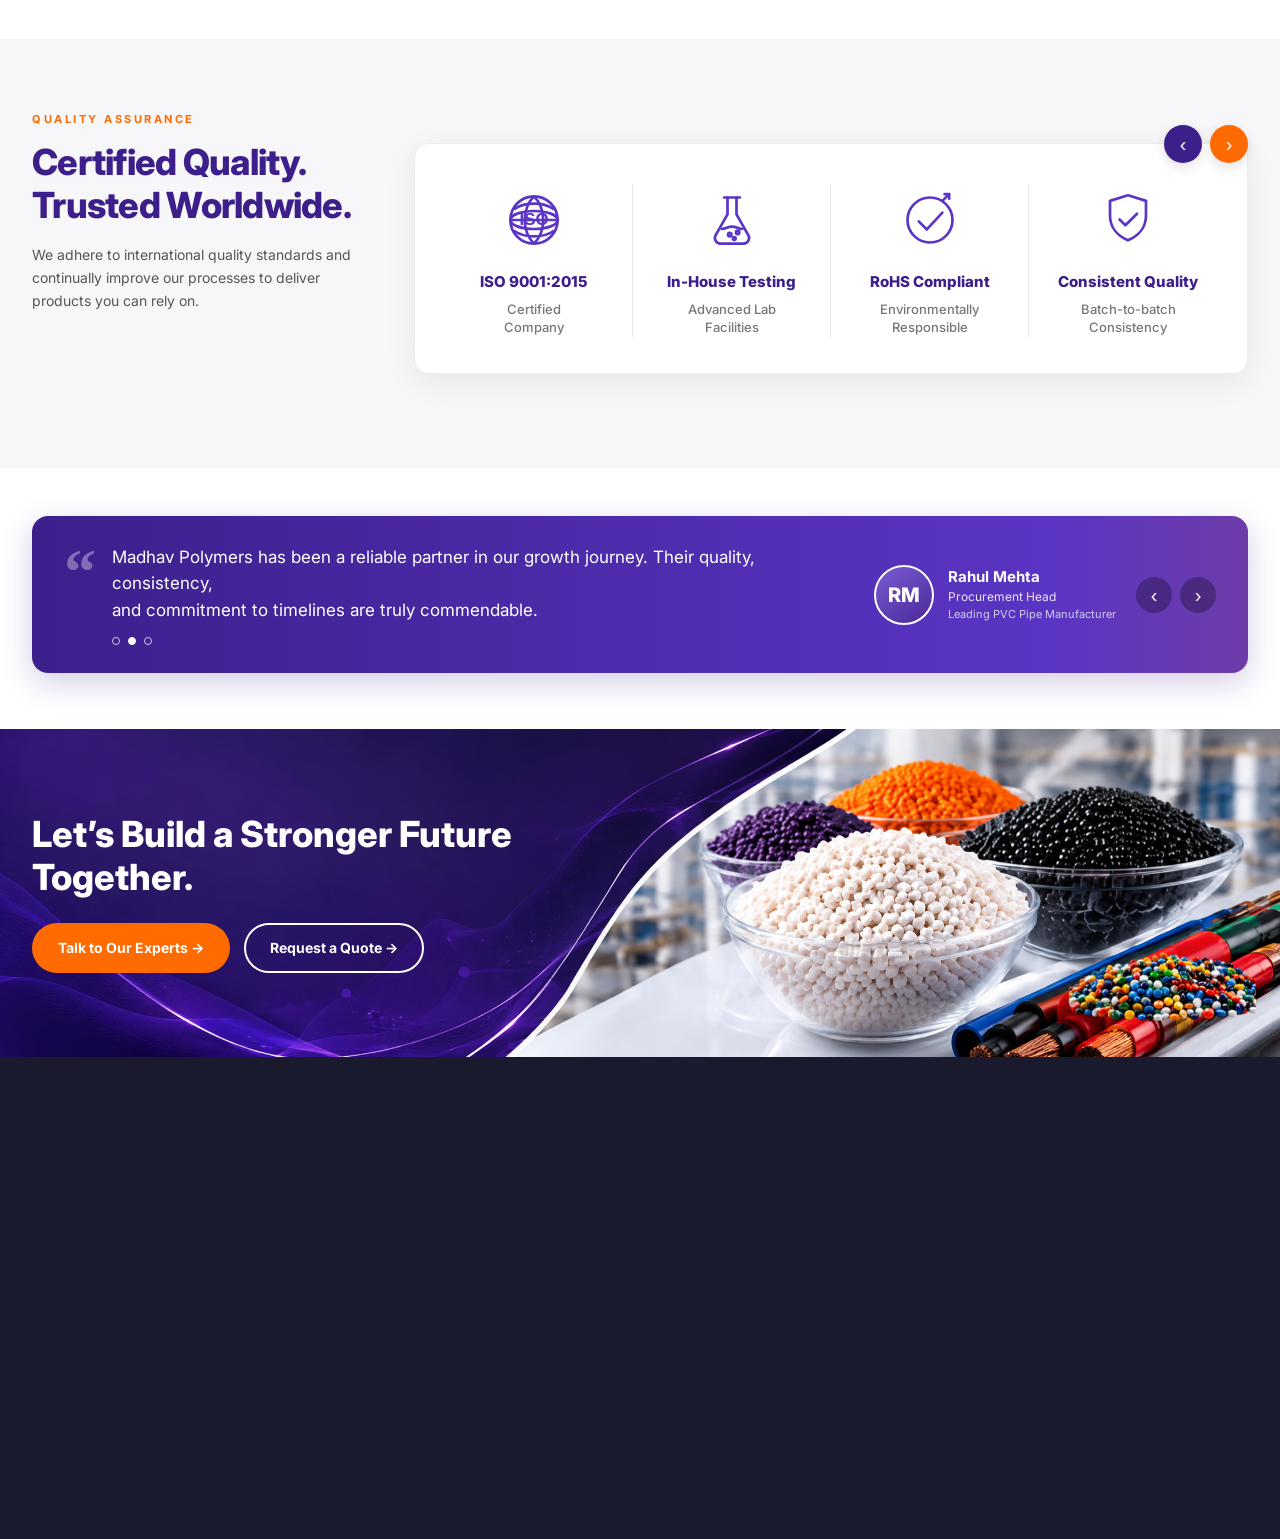
==== commit 382c4c7b: "Add Applications and Resources pages with assets, animations, and navigation updates. Includes new p" ====
--- a/about-us.html
+++ b/about-us.html
@@ -342,7 +342,7 @@
   <section class="au-industries">
     <div class="au-industries-head">
       <h2>Engineered for Every Industry.</h2>
-      <a href="index.html#applications" class="view-all">View All Applications &#8594;</a>
+      <a href="applications.html" class="view-all">View All Applications &#8594;</a>
     </div>
     <div class="au-industries-grid">
       <article class="au-industry-card">
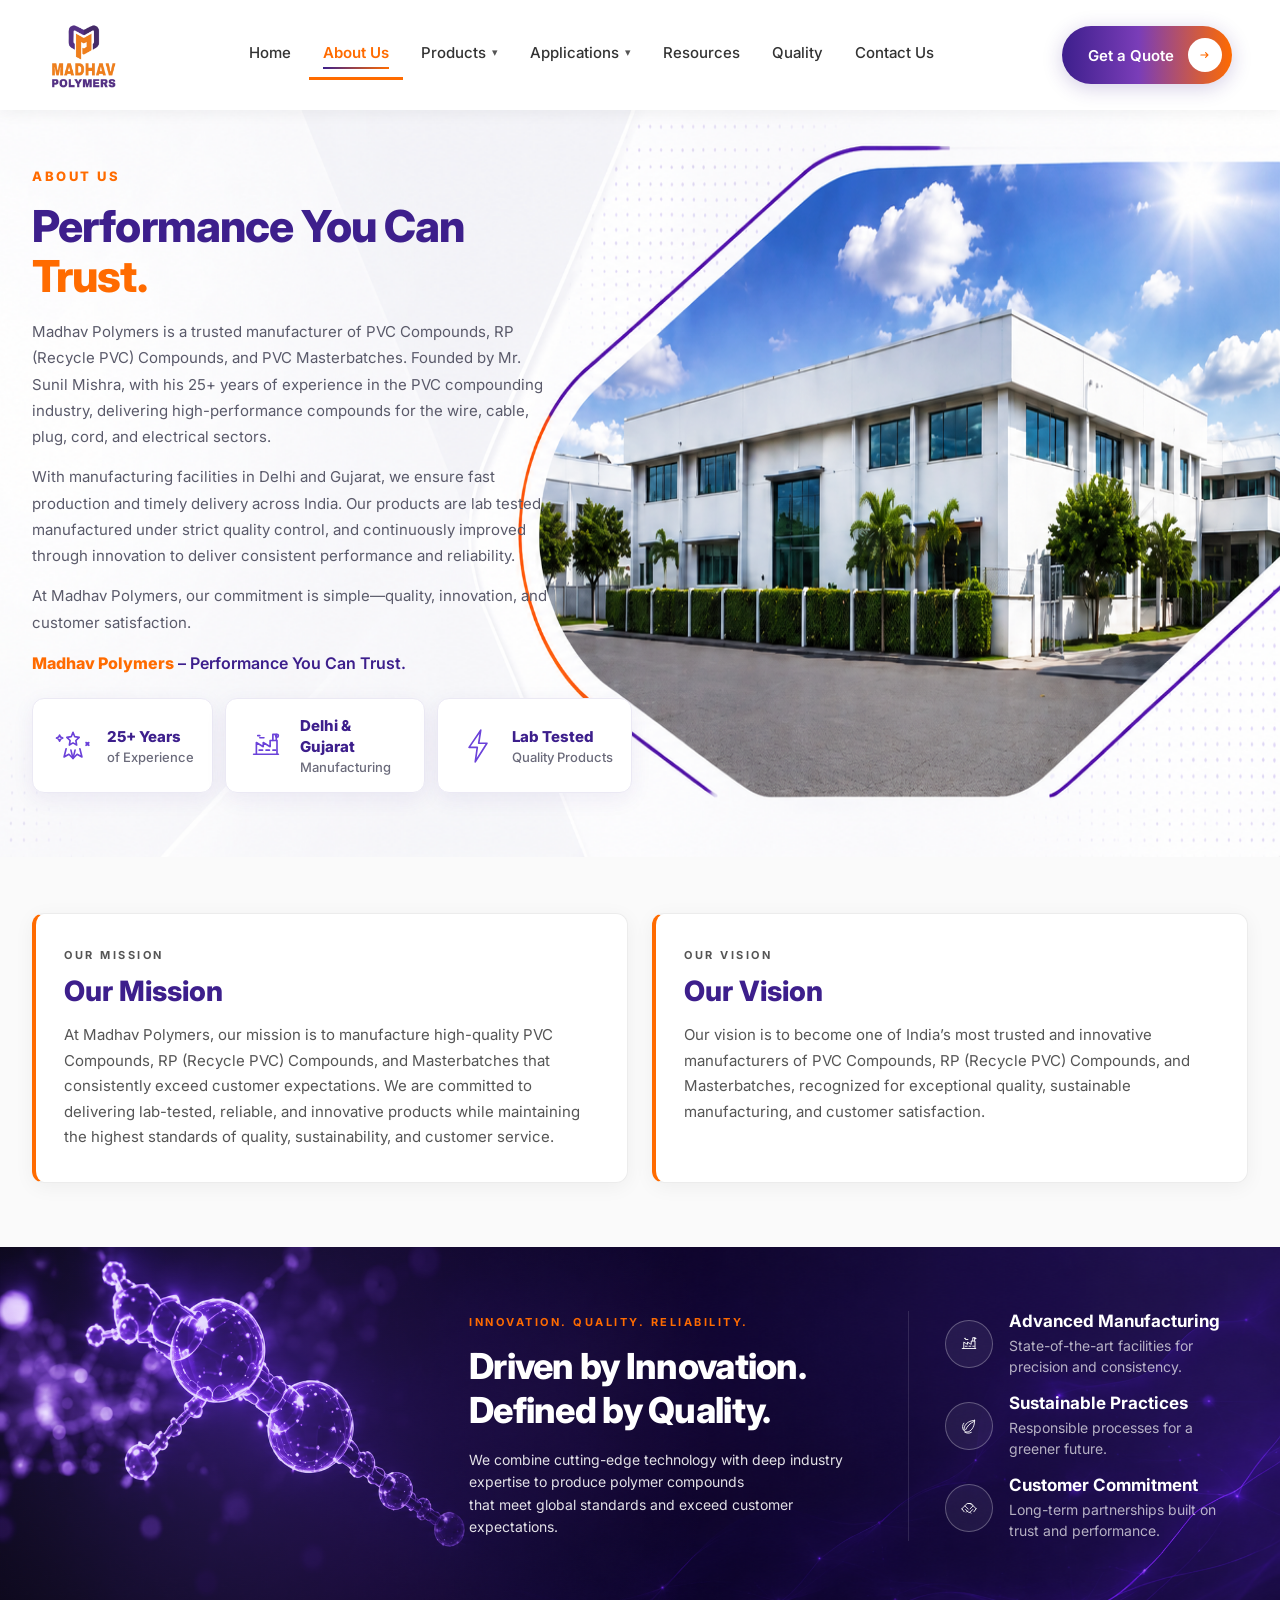
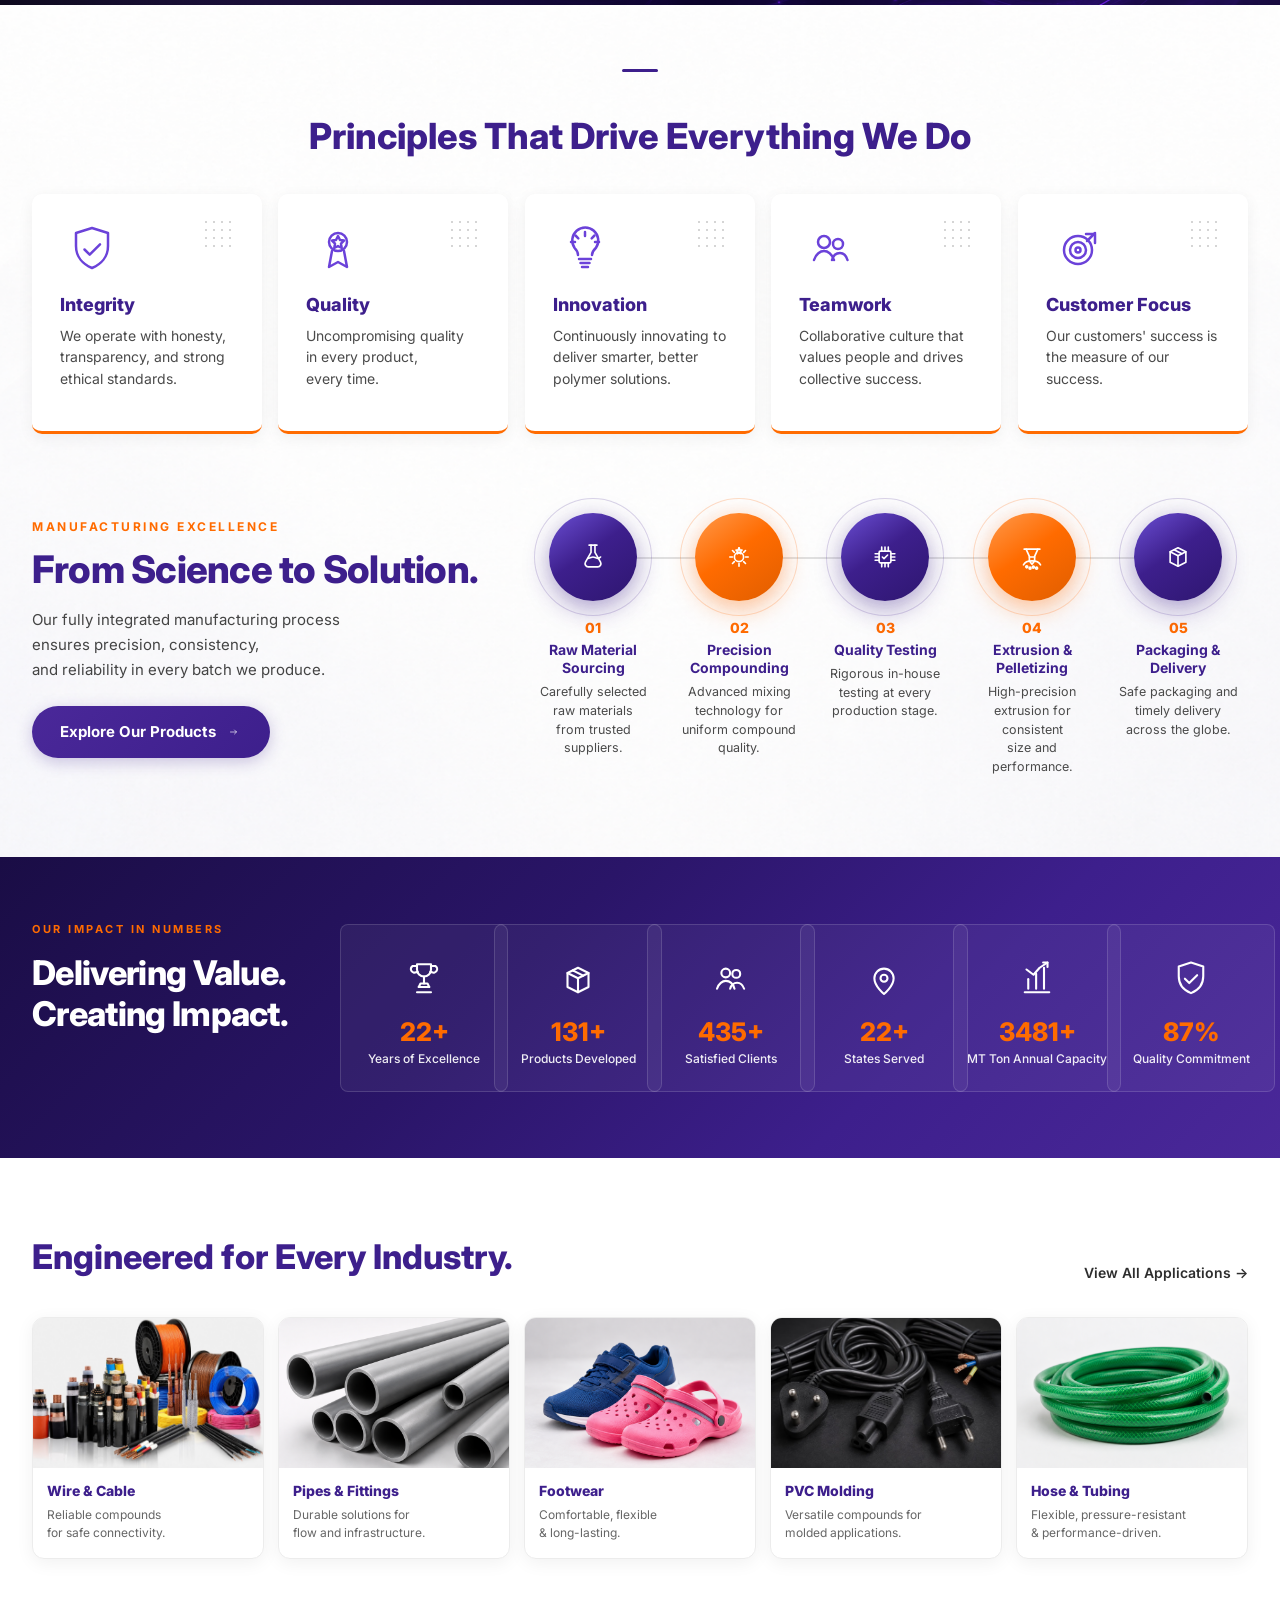
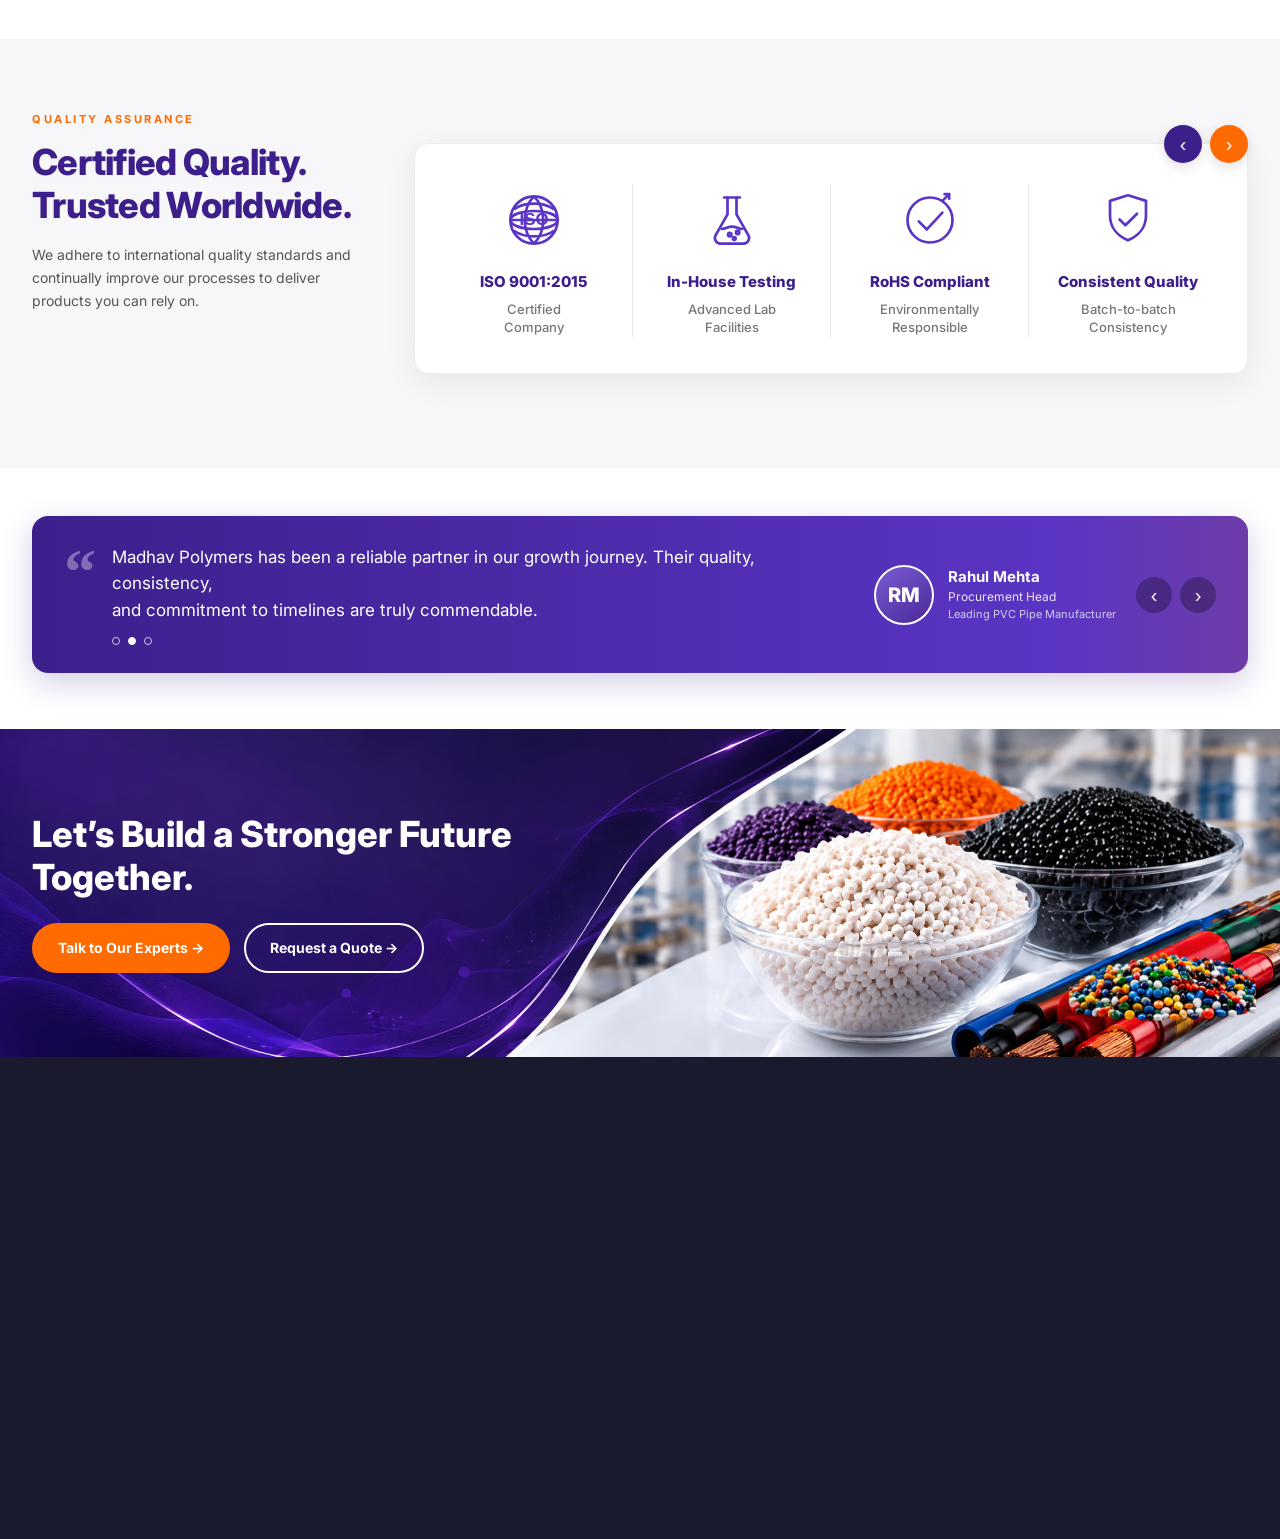
==== commit 368b194e: "Add Contact Us, Application Details, quote mail, and UI updates across the site. Co-authored-by: Cur" ====
--- a/about-us.html
+++ b/about-us.html
@@ -503,8 +503,8 @@
       <div class="au-cta-left">
         <h2>Let&rsquo;s Build a Stronger Future Together.</h2>
         <div class="au-cta-btns">
-          <a href="index.html#contact" class="au-btn-orange">Talk to Our Experts &#8594;</a>
-          <a href="index.html#contact" class="au-btn-outline-white">Request a Quote &#8594;</a>
+          <a href="contact-us.html" class="au-btn-orange">Talk to Our Experts &#8594;</a>
+          <a href="contact-us.html" class="au-btn-outline-white">Request a Quote &#8594;</a>
         </div>
       </div>
       <div class="au-cta-right">
@@ -518,6 +518,7 @@
   <script src="layout.js"></script>
   <script src="animations.js"></script>
   <script src="about-us-animations.js"></script>
+  <script src="form-mail.js"></script>
   <script src="script.js"></script>
 </body>
 </html>
--- a/style.css
+++ b/style.css
@@ -169,10 +169,13 @@
   color: var(--white);
   padding: 12px 10px 12px 26px;
   border-radius: 50px;
+  border: none;
+  font-family: var(--font);
   font-size: 15px;
   font-weight: 600;
   white-space: nowrap;
   flex-shrink: 0;
+  cursor: pointer;
   transition: transform 0.2s, box-shadow 0.2s, filter 0.2s;
   box-shadow: 0 4px 20px rgba(61, 31, 140, 0.22);
 }
@@ -1383,7 +1386,13 @@
   .nav-menu.open .dropdown { position: static; box-shadow: none; border: none; padding-left: 16px; display: none; }
   .has-dropdown.open .dropdown { display: block; }
   .hamburger { display: flex; }
-  .btn-quote { display: none; }
+  .btn-quote {
+    display: inline-flex;
+    padding: 10px 8px 10px 16px;
+    font-size: 13px;
+    gap: 10px;
+  }
+  .btn-quote-icon { width: 28px; height: 28px; }
   .logo-img { height: 58px; max-width: 200px; }
   .hero-title { font-size: 32px; }
   .hero-desc { font-size: 16px; }
@@ -1445,6 +1454,277 @@
 }
 
 /* ============================================
+   GET A QUOTE — POPUP MODAL
+   ============================================ */
+.quote-modal {
+  position: fixed;
+  inset: 0;
+  z-index: 10000;
+  display: flex;
+  align-items: center;
+  justify-content: center;
+  padding: 20px;
+  opacity: 0;
+  visibility: hidden;
+  pointer-events: none;
+  transition: opacity 0.25s ease, visibility 0.25s ease;
+}
+
+.quote-modal.is-open {
+  opacity: 1;
+  visibility: visible;
+  pointer-events: auto;
+}
+
+.quote-modal[hidden] {
+  display: none !important;
+}
+
+.quote-modal.is-open[hidden] {
+  display: flex !important;
+}
+
+.quote-modal-backdrop {
+  position: absolute;
+  inset: 0;
+  background: rgba(12, 6, 36, 0.62);
+  backdrop-filter: blur(6px);
+  -webkit-backdrop-filter: blur(6px);
+}
+
+.quote-modal-dialog {
+  position: relative;
+  z-index: 1;
+  width: min(100%, 640px);
+  max-height: min(92vh, 820px);
+  overflow-y: auto;
+  background: #fff;
+  border-radius: 20px;
+  padding: 28px 28px 24px;
+  box-shadow: 0 28px 80px rgba(10, 4, 40, 0.35);
+  transform: translateY(18px) scale(0.98);
+  transition: transform 0.28s ease;
+}
+
+.quote-modal.is-open .quote-modal-dialog {
+  transform: translateY(0) scale(1);
+}
+
+.quote-modal-close {
+  position: absolute;
+  top: 14px;
+  right: 14px;
+  width: 38px;
+  height: 38px;
+  border-radius: 50%;
+  border: 1px solid #e8eaf2;
+  background: #f8f7fc;
+  color: #3D1F8C;
+  display: flex;
+  align-items: center;
+  justify-content: center;
+  cursor: pointer;
+  transition: background 0.2s, color 0.2s;
+}
+
+.quote-modal-close:hover {
+  background: #3D1F8C;
+  color: #fff;
+  border-color: #3D1F8C;
+}
+
+.quote-modal-head {
+  padding-right: 40px;
+  margin-bottom: 22px;
+}
+
+.quote-modal-pill {
+  display: inline-block;
+  background: rgba(123, 92, 232, 0.12);
+  border: 1px solid rgba(123, 92, 232, 0.25);
+  color: #5a35c4;
+  padding: 4px 12px;
+  border-radius: 30px;
+  font-size: 10.5px;
+  font-weight: 800;
+  letter-spacing: 1.4px;
+  text-transform: uppercase;
+  margin-bottom: 10px;
+}
+
+.quote-modal-head h2 {
+  font-size: clamp(24px, 3vw, 30px);
+  font-weight: 800;
+  color: #1a1247;
+  margin-bottom: 8px;
+  letter-spacing: -0.02em;
+}
+
+.quote-modal-head p {
+  font-size: 14.5px;
+  color: #5a5a6a;
+  line-height: 1.55;
+}
+
+.quote-form {
+  display: flex;
+  flex-direction: column;
+  gap: 14px;
+}
+
+.quote-form-row {
+  display: grid;
+  grid-template-columns: 1fr 1fr;
+  gap: 14px;
+}
+
+.quote-field {
+  display: flex;
+  flex-direction: column;
+  gap: 6px;
+  min-width: 0;
+}
+
+.quote-field--full {
+  width: 100%;
+}
+
+.quote-label {
+  font-size: 12.5px;
+  font-weight: 700;
+  color: #1a1247;
+}
+
+.quote-label em {
+  color: #FF6B00;
+  font-style: normal;
+}
+
+.quote-field input,
+.quote-field select,
+.quote-field textarea {
+  width: 100%;
+  border: 1px solid #e2e5ef;
+  border-radius: 12px;
+  background: #fafbfe;
+  font-family: var(--font);
+  font-size: 14px;
+  color: #1a1247;
+  outline: none;
+  transition: border-color 0.2s, box-shadow 0.2s, background 0.2s;
+}
+
+.quote-field input,
+.quote-field select {
+  height: 46px;
+  padding: 0 14px;
+}
+
+.quote-field select {
+  appearance: none;
+  background-image: url("data:image/svg+xml,%3Csvg xmlns='http://www.w3.org/2000/svg' width='12' height='8' viewBox='0 0 12 8'%3E%3Cpath d='M1 1l5 5 5-5' stroke='%239ca3af' stroke-width='1.8' fill='none' stroke-linecap='round'/%3E%3C/svg%3E");
+  background-repeat: no-repeat;
+  background-position: right 14px center;
+  cursor: pointer;
+}
+
+.quote-field textarea {
+  padding: 12px 14px;
+  resize: vertical;
+  min-height: 108px;
+  line-height: 1.55;
+}
+
+.quote-field input:focus,
+.quote-field select:focus,
+.quote-field textarea:focus {
+  border-color: #7B5CE8;
+  background: #fff;
+  box-shadow: 0 0 0 3px rgba(123, 92, 232, 0.15);
+}
+
+.quote-field.is-invalid input,
+.quote-field.is-invalid select,
+.quote-field.is-invalid textarea {
+  border-color: #ef4444;
+}
+
+.quote-submit-btn {
+  display: inline-flex;
+  align-items: center;
+  justify-content: center;
+  gap: 10px;
+  width: 100%;
+  height: 50px;
+  margin-top: 4px;
+  border: none;
+  border-radius: 12px;
+  background: linear-gradient(135deg, #3D1F8C 0%, #5a35c4 55%, #FF6B00 160%);
+  color: #fff;
+  font-family: var(--font);
+  font-size: 15px;
+  font-weight: 700;
+  cursor: pointer;
+  transition: transform 0.2s, box-shadow 0.2s;
+}
+
+.quote-submit-btn:hover {
+  transform: translateY(-1px);
+  box-shadow: 0 12px 28px rgba(61, 31, 140, 0.28);
+}
+
+.quote-submit-btn:disabled {
+  opacity: 0.75;
+  cursor: wait;
+  transform: none;
+}
+
+.quote-form-note {
+  text-align: center;
+  font-size: 12.5px;
+  color: #6b7280;
+  margin-top: -2px;
+}
+
+.quote-form-status {
+  text-align: center;
+  font-size: 13.5px;
+  font-weight: 600;
+  color: #15803d;
+}
+
+body.quote-modal-open {
+  overflow: hidden;
+}
+
+.quote-honeypot {
+  position: absolute !important;
+  left: -9999px !important;
+  width: 1px !important;
+  height: 1px !important;
+  opacity: 0 !important;
+  pointer-events: none !important;
+}
+
+@media (max-width: 640px) {
+  .quote-modal {
+    padding: 12px;
+    align-items: flex-end;
+  }
+
+  .quote-modal-dialog {
+    width: 100%;
+    max-height: 90vh;
+    border-radius: 18px 18px 12px 12px;
+    padding: 22px 18px 18px;
+  }
+
+  .quote-form-row {
+    grid-template-columns: 1fr;
+  }
+}
+
+/* ============================================
    PERFORMANCE — skip off-screen paint work
    ============================================ */
 .products-section,
